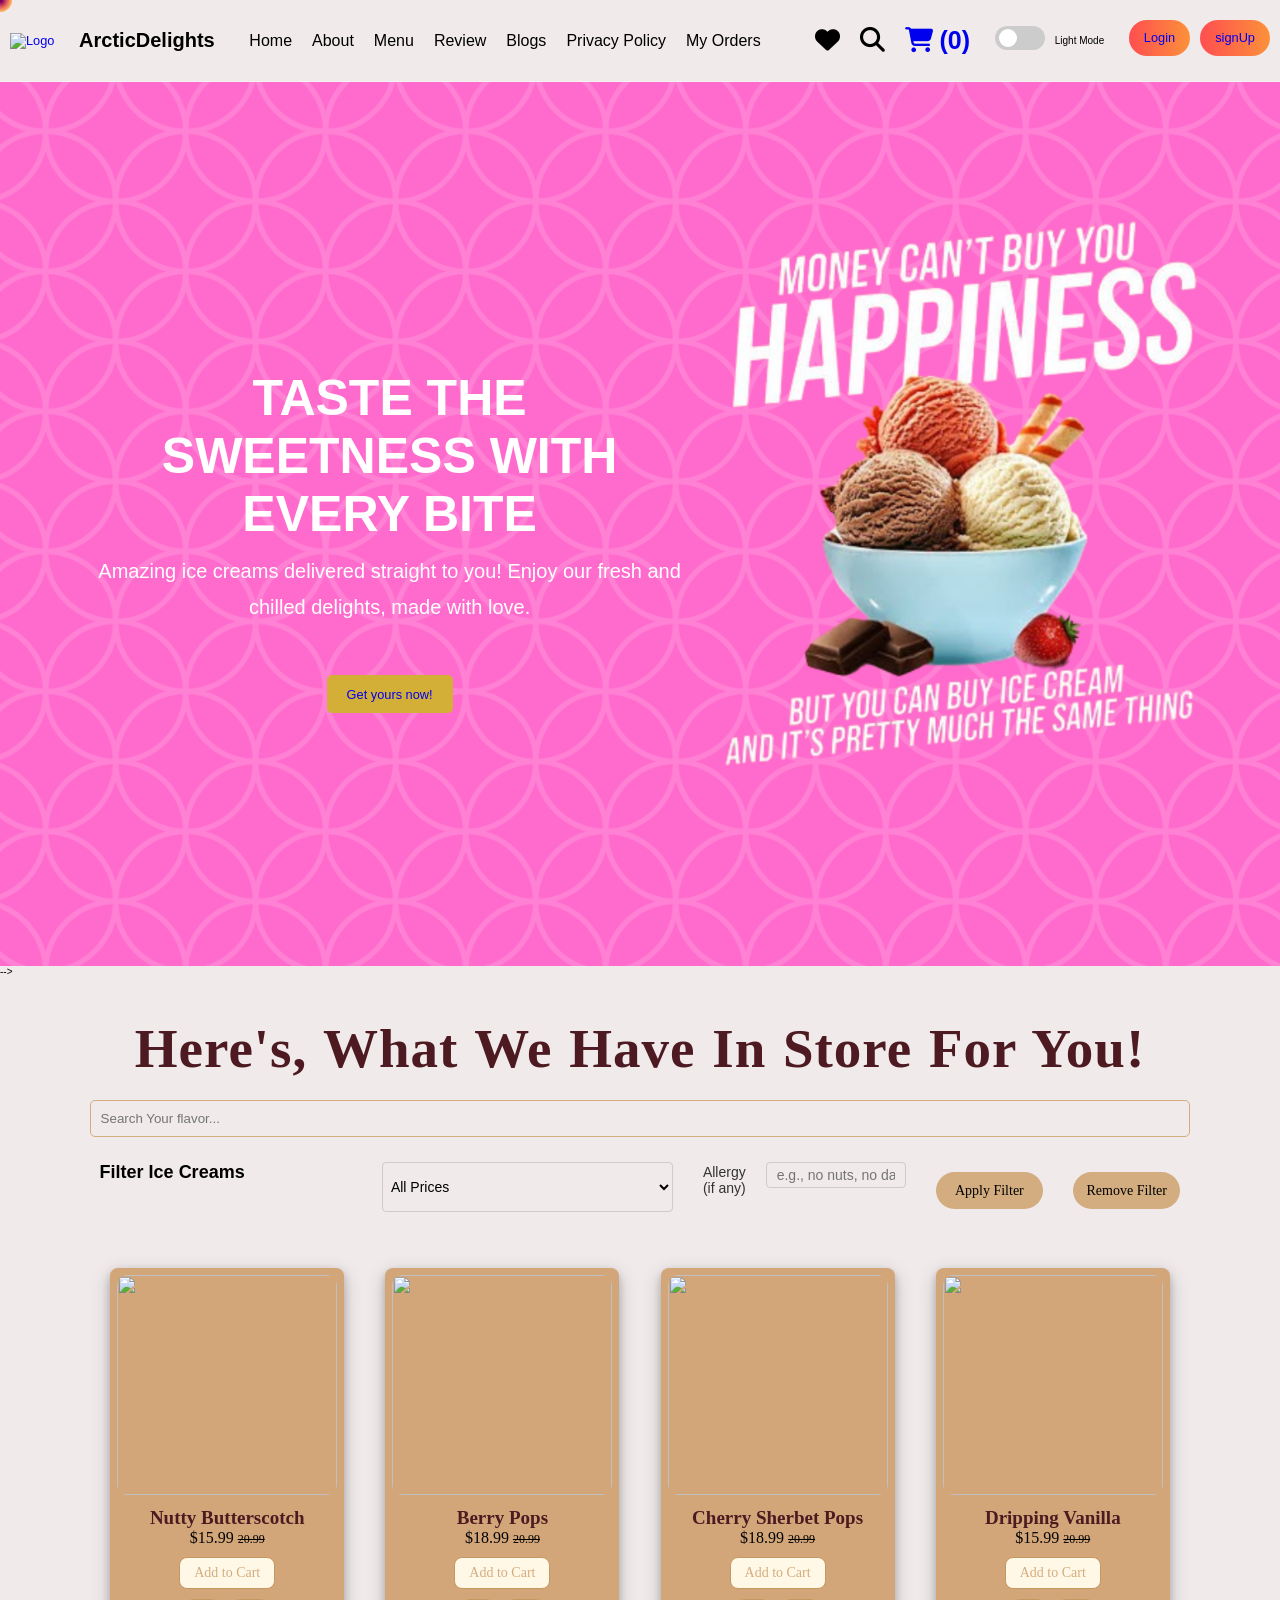
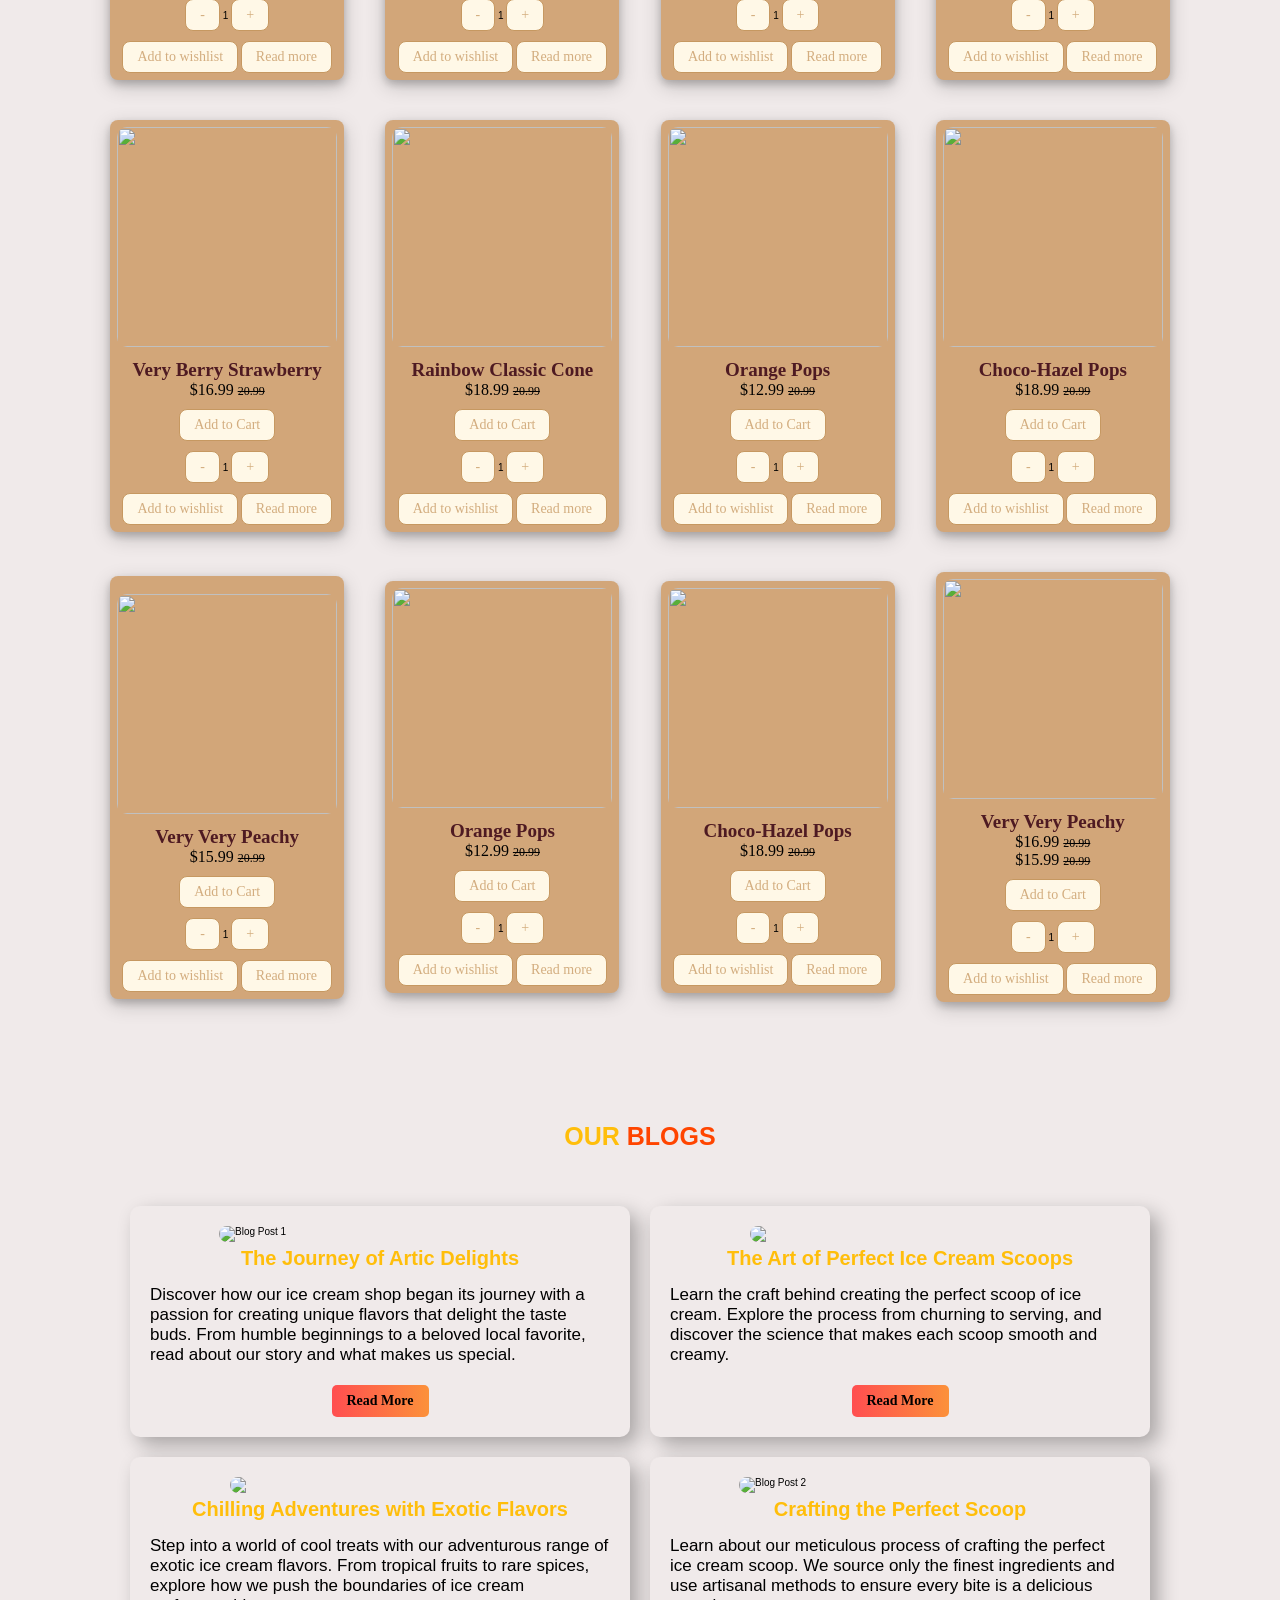
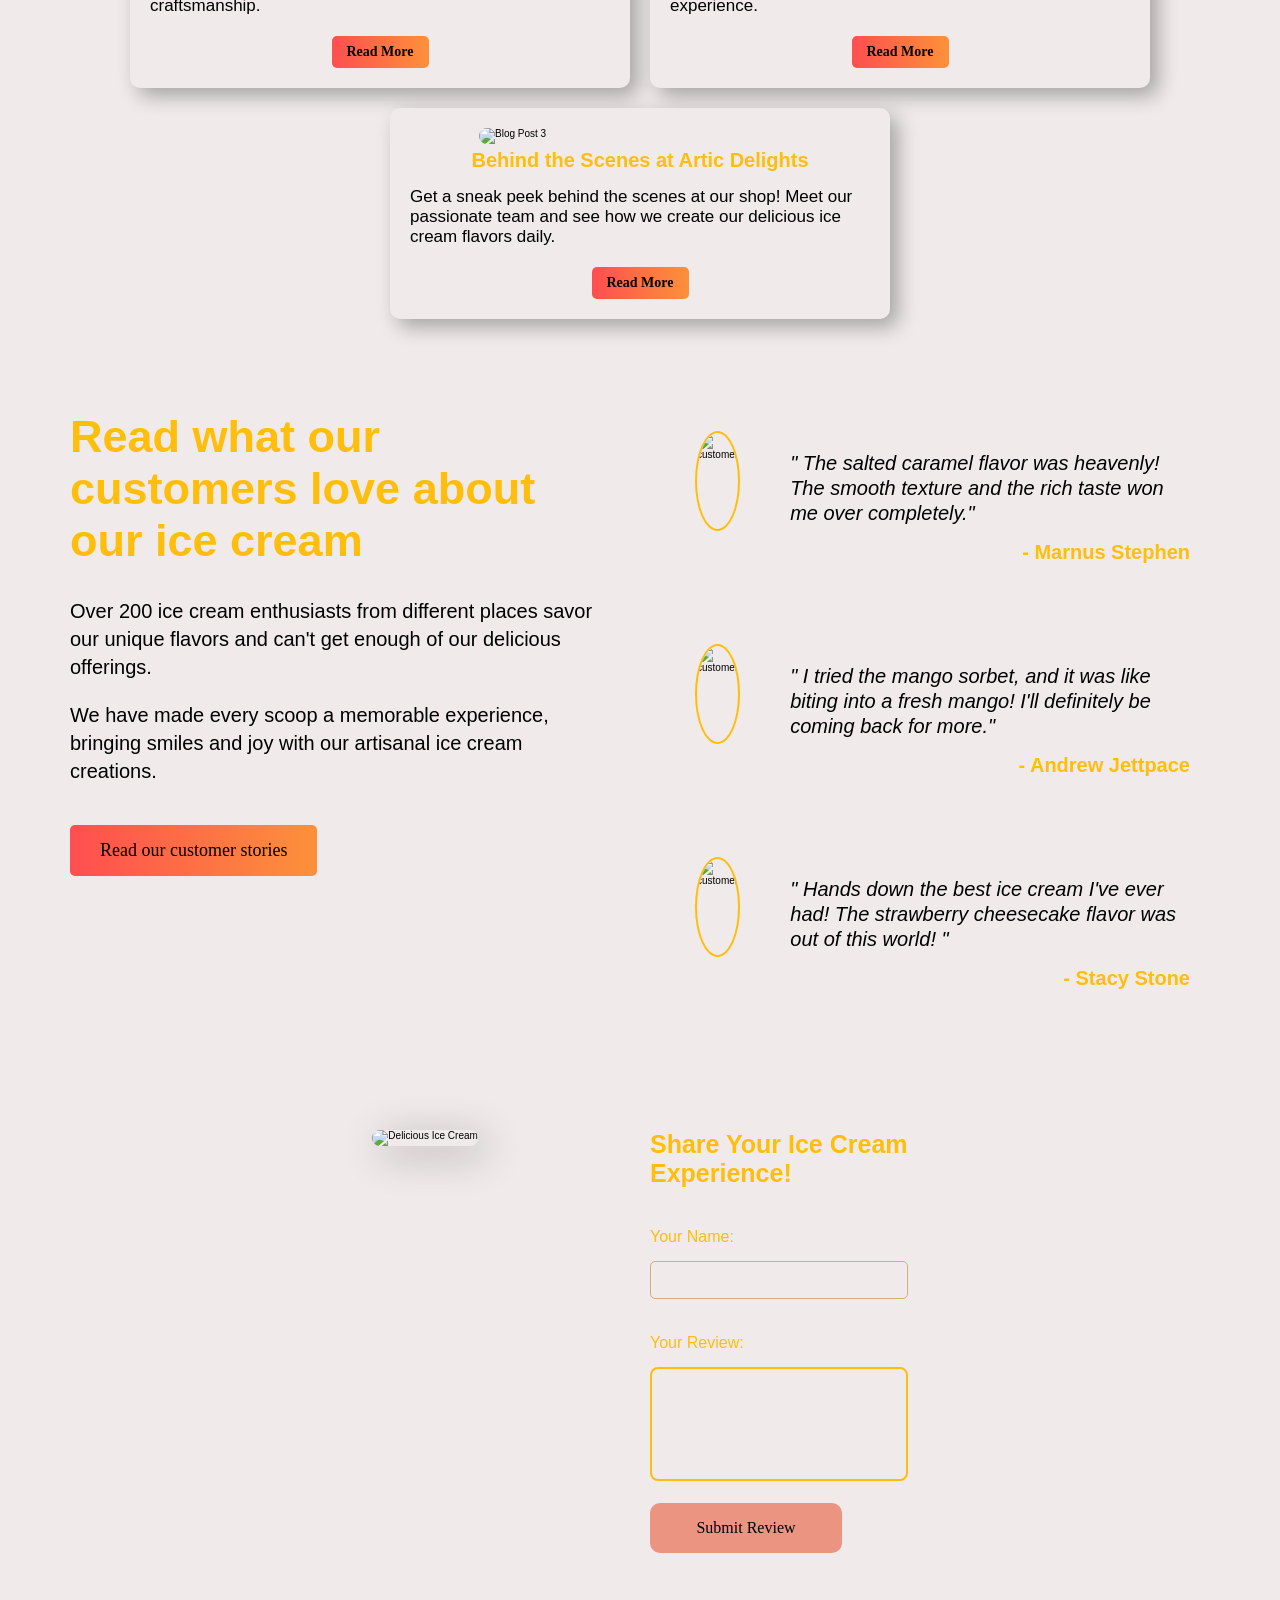
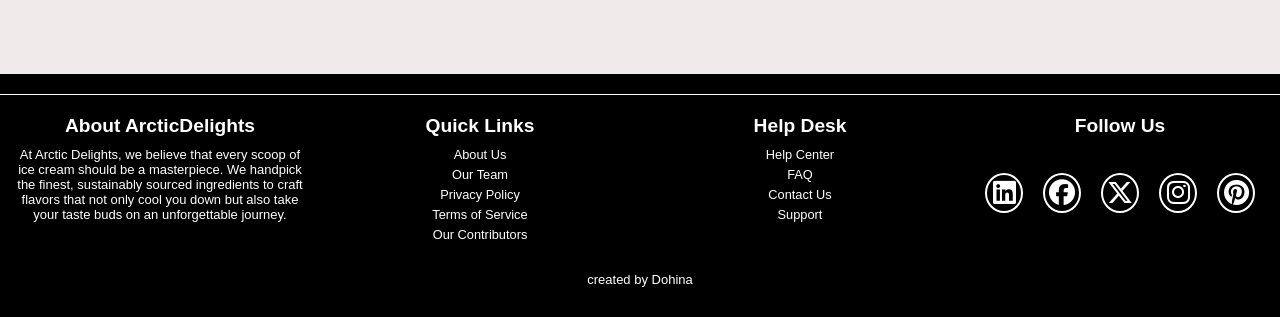
==== index.html @ 12c5a5a6 "refactor: reemplazar plantilla por estructura minimalista" ====
<!--Artic delights-->
<!DOCTYPE html>
<html lang="en">

<head>
    <meta charset="UTF-8">
    <meta http-equiv="X-UA-Compatible" content="IE-edge">
    <meta name="viewport" content="width=device-width, initial-scale=1.0">
    <title>ArcticDelights</title>
    <link rel="stylesheet" href="preloaderStyle.css">
    <link rel="icon" href="https://purepng.com/public/uploads/large/purepng.com-ice-creamice-creamcreamfrozensweet-1411527617895aiuhx.png" type="image/x-icon">
    <link rel="stylesheet" href="https://cdnjs.cloudflare.com/ajax/libs/font-awesome/6.5.2/css/all.min.css"> <!--Updated to latest version-->

    <!-- Custom CSS -->
    <link rel="stylesheet" href="style.css">
    <link href="https://unpkg.com/aos@2.3.1/dist/aos.css" rel="stylesheet">

    <script src="https://cdnjs.cloudflare.com/ajax/libs/gsap/3.12.2/gsap.min.js"></script>
    

    <style>
        .chatbot-container {
            position: fixed;
            bottom: 20px; /* Adjust the distance from the bottom */
            right: 20px; /* Adjust the distance from the right */
            z-index: 1000; /* Ensure it's above other elements */
        }

        .chatbot-button {
            background-color: #007bff; /* Button color */
            border: none;
            border-radius: 50%; /* Makes the button circular */
            padding: 10px;
            cursor: pointer;
            transition: transform 0.3s; /* Animation for hover */
            position: relative; /* Required for the tooltip */
        }

        .chatbot-button:hover {
            transform: scale(1.1); /* Scale up on hover */
        }

        .tooltip-text {
            display: none;
            position: absolute;
            bottom: 60px; /* Position the tooltip above the button */
            right: 0;
            background: rgba(0, 0, 0, 0.7);
            color: white;
            padding: 5px;
            border-radius: 5px;
            white-space: nowrap;
            z-index: 1001; /* Ensure tooltip is above other elements */
        }

        .chatbot-button:hover .tooltip-text {
            display: block; /* Show tooltip on hover */
        }
    </style>

    
    <style>
        /* Styling for the pop-up Discount */
    .popup {
      display: none;
      position: fixed;
      top: 0;
      left: 0;
      width: 100%;
      height: 100%;
      background-color: rgba(0, 0, 0, 0.5);
      justify-content: center;
      align-items: center;
      z-index: 1000;
    }

    .popup-content {
      display: flex;
      background-color: white;
      border-radius: 10px;
      width: 1000px;
      height: 400px;
      overflow: hidden;
      position: relative;
    }

    .popup-left img {
      width: 100%;
      height: 100%;
      object-fit: cover;
    }

    .popup-right {
      padding-left: 20px;
      padding-top: 30px;
      width: 35%;
      position: relative;
    }

    .close-btn {
      position: absolute;
      top: 10px;
      right: 10px;
      font-size: 30px;
      cursor: pointer;
    }

    h2 {
      font-size: 24px;
      margin-bottom: 10px;
    }
    h3{
      font-weight: 700;
    }

    p {
      margin-bottom: 30px;
      font-size: small;
    }

    input[type="name"] {
      width: 95%;
      padding: 10px;
      margin-bottom: 10px;
      border: 1px solid #ccc;
      border-radius: 5px;
      font-size: 14px;
      margin-bottom: 10px;
    }

    input[type="email"] {
      width: 95%;
      padding: 10px;
      margin-bottom: 10px;
      border: 1px solid #ccc;
      border-radius: 5px;
      font-size: 14px;
      margin-bottom: 10px;
    }
    input[type="password"] {
      width: 95%;
      padding: 10px;
      margin-bottom: 10px;
      border: 1px solid #ccc;
      border-radius: 5px;
      font-size: 14px;
      margin-bottom: 0px;
    }
    
 

    .signup-btn {
      width: 100%;
      padding: 8px;
      background-color: black;
      color: white;
      border: none;
      border-radius: 5px;
      cursor: pointer;
      font-size: 16px;
    }

    .signup-btn:hover {
      background-color: #00ff15;
    }

    .no-thanks {
      display: block;
      margin-top: 10px;
      text-align: center;
      color: #1173f3;
      text-decoration: none;
      font-size: small;
    }

    .terms {
      margin-top: 10px;
      font-size: 12px;
      text-align: center;
      color: #aaa;
    }

    .terms a {
      color: #888;
      text-decoration: underline;
    }

    /* Main content styling */
    .content {
      text-align: center;
      margin-top: 50px;
    }

    .pass-btn{
      width: 100%;
      padding: 10px;
      margin-bottom: 15px;
      background-color: var(--background-color);
      border: 1px solid var(--main-color);
      border-radius: 5px;
      color: #000000;
  
    }
    .sign-btn{
      width: 100%;
      background-color: #fb285d;
      border: none;
      color: white;
      font-size: 16px;
      height: 40px;
    }
    .plus-minus{
      background-color: #fff8e7;
      border: 0.5px solid #c69861;
      color: #d3ad7f;
      width: fit-content;
      transition: background-color 0.3s ease, color 0.3s ease,
      border-color 0.3s ease;
    }
  </style>
<style>
  /* Circle styles */
  .circle {
    height: 24px;
    width: 24px;
    border-radius: 24px;
    background-color: black;
    position: fixed;
    top: 0;
    left: 0;
    pointer-events: none;
    z-index: 99999999;
    /* Stays on top of all elements */
  }
</style>
<style>
  .social-icons a {
    text-decoration: none;
    color: #333; /* Default color for icons */
    font-size: 26px;
    transition: color 0.2s ease-in-out; /* Faster and sharper transition */
}

.social-icons a:hover .fa-linkedin {
    color: #0A66C2; /* Brighter LinkedIn blue */
}

.social-icons a:hover .fa-facebook {
    color: #1877F2; /* Brighter Facebook blue */
}

.social-icons a:hover .fa-x-twitter {
    color: #1DA1F2; /* Bright X (Twitter) blue */
}

.social-icons a:hover .fa-instagram {
    color: #E4405F; /* Brighter Instagram pink */
}

.social-icons a:hover .fa-pinterest {
    color: #E60023; /* Brighter Pinterest red */
}


</style>
</head>

<body>
   <!-- preloader -->
   <div id="preloader">
    <div class="wrapper">
        <div class="box-wrap">
            <div class="box one"></div>
            <div class="box two"></div>
            <div class="box three"></div>
            <div class="box four"></div>
            <div class="box five"></div>
            <div class="box six"></div>
        </div>
    </div>
</div>

<!-- Circles -->
<div class="circle"></div>
<div class="circle"></div>
<div class="circle"></div>
<div class="circle"></div>
<div class="circle"></div>
<div class="circle"></div>
<div class="circle"></div>
<div class="circle"></div>
<div class="circle"></div>
<div class="circle"></div>
<div class="circle"></div>
<div class="circle"></div>
<div class="circle"></div>
<div class="circle"></div>
<div class="circle"></div>
<div class="circle"></div>
<div class="circle"></div>
<div class="circle"></div>
<div class="circle"></div>
<div class="circle"></div>


    <button id="backToTop" style="font-size: 30px; font-weight: bold;">&#8673;</button>

    <!-- Header Starts Here -->
    <header class="header">

        <a href="#" class="logo">
            <img src="https://purepng.com/public/uploads/large/purepng.com-ice-creamice-creamcreamfrozensweet-1411527617895aiuhx.png"
                alt="Logo">
        </a>
        <!-- Toggle Button (Hamburger) -->
<div class="menu-btn" id="menu-btn">
  <span class="fas fa-bars"></span>
</div>
        <h1 class="site-title">ArcticDelights</h1> 


<nav class="navbar">


<a href="#home">Home</a>
<a href="about_us_page.html">About</a>
<a href="#menu">Menu</a>
<a href="#review-section">Review</a>
<a href="blog.html">Blogs</a>
<a href="privacy.html">Privacy Policy</a>
<a href="#" id="my-order-btn">My Orders</a>
</nav>



        <div class="icons">
            <div class = "fas fa-heart" id = "wishlist-btn"></div>
            <div class="fas fa-search" id="search-btn"></div>
            <a href="/cart.html">

            
            <div class="fas fa-shopping-cart" id="cart-btn">
              
              <span id="cart-count">(0)</span></div>
            </a>
        </div>
        <div class="theme-switch-wrapper">
            <label class="theme-switch" for="checkbox">
                <input type="checkbox" id="checkbox">
                <div class="slider"></div>
            </label>
            <span id="mode-label">Light Mode</span>
        </div>
        <div class="search-form">
            <input type="search" id="search-box" placeholder="Search...">
            <label for="search-box" class="fas fa-search"></label>
        </div>
        <div class="wishlist-container">
            <ul id="wishlistItems"></ul>
            <button class="clear-from-wishlist-btn" onclick="clearWishlist()">Clear Wishlist</button>
        </div>
        <!-- <div class="cart-items-container">
            <div class="cart">
                <ul id="cartItems">
                Cart items will be displayed here 
                </ul>
                <h3>
                    <div id="total">Total:$0.00
                    </div>
                </h3>
            </div>
        </div> -->
        <div class="my-order-container">
            <h2>My Order</h2>
            <div id="order-details">
                <!-- Order details will be displayed here -->
            </div>
            <div class="order-actions">
                <button onclick="trackOrder()">Track Order</button>
                <button onclick="editOrder()">Edit Order</button>
            </div>
            
        </div>
        <div class="icons login-signup-collection">

<!-- 
            <button style="max-height: 40px;" id="login-btn" class="auth-btn">Login</button>
            <p style="padding-right: 10px;">        </p>
            <button style="max-height: 40px;" id="signup-btn" class="auth-btn">SignUp</button> -->

             <button  style="max-height: 40px;" id="login-btn" class="auth-btn"><a href="./login/login.html">Login</a></button>
             <button style="max-height: 40px;" id="login-btn" class="auth-btn"><a href="./signup/signup.html">signUp</a></button>

        </div>

    </header>
    <!-- Header Ends Here -->
     <!-- preloader styling js -->
    <script src="preloader.js"></script>

    <!-- Home Section Starts Here -->
    <br><br><br><br><br><br><section class="home" id="home"  data-aos="fade-up"
    data-aos-anchor-placement="top-bottom">
        <div class="content">
            <h3>Taste the sweetness with every bite</h3>
            <p>Amazing ice creams delivered straight to you! Enjoy our fresh and chilled delights, made with love.</p>
            <button class="animated-button"><a href="#menu"><span>Get yours now!</span></a></button>
        </div>
    </section>
    <!-- Home Section Ends Here -->

    <!-- Pop-up for Discount and Sign up Starts here -->
      <div id="popup" class="popup">
        <div class="popup-content">
          <div class="popup-left">
            <img src="OFFER1.png" alt="Discount Image">
          </div>
          <div class="popup-right">
            <span class="close-btn">&times;</span>
            <h2>Scoop Up the Savings!</h2>
            <p>Get 20% off on your first order when you Sign up.</p>
            <form id="emailForm">
              <input type="name" id="name" placeholder="Enter your Name">
              <input type="email" id="email" placeholder="Enter your Email" required>
              <input type="password" id="password" placeholder="Enter your Password" required>

              <button type="submit" class="signup-btn">SIGN UP</button>
          </form>
          <a href="#" class="no-thanks">No thanks</a>
          <p class="terms">By signing up, you agree to our <a href="#">Terms of Service</a> and <a href="#">Privacy Policy</a>.</p>
      </div>
  </div>
</div>

<script>
  // Handle form submission for the pop-up sign-up form
  document.getElementById('emailForm').addEventListener('submit', function(event) {
      event.preventDefault(); // Prevent default form submission
      
      // Perform any sign-up logic here, such as email validation or server requests
      
      // Redirect to profile.html after sign-up
      window.location.href = 'profile.html'; // Redirect user to the profile page
  });
</script>

    <!--  Pop-up for Discount and Sign up Ends here  -->
    
    <!-- Toast notification container -->
    <div id="toast" class="toast-notification"></div>

    <!-- Script for pop up discount Starts Here -->
    <script>
     // Get the toggle button, the navbar (menu), and all the navbar links
const toggleBtn = document.querySelector('#menu-btn');
const navbar = document.querySelector('.navbar');
const navbarLinks = document.querySelectorAll('.navbar a');

// Function to toggle the navbar
toggleBtn.addEventListener('click', () => {
    navbar.classList.toggle('active');
});

// Function to close the navbar when a link inside it is clicked
navbarLinks.forEach(link => {
    link.addEventListener('click', () => {
        navbar.classList.remove('active');
    });
});
// Function to close the navbar when clicking outside it
document.addEventListener('click', function (event) {
    if (!navbar.contains(event.target) && !toggleBtn.contains(event.target)) {
        navbar.classList.remove('active');
    }
});

    // Show the pop-up automatically when the page loads
    window.onload = function() {
      document.getElementById('popup').style.display = 'flex';
    };


    <!-- CSS for toast notification -->
    <style>
      .toast-notification {
        visibility: hidden;
        min-width: 250px;
        margin-left: -125px;
        background-color: #333;
        color: #fff;
        text-align: center;
        border-radius: 2px;
        padding: 16px;
        position: fixed;
        z-index: 1;
        left: 50%;
        bottom: 30px;
        font-size: 17px;
      }

      .toast-notification.show {
        visibility: visible;
        -webkit-animation: fadein 0.5s, fadeout 0.5s 2.5s;
        animation: fadein 0.5s, fadeout 0.5s 2.5s;
      }

      @-webkit-keyframes fadein {
        from {bottom: 0; opacity: 0;} 
        to {bottom: 30px; opacity: 1;}
      }

      @keyframes fadein {
        from {bottom: 0; opacity: 0;}
        to {bottom: 30px; opacity: 1;}
      }

      @-webkit-keyframes fadeout {
        from {bottom: 30px; opacity: 1;} 
        to {bottom: 0; opacity: 0;}
      }

      @keyframes fadeout {
        from {bottom: 30px; opacity: 1;}
        to {bottom: 0; opacity: 0;}
      }
    </style>

    <!-- Script for pop up discount -->
    <script>
      // Show the pop-up automatically when the page loads
      window.onload = function() {
        document.getElementById('popup').style.display = 'flex';
      };

      // Close the pop-up when the user clicks the close button
      document.querySelector('.close-btn').addEventListener('click', function() {
        document.getElementById('popup').style.display = 'none';
      });

      // Function to show toast notification
      function showToast(message) {
        var toast = document.getElementById("toast");
        toast.className = "toast-notification show";
        toast.textContent = message;
        setTimeout(function(){ toast.className = toast.className.replace("show", ""); }, 3000);
      }

      // Handle form submission
      document.getElementById('emailForm').addEventListener('submit', function(event) {
        event.preventDefault();
        
        const email = document.getElementById('email').value;
        if (email) {
          showToast(`Thank you! A 20% discount code has been sent to ${email}`);
          document.getElementById('popup').style.display = 'none';
        }
      });

      // Handle "No thanks" link
      document.querySelector('.no-thanks').addEventListener('click', function(event) {
        event.preventDefault();
        document.getElementById('popup').style.display = 'none';
      });
    </script>
    
    <!-- Script for pop up discount ends Here -->

    <!-- About Section Starts Here -->
  <!-- About Section Starts Here -->
<!--<section class="about" id="about">
    <h1 class="heading" data-aos="fade-up" data-aos-duration="1200" data-aos-delay="200" data-aos-anchor-placement="top-bottom">
        <span style="color: orangered;">about</span> us
    </h1>

    <div class="row" style="display: flex; align-items: center; justify-content: center;">
        <div class="image" style="margin-right: 30px;">
            <img src="ice cream.jpg" alt="ice cream" style="width: 500px; height: auto;" data-aos="fade-right" data-aos-duration="1200" data-aos-delay="200" data-aos-anchor-placement="top-bottom">
        </div>

        <div class="content" style="text-align: left;" data-aos-anchor-placement="top-bottom">
            <h3 data-aos="fade-left" data-aos-duration="1200" data-aos-delay="200">What Makes Our Ice Cream Special?</h3>
            <p data-aos="fade-left" data-aos-duration="1200" data-aos-delay="200">
                At Arctic Delights, we believe that every scoop of ice cream should be a masterpiece. We handpick the finest, sustainably sourced ingredients to craft flavors that not only cool you down but also take your taste buds on an unforgettable journey. Whether you crave something classic or adventurous, we offer a wide range of flavors designed to surprise and delight.
            </p>
            <p data-aos="fade-left" data-aos-duration="1200" data-aos-delay="200">
                Customize your perfect treat with our signature toppings, sauces, and add-ons to create a unique dessert experience tailored just for you. At Arctic Delights, we’re not just about ice cream—we’re about crafting moments of joy in every bite!
            </p>

            <!-- Hidden section to reveal on button click -->
          <!--  <div id="moreContent" style="display: none;" data-aos="fade-up" data-aos-anchor-placement="top-bottom">
                <p>
                    Our ice creams are made using traditional methods, ensuring each batch is churned to perfection. From locally sourced dairy to organic fruits, nuts, and chocolates, we are committed to sustainability and exceptional taste. We also offer dairy-free and vegan options to cater to every lifestyle and preference.
                </p>
                <p>
                    Whether you're enjoying a scoop in-store or ordering our handcrafted pints to your home, Arctic Delights promises the best quality and an unforgettable experience with every bite.
                </p>
            </div> -->

           <!--   <a href="#" class="btn" id="learnMoreBtn" style="display: inline-block; padding: 15px 30px; font-size: 18px; color: #FFFFFF; background-color: #002855; border: 2px solid #FF00FF; border-radius: 10px; text-decoration: none; margin-top: 20px;">
                Learn More <i class="fas fa-arrow-right"></i>-->
            </a>
        </div>
    </div>
</section>  -->

  

    <!-- Login Modal -->
<div id="login-modal" class="modal login-container">
    <div class="login-card">
      <div class="login-image">
        <img src="https://static.vecteezy.com/system/resources/thumbnails/044/570/761/small_2x/assortment-of-colorful-ice-cream-scoops-in-waffle-cones-with-fresh-fruits-on-a-transparent-background-png.png" alt="Ice Cream" />
      </div>
      
      <div class="modal-content login-form">
        <span class="close-btn" id="close-login">&times;</span>
        <h2>Login to Your Account</h2>
        <form>
          <h3>Email :-</h3>
           <br>
            <input type="email" placeholder="Email" required>
 
            <h3>Password :-</h3>
             <br>
            <input type="password" placeholder="Password" required class="inputFields">
            <button type="submit">Login</button>
            
          <p>Don't have an account? <a href="#sign-modal">Sign up</a></p>
 
            
 
        </form>
    </div>
    </div>
</div>

<!-- Signup Modal -->
<div id="signup-modal" class="modal">
  <div class="modal-content">
      <span class="close-btn" id="close-signup">&times;</span>
      <h2>Sign Up</h2>
      <form id="signup-form">
          <input type="text" placeholder="Full Name" required>
          <input type="email" placeholder="Email" required>
          <input type="password" class="pass-btn" placeholder="Password" required>
          <button type="submit" class="sign-btn">Sign Up</button>
      </form>
  </div>
</div>


<script>
  document.getElementById('signup-form').addEventListener('submit', function(event) {
      event.preventDefault(); // Prevent default form submission
      
      // Perform validation or backend signup request here
      // If signup is successful, redirect to profile.html
      
      window.location.href = 'profile.html'; // Redirect to profile page
  });
</script>

    <!-- About Section Ends Here -->
   
    <!-- Menu Section Starts Here -->

    <section class="menu" id="menu">
            <h1 data-aos="fade-up" data-aos-duration="1200" data-aos-delay="200"
        data-aos-anchor-placement="top-bottom" id="menu-title">here's, what we have in store for you!</h1>

        <input type="text" id="flavor-filter" placeholder="Search Your flavor...">
        <br>
        <div class="filter-box">
          
            <h3 id="filter-head">Filter Ice Creams</h3>
            <!-- Price filter dropdown -->
            <select id="price-filter" style="height: 50px; padding: 4px; font-size: 14px; border-radius: 4px; border: 1px solid #ccc;">
            <option value="all">All Prices</option>
            <option value="under-15">Under $15</option>
            <option value="15-20">$15 - $20</option>
            <option value="over-20">Over $20</option>
            </select>

            <!-- Allergy filter form -->
            <form id="allergy-form" style="display: flex; align-items: center; gap: 12px; margin-bottom: 15px;">
              <label for="allergy-input" style="font-size: 14px; font-weight: 500; color: #333; margin-right: 8px;">
                Allergy (if any)
            </label>
            <input type="text" id="allergy-input" placeholder="e.g., no nuts, no dairy" style="padding: 4px 10px; font-size: 14px; width: 140px; border: 1px solid #ccc; border-radius: 4px;" />
        </form>

            <button id="apply-filter">Apply Filter</button>
            <button id="remove-filter">Remove Filter</button> <!-- New Remove Filter Button -->
        </div>
        <div class="box-container">
            <div class="my_style2 box"  data-aos="fade-right" data-aos-duration="1200" data-aos-delay="200"
            data-aos-anchor-placement="top-bottom">
            <div class="picture">
                <img src="https://plus.unsplash.com/premium_photo-1678198786405-28e947bb8a12" alt="">
                <h3 id="pro-name">Nutty Butterscotch</h3>
                <div class="flip">A delightful blend of crunchy nuts and rich butterscotch, creating a sweet and savory treat that melts in your mouth!</div>
            </div>
                <div class="price"> $15.99 <span>20.99</span></div>
                <button id="inbox" onclick="addToCart('Nutty Butterscotch', 15.99,'https://plus.unsplash.com/premium_photo-1678198786405-28e947bb8a12')">Add to Cart</button><br>
                <div class="noofitems">
                  <button class="plus-minus" onclick="decreaseQuantity('Nutty Butterscotch')">-</button>
                  <span id="itemQuantity-Nutty Butterscotch">1</span>
                  <button class="plus-minus" onclick="increaseQuantity('Nutty Butterscotch')">+</button>
              </div>
                <button class="my_style3" id="inbox" onclick="addToWishlist('Nutty Butterscoth', 15.99)">Add to wishlist</button>
                <button class="my_style3" id="inbox" onclick="window.location.href='nut_butter.html';">Read more</button>
              <style>
                .my_style3:hover {
                  background: linear-gradient(90deg, orange, yellow);
                  color: white !important;
                }
              </style>

          </div>
        
            <div class="box"  data-aos="fade-up" data-aos-duration="1200" data-aos-delay="200"
            data-aos-anchor-placement="top-bottom">
            <div class="picture">
                <img src="https://images.unsplash.com/photo-1488900128323-21503983a07e" alt="">
                <h3 id="pro-name">Berry Pops</h3>

                <div class="flip">Refreshing frozen treats bursting with the vibrant flavors of mixed berries, perfect for a cool and fruity indulgence!</div>
            </div>

                <div class="price"> $18.99 <span>20.99</span></div>
                <button  id="inbox" onclick="addToCart('Berry Pops', 18.99,'https://images.unsplash.com/photo-1488900128323-21503983a07e')">Add to Cart</button><br>
                <div class="noofitems">
                  <button class="plus-minus" onclick="decreaseQuantity('Berry Pops')">-</button>
                  <span class ="text" id="itemQuantity-Berry Pops">1</span>
                  <button class="plus-minus" onclick="increaseQuantity('Berry Pops')">+</button>
              </div>
                <button class="my_style3" id="inbox" onclick="addToWishlist('Berry Pops', 18.99)">Add to wishlist</button>
                <button class="my_style3" id="inbox" onclick="window.location.href='berry_pops.html';">Read more</button>


            </div>
        

        
            <div class="box"  data-aos="fade-up" data-aos-duration="1200" data-aos-delay="200"
            data-aos-anchor-placement="top-bottom">
                <div class="picture">
                    <img src="https://images.unsplash.com/photo-1633933037611-f26e54366832" alt="">
                  <h3 id="pro-name">Cherry Sherbet Pops</h3>
                    <div class="flip">Creamy, fruity popsicles crafted with luscious cherry sherbet, delivering a sweet and tangy burst of summer in every bite!</div>
                </div>

                <div class="price"> $18.99 <span>20.99</span></div>
                <button  id="inbox" onclick="addToCart('Cherry Sherbet Pops', 18.99,'https://images.unsplash.com/photo-1633933037611-f26e54366832')">Add to Cart</button><br>
                <div class="noofitems">
                  <button class="plus-minus" onclick="decreaseQuantity('Cherry Sherbet Pops')">-</button>
                  <span id="itemQuantity-Cherry Sherbet Pops">1</span>
                  <button class="plus-minus" onclick="increaseQuantity('Cherry Sherbet Pops')">+</button>
              </div>
                <button class="my_style3" id="inbox" onclick="addToWishlist('Cherry Sherbet Pops', 18.99)">Add to wishlist</button>
                <button class="my_style3" id="inbox" onclick="window.location.href='cherry_pops.html';">Read more</button>


            </div>
        

        
            <div class="box"  data-aos="fade-left" data-aos-duration="1200" data-aos-delay="200"
            data-aos-anchor-placement="top-bottom">
            <div class="picture">
                <img src="https://images.unsplash.com/photo-1570197788417-0e82375c9371" alt="">

                <h3 id="pro-name">Dripping Vanilla</h3>

                <div class="flip">A luscious vanilla treat that oozes creamy goodness, delivering a rich and indulgent flavor experience with every delightful drop!</div>
            </div>
       

        
                <div class="price"> $15.99 <span>20.99</span></div>
                <button  id="inbox" onclick="addToCart('Dripping Vannila', 15.99,'https://images.unsplash.com/photo-1570197788417-0e82375c9371')">Add to Cart</button><br>
                <div class="noofitems">
                  <button class="plus-minus" onclick="decreaseQuantity('Dripping Vannila')">-</button>
                  <span id="itemQuantity-Dripping Vannila">1</span>
                  <button class="plus-minus" onclick="increaseQuantity('Dripping Vannila')">+</button>
              </div>
                <button class="my_style3" id="inbox" onclick="addToWishlist('Dripping Vannila', 15.99)">Add to wishlist</button>
                <button class="my_style3" id="inbox" onclick="window.location.href='drip_vanilla.html';">Read more</button>
            </div>

            <div class="box"  data-aos="fade-right" data-aos-duration="1200" data-aos-delay="200"
            data-aos-anchor-placement="top-bottom">
            <div class="picture">
                <img src="https://images.unsplash.com/photo-1532678465554-94846274c297" alt="">

                <h3 id="pro-name">Very Berry Strawberry</h3>

                <div class="flip">A delightful fusion of fresh strawberries and a medley of berries, creating a vibrant and sweet explosion of flavor in every bite!</div>
            </div>
        

       
                <div class="price"> $16.99 <span>20.99</span></div>
                <button  id="inbox" onclick="addToCart('Very Berry Strawberry', 16.99,'https://images.unsplash.com/photo-1532678465554-94846274c297')">Add to Cart</button><br>
                <div class="noofitems">
                  <button class="plus-minus" onclick="decreaseQuantity('Very Berry Strawberry')">-</button>
                  <span id="itemQuantity-Very Berry Strawberry">1</span>
                  <button class="plus-minus" onclick="increaseQuantity('Very Berry Strawberry')">+</button>
              </div>
                <button class="my_style3" id="inbox" onclick="addToWishlist('Very Berry Strawberry', 16.99)">Add to wishlist</button>
                <button class="my_style3" id="inbox" onclick="window.location.href='very_straw.html';">Read more</button>
            </div>

            <div class="box"  data-aos="fade-up" data-aos-duration="1200" data-aos-delay="200"
            data-aos-anchor-placement="top-bottom">
            <div class="picture">
                <img src="https://images.unsplash.com/photo-1705103654898-d663145f5f50" alt="">
                <h3 id="pro-name">Rainbow Classic Cone</h3>

                <div class="flip">A colorful twist on a timeless favorite, featuring layers of vibrant, fruity flavors swirled into a creamy cone, making every lick a joyful, nostalgic experience!</div>
            </div>
        
 
            
                <div class="price"> $18.99 <span>20.99</span></div>
                <button  id="inbox" onclick="addToCart('Rainbow Classic Cone', 18.99,'https://images.unsplash.com/photo-1705103654898-d663145f5f50')">Add to Cart</button><br>
                <div class="noofitems">
                  <button class="plus-minus" onclick="decreaseQuantity('Rainbow Classic Cone')">-</button>
                  <span id="itemQuantity-Rainbow Classic Cone">1</span>
                  <button class="plus-minus" onclick="increaseQuantity('Rainbow Classic Cone')">+</button>
              </div>
                <button class="my_style3" id="inbox" onclick="addToWishlist('Rainbow Classic Cone', 18.99)">Add to wishlist</button>
                <button class="my_style3" id="inbox" onclick="window.location.href='rain_classic.html';">Read more</button>
            </div>

            <div class="box"  data-aos="fade-up" data-aos-duration="1200" data-aos-delay="200"
            data-aos-anchor-placement="top-bottom">
            <div class="picture">
                <img src="https://images.unsplash.com/photo-1559340160-146586a4f9b6" alt="">
                <h3 id="pro-name">Orange Pops</h3>

                <div class="flip">Refreshing frozen delights bursting with zesty orange flavor, offering a sunny, sweet, and tangy treat that's perfect for cooling off on a hot day!</div>
            </div>
        

            

                <div class="price"> $12.99 <span>20.99</span></div>
                <button  id="inbox" onclick="addToCart('Orange Pops', 12.99,'https://images.unsplash.com/photo-1559340160-146586a4f9b6')">Add to Cart</button><br>
                <div class="noofitems">
                  <button class="plus-minus" onclick="decreaseQuantity('Orange Pops')">-</button>
                  <span id="itemQuantity-Orange Pops">1</span>
                  <button class="plus-minus" onclick="increaseQuantity('Orange Pops')">+</button>
              </div>
                <button class="my_style3" id="inbox" onclick="addToWishlist('Orange Pops', 12.99)">Add to wishlist</button>
                <button class="my_style3" id="inbox" onclick="window.location.href='orange_pops.html';">Read more</button>

            </div>

            <div class="box"  data-aos="fade-left" data-aos-duration="1200" data-aos-delay="200"
            data-aos-anchor-placement="top-bottom">
            <div class="picture">
                <img src="https://images.unsplash.com/photo-1594305178909-03ab72b8205e" alt="">

                <h3 id="pro-name">Choco-Hazel Pops</h3>

                <div class="flip">Indulgent frozen treats infused with rich chocolate and crunchy hazelnuts, creating a decadent and nutty flavor experience that melts delightfully in every bite!</div>
            </div>
      

            
                <div class="price"> $18.99 <span>20.99</span></div>
                <button  id="inbox" onclick="addToCart('Choco-Hazel Pops', 18.99,'https://images.unsplash.com/photo-1594305178909-03ab72b8205e')">Add to Cart</button><br>
                <div class="noofitems">
                  <button class="plus-minus" onclick="decreaseQuantity('Choco-Hazel Pops')">-</button>
                  <span id="itemQuantity-Choco-Hazel Pops">1</span>
                  <button class="plus-minus" onclick="increaseQuantity('Choco-Hazel Pops')">+</button>
              </div>
                <button class="my_style3" id="inbox" onclick="addToWishlist('Choco-Hazel Pops', 18.99)">Add to wishlist</button>
                <button class="my_style3" id="inbox" onclick="window.location.href='choco_hazel.html';">Read more</button>

            </div>

            <div class="box"  data-aos="fade-right" data-aos-duration="1200" data-aos-delay="200"
            data-aos-anchor-placement="top-bottom">
            <div class="picture">
                <br>
                <img src="https://images.unsplash.com/photo-1499638472904-ea5c6178a300" alt="">
                <h3 id="pro-name">Very Very Peachy</h3>

                <div class="flip">A refreshing and juicy delight packed with the sweet, sunny flavor of ripe peaches, delivering a taste of summer in every delicious bite!</div>
            </div>

                <div class="price"> $15.99 <span>20.99</span></div>
                <button  id="inbox" onclick="addToCart('Very Very Peachy',15.99,'https://images.unsplash.com/photo-1499638472904-ea5c6178a300')">Add to Cart</button><br>
                <div class="noofitems">
                  <button class="plus-minus" onclick="decreaseQuantity('Very Very Peachy')">-</button>
                  <span id="itemQuantity-Very Very Peachy">1</span>
                  <button class="plus-minus" onclick="increaseQuantity('Very Very Peachy')">+</button>
              </div>
                <button class="my_style3" id="inbox" onclick="addToWishlist('Very Very Peachy', 15.99)">Add to wishlist</button>
                <button class="my_style3" id="inbox" onclick="window.location.href='very_peachy.html';">Read more</button>
            </div>
        

            
            <div class="box"  data-aos="fade-up" data-aos-duration="1200" data-aos-delay="200"
            data-aos-anchor-placement="top-bottom">
            <div class="picture">
                <img src="https://images.unsplash.com/photo-1559340160-146586a4f9b6" alt="">

                <h3 id="pro-name">Orange Pops</h3>

                <div class="flip">Refreshing frozen delights bursting with zesty orange flavor, offering a sunny, sweet, and tangy treat that's perfect for cooling off on a hot day!</div>
            </div>
                <div class="price"> $12.99 <span>20.99</span></div>
                <button  id="inbox" onclick="addToCart('Orange Pops', 12.99,'https://images.unsplash.com/photo-1559340160-146586a4f9b6')">Add to Cart</button><br>
                <div class="noofitems">
                  <button class="plus-minus" onclick="decreaseQuantity('Orange Pops')">-</button>
                  <span id="itemQuantity-Orange Pops">1</span>
                  <button class="plus-minus" onclick="increaseQuantity('Orange Pops')">+</button>
              </div>
                <button class="my_style3" id="inbox" onclick="addToWishlist('Orange Pops', 12.99)">Add to wishlist</button>
                <button class="my_style3" id="inbox" onclick="window.location.href='orange_pops1.html';">Read more</button>
            </div>
            

            
            <div class="box"  data-aos="fade-up" data-aos-duration="1200" data-aos-delay="200"
            data-aos-anchor-placement="top-bottom">
            <div class="picture">
                <img src="https://images.unsplash.com/photo-1594305178909-03ab72b8205e" alt="">

                <h3 id="pro-name">Choco-Hazel Pops</h3>

                <div class="flip">Indulgent frozen treats infused with rich chocolate and crunchy hazelnuts, creating a decadent and nutty flavor experience that melts delightfully in every bite!</div>
            </div>

                <div class="price"> $18.99 <span>20.99</span></div>
                <button  id="inbox" onclick="addToCart('Choco-Hazel Pops', 18.99,'https://images.unsplash.com/photo-1594305178909-03ab72b8205e')">Add to Cart</button><br>
                <div class="noofitems">
                  <button class="plus-minus" onclick="decreaseQuantity('Choco-Hazel Pops')">-</button>
                  <span id="itemQuantity-Choco-Hazel Pops">1</span>
                  <button class="plus-minus" onclick="increaseQuantity('Choco-Hazel Pops')">+</button>
              </div>
                <button class="my_style3" id="inbox" onclick="addToWishlist('Choco-Hazel Pops', 18.99)">Add to wishlist</button>
                <button class="my_style3" id="inbox" onclick="window.location.href='choco_hazel.html';">Read more</button>
            </div>
       

           
            <div class="box"  data-aos="fade-left" data-aos-duration="1200" data-aos-delay="200"
            data-aos-anchor-placement="top-bottom">
            <div class="picture">
                <img src="https://images.unsplash.com/photo-1499638472904-ea5c6178a300" alt="">

                <h3 id="pro-name">Very Very Peachy</h3>
                <div class="price"> $16.99 <span>20.99</span></div>

                <div class="flip">A refreshing and juicy delight packed with the sweet, sunny flavor of ripe peaches, delivering a taste of summer in every delicious bite!</div>
            </div>

                <div class="price"> $15.99 <span>20.99</span></div>
                <button  id="inbox" onclick="addToCart('Very Very Peachy',15.99,'https://images.unsplash.com/photo-1499638472904-ea5c6178a300')">Add to Cart</button><br>
                <div class="noofitems">
                  <button class="plus-minus" onclick="decreaseQuantity('Very Very Peachy')">-</button>
                  <span id="itemQuantity-Very Very Peachy">1</span>
                  <button class="plus-minus" onclick="increaseQuantity('Very Very Peachy')">+</button>
              </div>
                <button class="my_style3" id="inbox" onclick="addToWishlist('Very Very Peachy', 15.99)">Add to wishlist</button>
                <button class="my_style3" id="inbox" onclick="window.location.href='very_peachy2.html';">Read more</button>


            </div>

            <div class="notification-tooltip" id="notification-tooltip">
                <span class="tooltip-icon">✅</span>
                <span>Added to Cart!</span>
            </div>
            

        </div>

        
    </section>

    <!-- JavaScript Functionality -->
<script>
  // Sample product data
  const products = [
      { name: 'Nutty Butterscotch', price: 15.99, allergies: ['nuts'], elementId: 'itemQuantity-Nutty Butterscotch' },
      // Add more product objects here
  ];

  document.getElementById('allergy-form').addEventListener('submit', function (event) {
      event.preventDefault();
      const allergyInfo = document.getElementById('allergy-input').value.trim().toLowerCase();
      if (allergyInfo) {
          filterProducts({ allergies: allergyInfo });
      } else {
          alert("Please enter specific allergy information.");
      }
  });

  document.getElementById('apply-filter').addEventListener('click', () => {
      const priceFilter = document.getElementById('price-filter').value;
      const flavorFilter = document.getElementById('flavor-filter').value.trim().toLowerCase();
      filterProducts({ price: priceFilter, flavor: flavorFilter });
  });

  document.getElementById('remove-filter').addEventListener('click', resetFilters);

  function filterProducts({ allergies = '', price = 'all', flavor = '' }) {
      products.forEach(product => {
          const element = document.getElementById(product.elementId).closest('.box');
          let show = true;

          if (allergies && product.allergies.some(allergy => allergies.includes(allergy))) {
              show = false;
          }
          if (price === 'under-15' && product.price >= 15) show = false;
          if (price === '15-20' && (product.price < 15 || product.price > 20)) show = false;
          if (price === 'over-20' && product.price <= 20) show = false;
          if (flavor && !product.name.toLowerCase().includes(flavor)) show = false;

          element.style.display = show ? 'block' : 'none';
      });
  }

  function resetFilters() {
      document.getElementById('flavor-filter').value = '';
      document.getElementById('price-filter').value = 'all';
      document.getElementById('allergy-input').value = '';
      products.forEach(product => {
          const element = document.getElementById(product.elementId).closest('.box');
          element.style.display = 'block';
      });
  }
</script>


    
    <!-- Menu Section Ends Here -->


<!-- Blogs Section Starts Here -->
<section class="blogs" id="blogs">
  <h1 class="heading"  data-aos="fade-up" data-aos-duration="1200" data-aos-delay="200"
  data-aos-anchor-placement="top-bottom">Our <span style="color: orangered;">Blogs</span></h1>
  <div class="blog-container">

    <div class="blog"  data-aos="fade-up-right" data-aos-duration="1200" data-aos-delay="200">
      <img  src="https://plus.unsplash.com/premium_photo-1658526992090-e15722e684c0?w=500&auto=format&fit=crop&q=60&ixlib=rb-4.0.3&ixid=M3wxMjA3fDB8MHxzZWFyY2h8NXx8aWNlY3JlYW0lMjBzaG9wfGVufDB8fDB8fHww" alt="Blog Post 1" class="blog-image">
      <h3>The Journey of Artic Delights</h3>
      <p>Discover how our ice cream shop began its journey with a passion for creating unique flavors that delight the taste buds. From humble beginnings to a beloved local favorite, read about our story and what makes us special.</p>
      <a href="icecream-details.html" class="btn">Read More</a>
    </div>

    <div class="blog" data-aos="fade-up-left" data-aos-duration="1200" data-aos-delay="200">
        <img style="border-radius: 15px; width: 300px; display: block"
         src="https://th.bing.com/th/id/R.676adb6d7539038b901d8242cc145fa1?rik=VtRfS5RbwsuVWQ&riu=http%3a%2f%2fimages6.fanpop.com%2fimage%2fphotos%2f34700000%2fIce-Creams-ice-cream-34733250-1200-972.jpg&ehk=%2baCoHwlvOoQkOsJx859JKiu%2fVnB7JSAfddJUpaHxeQo%3d&risl=&pid=ImgRaw&r=0">
        <h3>The Art of Perfect Ice Cream Scoops</h3>
        <p>Learn the craft behind creating the perfect scoop of ice cream. Explore the process from churning to serving, and discover the science that makes each scoop smooth and creamy.</p>
        <a href="icecream-details.html" class="btn">Read More</a>
      </div>

    <div class="blog" data-aos="fade-up-right" data-aos-duration="1200" data-aos-delay="200">
        <img style="border-radius: 15px; width: 300px; display: block"
         src="https://th.bing.com/th/id/R.342ee8a18ef0c4c428ff5288e7567400?rik=nrNVZmqpGpWe9g&riu=http%3a%2f%2fwallpapercave.com%2fwp%2fTS014mt.jpg&ehk=xOshdAfsEoqt8T%2bU%2fZtJiZCXCT8PRAv8B6aLJ4FMWZ0%3d&risl=&pid=ImgRaw&r=0">
         <h3>Chilling Adventures with Exotic Flavors</h3>
  <p>Step into a world of cool treats with our adventurous range of exotic ice cream flavors. From tropical fruits to rare spices, explore how we push the boundaries of ice cream craftsmanship.</p>
  <a href="icecream-details.html" class="btn">Read More</a>
      </div>

    <div class="blog" data-aos="fade-up-left" data-aos-duration="1200" data-aos-delay="200">
      <img src="https://images.unsplash.com/photo-1591261730540-1ab1db33ac78?w=500&auto=format&fit=crop&q=60&ixlib=rb-4.0.3&ixid=M3wxMjA3fDB8MHxzZWFyY2h8MTZ8fGljZWNyZWFtJTIwc2hvcHxlbnwwfHwwfHx8MA%3D%3D" alt="Blog Post 2" class="blog-image">
      <h3>Crafting the Perfect Scoop</h3>
      <p>Learn about our meticulous process of crafting the perfect ice cream scoop. We source only the finest ingredients and use artisanal methods to ensure every bite is a delicious experience.</p>
      <a href="icecream-details.html" class="btn">Read More</a>
    </div>

    <div class="blog" data-aos="zoom-out-down" data-aos-duration="1200" data-aos-delay="200">
      <img src="https://images.unsplash.com/photo-1543269865-cbf427effbad?w=500&auto=format&fit=crop&q=60&ixlib=rb-4.0.3&ixid=M3wxMjA3fDB8MHxzZWFyY2h8NHx8dGVhbSUyMHdvcmtlcnN8ZW58MHx8MHx8fDA%3D" alt="Blog Post 3" class="blog-image">
      <h3>Behind the Scenes at Artic Delights</h3>
      <p>Get a sneak peek behind the scenes at our shop! Meet our passionate team and see how we create our delicious ice cream flavors daily.</p>
      <a href="icecream-details.html" class="btn">Read More</a>
    </div>

  </div>
</section>
<!-- Blogs Section Ends Here -->
<!-- Blogs Section Ends Here -->


<!-- Payment Section Starts Here -->
<section id="payment-section" class="payment-section" style="display: none;">
    <h1 class="heading">Payment <span>Details</span></h1>

    <div class="order-summary">
        <h2>Order Summary</h2>
        <p id="order-items">Total Items: 3</p>
        <p id="order-total">Total Price: $45.99</p>
    </div>

    <div class="payment-methods">
        <h2>Select Payment Method</h2>
        <label><input type="radio" name="payment-method" value="credit-card" onchange="showPaymentDetails()"> Credit/Debit Card</label>
        <label><input type="radio" name="payment-method" value="paypal" onchange="showPaymentDetails()"> PayPal</label>
        <label><input type="radio" name="payment-method" value="cod" onchange="showPaymentDetails()"> Cash on Delivery</label>
    </div>

    <div class="payment-details" id="payment-details">
        <h2>Payment Details</h2>
        <div id="card-details" style="display: none;">
            <label for="card-number">Card Number:</label>
            <input type="text" id="card-number" placeholder="Enter card number" required>

            <label for="card-expiry">Expiry Date:</label>
            <input type="text" id="card-expiry" placeholder="MM/YY" required>

            <label for="card-cvc">CVC:</label>
            <input type="text" id="card-cvc" placeholder="CVC" required>
        </div>
        <div id="paypal-details" style="display: none;">
            <label for="paypal-id">PayPal ID:</label>
            <input type="text" id="paypal-id" placeholder="Enter your PayPal ID" required>
        </div>
        <div id="cod-message" style="display: none;">
            <p>No payment details needed for Cash on Delivery.</p>
        </div>
    </div>

    <div class="billing-address">
        <h2>Billing Address</h2>
        <label for="billing-name">Name:</label>
        <input type="text" id="billing-name" placeholder="Full Name" required>

        <label for="billing-address">Address:</label>
        <input type="text" id="billing-address" placeholder="Street Address" required>

        <label for="billing-city">City:</label>
        <input type="text" id="billing-city" placeholder="City" required>

        <label for="billing-zip">ZIP Code:</label>
        <input type="text" id="billing-zip" placeholder="ZIP Code" required>

        <label for="billing-country">Country:</label>
        <input type="text" id="billing-country" placeholder="Country" required>
    </div>

    <button class="order"><span class="default">Complete Order</span><span class="success">Order Placed<svg viewbox="0 0 12 10"></svg></span>
      <div class="box"></div>
    <div class="truck">
        <div class="back"></div>
        <div class="front">
            <div class="window"></div>
        </div>
        <div class="light top"></div>
        <div class="light bottom"></div>
    </div>
    <div class="lines"></div>
</button>
<!-- partial -->
  <script src='https://cdnjs.cloudflare.com/ajax/libs/jquery/3.4.1/jquery.min.js'></script><script  src="./script.js"></script>
  <script src="./filter.js"></script>
<style>
  :root {
  --primary: #f6f8ff;
  --primary-light: #7699FF;
  --dark: #1C212E;
  --grey-dark: #3F4656;
  --grey: #6C7486;
  --grey-light: #CDD9ED;
  --white: #FFF;
  --green: #16BF78;
  --sand: #DCB773;
  --sand-light: #EDD9A9;
}
.order {
  appearance: none;
  border: 0;
  background: var(--dark);
  position: relative;
  height: 63px;
  width: 240px;
  padding: 0;
  outline: none;
  cursor: pointer;
  border-radius: 32px;
  /* -webkit-mask-image: -webkit-radial-gradient(white, black); */
  -webkit-tap-highlight-color: transparent;
  overflow: hidden;
  transition: transform 0.3s ease;
}
.order span {
  --o: 1;
  position: absolute;
  left: 0;
  right: 0;
  text-align: center;
  top: 19px;
  line-height: 24px;
  color: var(--white);
  font-size: 16px;
  font-weight: 500;
  opacity: var(--o);
  transition: opacity 0.3s ease;
}
.order span.default {
  transition-delay: 0.3s;
}
.order span.success {
  --offset: 16px;
  --o: 0;
}
.order span.success svg {
  width: 12px;
  height: 10px;
  display: inline-block;
  vertical-align: top;
  fill: none;
  margin: 7px 0 0 4px;
  stroke: var(--green);
  stroke-width: 2;
  stroke-linecap: round;
  stroke-linejoin: round;
  stroke-dasharray: 16px;
  stroke-dashoffset: var(--offset);
  transition: stroke-dashoffset 0.3s ease;
}
.order:active {
  transform: scale(0.96);
}
.order .lines {
  opacity: 0;
  position: absolute;
  height: 3px;
  background: var(--white);
  border-radius: 2px;
  width: 6px;
  top: 30px;
  left: 100%;
  box-shadow: 15px 0 0 var(--white), 30px 0 0 var(--white), 45px 0 0 var(--white), 60px 0 0 var(--white), 75px 0 0 var(--white), 90px 0 0 var(--white), 105px 0 0 var(--white), 120px 0 0 var(--white), 135px 0 0 var(--white), 150px 0 0 var(--white), 165px 0 0 var(--white), 180px 0 0 var(--white), 195px 0 0 var(--white), 210px 0 0 var(--white), 225px 0 0 var(--white), 240px 0 0 var(--white), 255px 0 0 var(--white), 270px 0 0 var(--white), 285px 0 0 var(--white), 300px 0 0 var(--white), 315px 0 0 var(--white), 330px 0 0 var(--white);
}
.order .back, .order .box {
  --start: var(--white);
  --stop: var(--grey-light);
  border-radius: 2px;
  background: linear-gradient(var(--start), var(--stop));
  position: absolute;
}
.order .truck {
  width: 60px;
  height: 41px;
  left: 100%;
  z-index: 1;
  top: 11px;
  position: absolute;
  transform: translateX(24px);
}
.order .truck:before, .order .truck:after {
  --r: -90deg;
  content: '';
  height: 2px;
  width: 20px;
  right: 58px;
  position: absolute;
  display: block;
  background: var(--white);
  border-radius: 1px;
  transform-origin: 100% 50%;
  transform: rotate(var(--r));
}
.order .truck:before {
  top: 4px;
}
.order .truck:after {
  --r: 90deg;
  bottom: 4px;
}
.order .truck .back {
  left: 0;
  top: 0;
  width: 60px;
  height: 41px;
  z-index: 1;
}
.order .truck .front {
  overflow: hidden;
  position: absolute;
  border-radius: 2px 9px 9px 2px;
  width: 26px;
  height: 41px;
  left: 60px;
}
.order .truck .front:before, .order .truck .front:after {
  content: '';
  position: absolute;
  display: block;
}
.order .truck .front:before {
  height: 13px;
  width: 2px;
  left: 0;
  top: 14px;
  background: linear-gradient(var(--grey), var(--grey-dark));
}
.order .truck .front:after {
  border-radius: 2px 9px 9px 2px;
  background: var(--primary);
  width: 24px;
  height: 41px;
  right: 0;
}
.order .truck .front .window {
  overflow: hidden;
  border-radius: 2px 8px 8px 2px;
  background: var(--primary-light);
  transform: perspective(4px) rotateY(3deg);
  width: 22px;
  height: 41px;
  position: absolute;
  left: 2px;
  top: 0;
  z-index: 1;
  transform-origin: 0 50%;
}
.order .truck .front .window:before, .order .truck .front .window:after {
  content: '';
  position: absolute;
  right: 0;
}
.order .truck .front .window:before {
  top: 0;
  bottom: 0;
  width: 14px;
  background: var(--dark);
}
.order .truck .front .window:after {
  width: 14px;
  top: 7px;
  height: 4px;
  position: absolute;
  background: rgba(255, 255, 255, 0.14);
  transform: skewY(14deg);
  box-shadow: 0 7px 0 rgba(255, 255, 255, 0.14);
}
.order .truck .light {
  width: 3px;
  height: 8px;
  left: 83px;
  transform-origin: 100% 50%;
  position: absolute;
  border-radius: 2px;
  transform: scaleX(0.8);
  background: #f0dc5f;
}
.order .truck .light:before {
  content: '';
  height: 4px;
  width: 7px;
  opacity: 0;
  transform: perspective(2px) rotateY(-15deg) scaleX(0.94);
  position: absolute;
  transform-origin: 0 50%;
  left: 3px;
  top: 50%;
  margin-top: -2px;
  background: linear-gradient(90deg, #f0dc5f, rgba(240, 220, 95, 0.7), rgba(240, 220, 95, 0));
}
.order .truck .light.top {
  top: 4px;
}
.order .truck .light.bottom {
  bottom: 4px;
}
.order .box {
  --start: var(--sand-light);
  --stop: var(--sand);
  width: 21px;
  height: 21px;
  right: 100%;
  top: 21px;
}
.order .box:before, .order .box:after {
  content: '';
  top: 10px;
  position: absolute;
  left: 0;
  right: 0;
}
.order .box:before {
  height: 3px;
  margin-top: -1px;
  background: rgba(0, 0, 0, 0.1);
}
.order .box:after {
  height: 1px;
  background: rgba(0, 0, 0, 0.15);
}
.order.animate .default {
  --o: 0;
  transition-delay: 0s;
}
.order.animate .success {
  --offset: 0;
  --o: 1;
  transition-delay: 7s;
}
.order.animate .success svg {
  transition-delay: 7.3s;
}
.order.animate .truck {
  animation: truck 10s ease forwards;
}
.order.animate .truck:before {
  animation: door1 2.4s ease forwards 0.3s;
}
.order.animate .truck:after {
  animation: door2 2.4s ease forwards 0.6s;
}
.order.animate .truck .light:before, .order.animate .truck .light:after {
  animation: light 10s ease forwards;
}
.order.animate .box {
  animation: box 10s ease forwards;
}
.order.animate .lines {
  animation: lines 10s ease forwards;
}
@keyframes truck {
  10%, 30% {
    transform: translateX(-164px);
  }
  40% {
    transform: translateX(-104px);
  }
  60% {
    transform: translateX(-224px);
  }
  75%, 100% {
    transform: translateX(24px);
  }
}
@keyframes lines {
  0%, 30% {
    opacity: 0;
    transform: scaleY(0.7) translateX(0);
  }
  35%, 65% {
    opacity: 1;
  }
  70% {
    opacity: 0;
  }
  100% {
    transform: scaleY(0.7) translateX(-400px);
  }
}
@keyframes light {
  0%, 30% {
    opacity: 0;
    transform: perspective(2px) rotateY(-15deg) scaleX(0.88);
  }
  40%, 100% {
    opacity: 1;
    transform: perspective(2px) rotateY(-15deg) scaleX(0.94);
  }
}
@keyframes door1 {
  30%, 50% {
    transform: rotate(32deg);
  }
}
@keyframes door2 {
  30%, 50% {
    transform: rotate(-32deg);
  }
}
@keyframes box {
  8%, 10% {
    transform: translateX(40px);
    opacity: 1;
  }
  25% {
    transform: translateX(112px);
    opacity: 1;
  }
  26% {
    transform: translateX(112px);
    opacity: 0;
  }
  27%, 100% {
    transform: translateX(0px);
    opacity: 0;
  }
}

</style>
<script>
  $('.order').click(function(e) {
    let button = $(this);

    if(!button.hasClass('animate')) {
        button.addClass('animate');
        setTimeout(() => {
            button.removeClass('animate');
        }, 10000);
    }

});
</script>
</section>
<!-- Payment Section Ends Here -->

    <br>
<br>

  
<!--Review section for adding reviews-->

<!--Review Section added-->
<div class="container">
  <div class="container__left">
    <h1 data-aos="zoom-out-down" >Read what our customers love about our ice cream</h1>
    <p data-aos="zoom-out-down" data-aos-duration="1200" data-aos-delay="200">
      Over 200 ice cream enthusiasts from different places savor our unique
      flavors and can't get enough of our delicious offerings.
    </p>
    <p data-aos="zoom-out-down" data-aos-duration="1200" data-aos-delay="200">
      We have made every scoop a memorable experience, bringing smiles and
      joy with our artisanal ice cream creations.
    </p>
    <button data-aos="zoom-out-down" data-aos-duration="1200" data-aos-delay="200" class="custom-btn">Read our customer stories</button>
  </div>
  <div class="container__right">
    <style>
      
      .my_style1:hover {
        background-color: orange;
        box-shadow: 0 0 20px orange;
      }
    </style>
    <div class="card my_style1" data-aos="zoom-out-down" data-aos-duration="1200" data-aos-delay="200">
      <img src="https://images.unsplash.com/photo-1482961674540-0b0e8363a005?w=500&auto=format&fit=crop&q=60&ixlib=rb-4.0.3&ixid=M3wxMjA3fDB8MHxzZWFyY2h8MjB8fG1hbnxlbnwwfHwwfHx8MA%3D%3D" alt="customer" />
      <div class="card__content">
        <span><i class="ri-double-quotes-l"></i></span>
        <div class="card__details" >
          <p >
            " The salted caramel flavor was heavenly! The smooth texture and the rich taste won me over completely."
          </p>
          <h4>- Marnus Stephen</h4>
        </div>
      </div>
    </div>
    <div class="card my_style1" data-aos="zoom-out-down" data-aos-duration="1200" data-aos-delay="200">
      <img src="https://plus.unsplash.com/premium_photo-1689539137236-b68e436248de?q=80&w=2071&auto=format&fit=crop&ixlib=rb-4.0.3&ixid=M3wxMjA3fDB8MHxwaG90by1wYWdlfHx8fGVufDB8fHx8fA%3D%3D" alt="customer" width="400"/>
      <div class="card__content">
        <span><i class="ri-double-quotes-l"></i></span>
        <div class="card__details">
          <p>
            " I tried the mango sorbet, and it was like biting into a fresh mango! I'll definitely be coming back for more."
          </p>
          <h4>- Andrew Jettpace</h4>
        </div>
      </div>
    </div>
    <div class="card my_style1" data-aos="zoom-out-down" data-aos-duration="1200" data-aos-delay="200">
      <img src="https://plus.unsplash.com/premium_photo-1688385848467-781c5394c017?w=500&auto=format&fit=crop&q=60&ixlib=rb-4.0.3&ixid=M3wxMjA3fDB8MHxzZWFyY2h8MTd8fHdvbWFufGVufDB8fDB8fHww" alt="customer" />
      <div class="card__content">
        <span><i class="ri-double-quotes-l"></i></span>
        <div class="card__details">
          <p>
            " Hands down the best ice cream I've ever had! The strawberry cheesecake flavor was out of this world!  "
          </p>
          <h4>- Stacy Stone</h4>
        </div>
      </div>
    </div>
  </div>
</div>

<!--Review section ends-->

<!--Review section for adding reviews-->
<section class="review-section" id="review-section">
  <div class="review-container">
    <div class="review-left">
      <img data-aos="zoom-out-down" data-aos-duration="1200" data-aos-delay="200" src="https://images.unsplash.com/photo-1505394033641-40c6ad1178d7?w=500&auto=format&fit=crop&q=60&ixlib=rb-4.0.3&ixid=M3wxMjA3fDB8MHxzZWFyY2h8NHx8aWNlY3JlYW18ZW58MHx8MHx8fDA%3D" alt="Delicious Ice Cream" class="ice-cream-image">
    </div>
    <div class="review-right">
      <h2 data-aos="zoom-out-down" data-aos-duration="1200" data-aos-delay="200">Share Your Ice Cream Experience!</h2>
<form id="review-form" onsubmit="storeReview(event)">
  <label for="user-name" data-aos="zoom-out-down" data-aos-duration="1200" data-aos-delay="200">Your Name:</label>
  <input type="text" id="user-name" name="user-name" data-aos="zoom-out-down" required>
  
  <label for="user-review" data-aos="zoom-out-down" data-aos-duration="1200" data-aos-delay="200">Your Review:</label>
  <textarea id="user-review" name="user-review" rows="5" required data-aos="zoom-out-down" style="resize: none;"></textarea>
  <style>
    .my_style4 {
      font-size: 1.6rem;
      height: 50px;
    }
  </style>
  <button class="my_style4" type="submit" class="submit-button" data-aos="zoom-out-down">Submit Review</button>
</form>
<script>
  // Function to store multiple reviews as JSON in local storage
  function storeReview(event) {
    event.preventDefault(); // Prevent default form submission
    
    const userName = document.getElementById('user-name').value.trim();
    const userReview = document.getElementById('user-review').value.trim();

    // Check if either field is empty
    if (userName === '' || userReview === '') {
      alert('Both name and review must be filled out before submitting!');
      return; // Exit the function if fields are empty
    }

    // Create a JSON object for the new review
    const newReview = {
      name: userName,
      review: userReview
    };

    // Get existing reviews from local storage or initialize as an empty array
    let reviews = JSON.parse(localStorage.getItem('reviews')) || [];

    // Add the new review to the beginning of the array
    reviews.unshift(newReview); // Adds new review to the top

    // Store the updated array back in local storage
    localStorage.setItem('reviews', JSON.stringify(reviews));

    // Clear the form fields after submission
    document.getElementById('user-name').value = '';
    document.getElementById('user-review').value = '';

    alert('Thank you for sharing your review!'); // Show a success message
  }
</script>

</section>

<script>
  //chatbot added here!
  window.embeddedChatbotConfig = {
  chatbotId: "oSyGH_33H4whnPVyaVVwa",
  domain: "www.chatbase.co"
  }
  </script>
  <script
  src="https://www.chatbase.co/embed.min.js"
  chatbotId="oSyGH_33H4whnPVyaVVwa"
  domain="www.chatbase.co"
  defer>
  </script>
<!--Review adding section ended here-->
<br>


<!-- Footer Section Starts Here -->

<!-- <div class="footercolor"> -->
  <section class="footer" id="footer" style="background-color: black ">
    <hr> <!-- Horizontal line -->
  
    <!-- Parent div wrapping all footer content -->
    <div class="footer-row">
      
      <!-- Child div for 'About Scruter' -->
      <div class="footer-column">
        <h3>About ArcticDelights </h3>
        <p>At Arctic Delights, we believe that every scoop of ice cream should be a masterpiece. We handpick the finest, sustainably sourced ingredients to craft flavors that not only cool you down but also take your taste buds on an unforgettable journey. </p>
      </div>
  
      <!-- Child div for 'Quick Links' -->
      <div class="footer-column">
        <h3>Quick Links</h3>
        <a href="#">About Us</a>
        <a href="#">Our Team</a>
        <a href="#">Privacy Policy</a>
        <a href="#">Terms of Service</a>
        <a href="#">Our Contributors</a>
      </div>
  
      <!-- Child div for 'Help Desk' -->
      <div class="footer-column">
        <h3>Help Desk</h3>
        <a href="#">Help Center</a>
        <a href="#">FAQ</a>
        <a href="#">Contact Us</a>
        <a href="#">Support</a>
      </div>
  
      <!-- Child div for 'Follow Us' -->
      <div class="footer-column">
        <h3>Follow Us</h3>
        <div class="social-icons">
          <a href="#"><i class="fa-brands fa-linkedin"></i></a>
          <a href="#"><i class="fa-brands fa-facebook"></i></a>
          <a href="#"><i class="fa-brands fa-x-twitter"></i></a> <!-- Updated X icon -->
          <a href="#"><i class="fa-brands fa-instagram"></i></a>
          <a href="#"><i class="fa-brands fa-pinterest"></i></a>
        </div>
      </div>
  
    </div>
  
    <!-- Footer credit -->
    <div class="credit">
      <p>created by Dohina</p>
    </div>
  </section>
<!-- </div> -->

    <!-- Footer Section Ends Here -->

    <!-- JavaScript File -->
    <script src="script.js"></script>
    <script>
        document.addEventListener('DOMContentLoaded', () => {
    
          
    
    
            // Animate the search form
            gsap.from(".search-form", { opacity: 0, x: -100, duration: 1, ease: "power2.out" });
    
            // Animate the cart container
            gsap.from(".cart-items-container", { opacity: 0, y: 100, duration: 1.5, ease: "power2.out" });
    
            // Animate the 'My Order' container
            gsap.from(".my-order-container", { opacity: 0, x: 100, duration: 1.5, ease: "power2.out" });
    
            // Animate home section content
            gsap.from(".home .content h3", { opacity: 0, x: -100, duration: 1.5, delay :0.1, ease: "power2.out" });
            gsap.from(".home .content p", { opacity: 0, x: -100, duration: 1.5, delay: 0.1, ease: "power2.out" });
            gsap.from(".home .animated-button", { opacity: 0, x: -100, duration: 1.5, delay: 0.1, ease: "power2.out" });
    
            // Animate buttons on hover for scaling effect
            const buttons = document.querySelectorAll("button");
            buttons.forEach(button => {
                button.addEventListener('mouseover', () => {
                    gsap.to(button, { scale: 1.1, duration: 0.2 });
                });
                button.addEventListener('mouseout', () => {
                    gsap.to(button, { scale: 1, duration: 0.2 });
                });
            });
    
        });
        document.getElementById('learnMoreBtn').addEventListener('click', function(event) {
        event.preventDefault(); // Prevent default anchor behavior
        var moreContent = document.getElementById('moreContent');
        if (moreContent.style.display === "none") {
            moreContent.style.display = "block";
            this.textContent = "Show Less"; // Change button text
        } else {
            moreContent.style.display = "none";
            this.textContent = "Learn More"; // Revert button text
        }
    });
        
    </script>
    
    
    <script src="./darkMode.js"></script>
    <script src="https://unpkg.com/aos@2.3.1/dist/aos.js"></script>
    <script>
        AOS.init();
      </script>
      <script>
        // Coordinates for the cursor
        const coords = { x: 0, y: 0 };
        const circles = document.querySelectorAll(".circle");

        // Colors for the circles
        const colors = [
          "#ffb56b", "#fdaf69", "#f89d63", "#f59761", "#ef865e", "#ec805d",
          "#e36e5c", "#df685c", "#d5585c", "#d1525c", "#c5415d", "#c03b5d",
          "#b22c5e", "#ac265e", "#9c155f", "#950f5f", "#830060", "#7c0060",
          "#680060", "#60005f", "#48005f", "#3d005e"
        ];

        // Assign colors and initial position to each circle
        circles.forEach(function (circle, index) {
          circle.x = 0;
          circle.y = 0;
          circle.style.backgroundColor = colors[index % colors.length];
        });

        // Update the coordinates when the mouse moves
        window.addEventListener("mousemove", function (e) {
          coords.x = e.clientX;
          coords.y = e.clientY;
        });

        // Animation function to move the circles
        function animateCircles() {
          let x = coords.x;
          let y = coords.y;

          circles.forEach(function (circle, index) {
            // Update the position and scale of each circle
            circle.style.left = x - 12 + "px";
            circle.style.top = y - 12 + "px";
            circle.style.scale = (circles.length - index) / circles.length;

            circle.x = x;
            circle.y = y;

            // Get the next circle in the sequence
            const nextCircle = circles[index + 1] || circles[0];
            x += (nextCircle.x - x) * 0.3;
            y += (nextCircle.y - y) * 0.3;
          });

          // Repeat the animation
          requestAnimationFrame(animateCircles);
        }

        // Start the animation
        animateCircles();
      </script>
      <div class="gtranslate_wrapper"></div>
      <script>window.gtranslateSettings = {"default_language":"en","detect_browser_language":true,"wrapper_selector":".gtranslate_wrapper"}</script>
      <script src="https://cdn.gtranslate.net/widgets/latest/float.js" defer></script>
</body>

</html>
---- preloaderStyle.css ----
/* preloader styling */
*, *:before, *:after {

    box-sizing: border-box;

    margin: 0;

    padding: 0;

}

#preloader{




    height: 100vh;

    width: 100%;

    position: fixed;

    z-index: 2000;

    min-height: 100vh;

    background: #ffffff;

    display: flex;

    justify-content: center;

    align-items: center;}

.wrapper {

    position: absolute;

    left: 50%;

    top: 50%;

    margin: -100px;

    width: 200px;

    height: 200px;

    background-color: transparent;

    border: none;

    -webkit-user-select: none;

}

.wrapper .box-wrap {

    width: 70%;

    height: 70%;

    margin: calc((100% - 70%)/2) calc((100% - 70%)/2);

    position: relative;

    transform: rotate(-45deg);

}

.wrapper .box-wrap .box {

    width: 100%;

    height: 100%;

    position: absolute;

    left: 0;

    top: 0;

    background: rgba(135, 0, 0, .6);

    background: linear-gradient(to right, #141562, #486fbc, #eab5a1, #8dd6ff, #4973c9, #d07ca7, #f4915e, #f5919e, #b46f89, #141562, #486fbc);

    background-position: 0% 50%;

    background-size: 1000% 1000%;

    visibility: hidden;

}

.wrapper .box-wrap .box.one {

    animation: moveGradient 15s infinite, oneMove 3.5s infinite;

}

.wrapper .box-wrap .box.two {

    animation: moveGradient 15s infinite, twoMove 3.5s 0.15s infinite;

}

.wrapper .box-wrap .box.three {

    animation: moveGradient 15s infinite, threeMove 3.5s 0.3s infinite;

}

.wrapper .box-wrap .box.four {

    animation: moveGradient 15s infinite, fourMove 3.5s 0.575s infinite;

}

.wrapper .box-wrap .box.five {

    animation: moveGradient 15s infinite, fiveMove 3.5s 0.725s infinite;

}

.wrapper .box-wrap .box.six {

    animation: moveGradient 15s infinite, sixMove 3.5s 0.875s infinite;

}

@keyframes moveGradient {

    to {

        background-position: 100% 50%;

   }

}

@keyframes oneMove {

    0% {

        visibility: visible;

        clip-path: inset(0% 35% 70% round 5%);

        animation-timing-function: cubic-bezier(0.86, 0, 0.07, 1);

   }

    14.2857% {

        clip-path: inset(0% 35% 70% round 5%);

        animation-timing-function: cubic-bezier(0.86, 0, 0.07, 1);

   }

    28.5714% {

        clip-path: inset(35% round 5%);

        animation-timing-function: cubic-bezier(0.86, 0, 0.07, 1);

   }

    42.8571% {

        clip-path: inset(35% 70% 35% 0 round 5%);

        animation-timing-function: cubic-bezier(0.86, 0, 0.07, 1);

   }

    57.1428% {

        clip-path: inset(35% 70% 35% 0 round 5%);

        animation-timing-function: cubic-bezier(0.86, 0, 0.07, 1);

   }

    71.4285% {

        clip-path: inset(0% 70% 70% 0 round 5%);

        animation-timing-function: cubic-bezier(0.86, 0, 0.07, 1);

   }

    85.7142% {

        clip-path: inset(0% 70% 70% 0 round 5%);

        animation-timing-function: cubic-bezier(0.86, 0, 0.07, 1);

   }

    100% {

        clip-path: inset(0% 35% 70% round 5%);

        animation-timing-function: cubic-bezier(0.86, 0, 0.07, 1);

   }

}

@keyframes twoMove {

    0% {

        visibility: visible;

        clip-path: inset(0% 70% 70% 0 round 5%);

        animation-timing-function: cubic-bezier(0.86, 0, 0.07, 1);

   }

    14.2857% {

        clip-path: inset(0% 70% 70% 0 round 5%);

        animation-timing-function: cubic-bezier(0.86, 0, 0.07, 1);

   }

    28.5714% {

        clip-path: inset(0% 35% 70% round 5%);

        animation-timing-function: cubic-bezier(0.86, 0, 0.07, 1);

   }

    42.8571% {

        clip-path: inset(0% 35% 70% round 5%);

        animation-timing-function: cubic-bezier(0.86, 0, 0.07, 1);

   }

    57.1428% {

        clip-path: inset(35% round 5%);

        animation-timing-function: cubic-bezier(0.86, 0, 0.07, 1);

   }

    71.4285% {

        clip-path: inset(35% 70% 35% 0 round 5%);

        animation-timing-function: cubic-bezier(0.86, 0, 0.07, 1);

   }

    85.7142% {

        clip-path: inset(35% 70% 35% 0 round 5%);

        animation-timing-function: cubic-bezier(0.86, 0, 0.07, 1);

   }

    100% {

        clip-path: inset(0% 70% 70% 0 round 5%);

        animation-timing-function: cubic-bezier(0.86, 0, 0.07, 1);

   }

}

@keyframes threeMove {

    0% {

        visibility: visible;

        clip-path: inset(35% 70% 35% 0 round 5%);

        animation-timing-function: cubic-bezier(0.86, 0, 0.07, 1);

   }

    14.2857% {

        clip-path: inset(35% 70% 35% 0 round 5%);

        animation-timing-function: cubic-bezier(0.86, 0, 0.07, 1);

   }

    28.5714% {

        clip-path: inset(0% 70% 70% 0 round 5%);

        animation-timing-function: cubic-bezier(0.86, 0, 0.07, 1);

   }

    42.8571% {

        clip-path: inset(0% 70% 70% 0 round 5%);

        animation-timing-function: cubic-bezier(0.86, 0, 0.07, 1);

   }

    57.1428% {

        clip-path: inset(0% 35% 70% round 5%);

        animation-timing-function: cubic-bezier(0.86, 0, 0.07, 1);

   }

    71.4285% {

        clip-path: inset(0% 35% 70% round 5%);

        animation-timing-function: cubic-bezier(0.86, 0, 0.07, 1);

   }

    85.7142% {

        clip-path: inset(35% round 5%);

        animation-timing-function: cubic-bezier(0.86, 0, 0.07, 1);

   }

    100% {

        clip-path: inset(35% 70% 35% 0 round 5%);

        animation-timing-function: cubic-bezier(0.86, 0, 0.07, 1);

   }

}

@keyframes fourMove {

    0% {

        visibility: visible;

        clip-path: inset(35% 0% 35% 70% round 5%);

        animation-timing-function: cubic-bezier(0.86, 0, 0.07, 1);

   }

    14.2857% {

        clip-path: inset(35% 0% 35% 70% round 5%);

        animation-timing-function: cubic-bezier(0.86, 0, 0.07, 1);

   }

    28.5714% {

        clip-path: inset(35% round 5%);

        animation-timing-function: cubic-bezier(0.86, 0, 0.07, 1);

   }

    42.8571% {

        clip-path: inset(70% 35% 0% 35% round 5%);

        animation-timing-function: cubic-bezier(0.86, 0, 0.07, 1);

   }

    57.1428% {

        clip-path: inset(70% 35% 0% 35% round 5%);

        animation-timing-function: cubic-bezier(0.86, 0, 0.07, 1);

   }

    71.4285% {

        clip-path: inset(70% 0 0 70% round 5%);

        animation-timing-function: cubic-bezier(0.86, 0, 0.07, 1);

   }

    85.7142% {

        clip-path: inset(70% 0 0 70% round 5%);

        animation-timing-function: cubic-bezier(0.86, 0, 0.07, 1);

   }

    100% {

        clip-path: inset(35% 0% 35% 70% round 5%);

        animation-timing-function: cubic-bezier(0.86, 0, 0.07, 1);

   }

}

@keyframes fiveMove {

    0% {

        visibility: visible;

        clip-path: inset(70% 0 0 70% round 5%);

        animation-timing-function: cubic-bezier(0.86, 0, 0.07, 1);

   }

    14.2857% {

        clip-path: inset(70% 0 0 70% round 5%);

        animation-timing-function: cubic-bezier(0.86, 0, 0.07, 1);

   }

    28.5714% {

        clip-path: inset(35% 0% 35% 70% round 5%);

        animation-timing-function: cubic-bezier(0.86, 0, 0.07, 1);

   }

    42.8571% {

        clip-path: inset(35% 0% 35% 70% round 5%);

        animation-timing-function: cubic-bezier(0.86, 0, 0.07, 1);

   }

    57.1428% {

        clip-path: inset(35% round 5%);

        animation-timing-function: cubic-bezier(0.86, 0, 0.07, 1);

   }

    71.4285% {

        clip-path: inset(70% 35% 0% 35% round 5%);

        animation-timing-function: cubic-bezier(0.86, 0, 0.07, 1);

   }

    85.7142% {

        clip-path: inset(70% 35% 0% 35% round 5%);

        animation-timing-function: cubic-bezier(0.86, 0, 0.07, 1);

   }

    100% {

        clip-path: inset(70% 0 0 70% round 5%);

        animation-timing-function: cubic-bezier(0.86, 0, 0.07, 1);

   }

}

@keyframes sixMove {

    0% {

        visibility: visible;

        clip-path: inset(70% 35% 0% 35% round 5%);

        animation-timing-function: cubic-bezier(0.86, 0, 0.07, 1);

   }

    14.2857% {

        clip-path: inset(70% 35% 0% 35% round 5%);

        animation-timing-function: cubic-bezier(0.86, 0, 0.07, 1);

   }

    28.5714% {

        clip-path: inset(70% 0 0 70% round 5%);

        animation-timing-function: cubic-bezier(0.86, 0, 0.07, 1);

   }

    42.8571% {

        clip-path: inset(70% 0 0 70% round 5%);

        animation-timing-function: cubic-bezier(0.86, 0, 0.07, 1);

   }

    57.1428% {

        clip-path: inset(35% 0% 35% 70% round 5%);

        animation-timing-function: cubic-bezier(0.86, 0, 0.07, 1);

   }

    71.4285% {

        clip-path: inset(35% 0% 35% 70% round 5%);

        animation-timing-function: cubic-bezier(0.86, 0, 0.07, 1);

   }

    85.7142% {

        clip-path: inset(35% round 5%);

        animation-timing-function: cubic-bezier(0.86, 0, 0.07, 1);

   }

    100% {

        clip-path: inset(70% 35% 0% 35% round 5%);

        animation-timing-function: cubic-bezier(0.86, 0, 0.07, 1);

   }

}
---- style.css ----
/* Global Styles */
:root {
  --main-color: #d3ad7f;
  --black: #13131a;
  --bg: #010103;
  --border: 0.1rem solid rgba(255, 255, 255, 0.3);
  --primary-color: #ff226f;
  --primary-color-dark: #fe6769;
  --text-dark: #333333;
  --white: #ffffff;
}

* {
  font-family: "Roboto", sans-serif;
  margin: 0;
  padding: 0;
  box-sizing: border-box;
  outline: none;
  text-decoration: none;
  transition: 0.2s linear;
}

html {
  font-size: 62.5%;
  overflow-x: hidden;
  scroll-padding-top: 9rem;
  scroll-behavior: smooth;
}

/* Scrollbar Styles for Webkit */
html ::-webkit-scrollbar {
  width: 8px;
}

html ::-webkit-scrollbar-track {
  background-color: rgb(255, 255, 255);
  /* background: none; */
}

html ::-webkit-scrollbar-thumb {
  /* background-color: rgb(255, 0, 0); */
  background: linear-gradient(135deg, rgb(198, 6, 153), rgb(232, 167, 218));
  border-radius: 4px;
  border: 1px solid rgb(217, 60, 178);
  transition: background 0.3s ease-in-out;
}

::-webkit-scrollbar-thumb:hover {
  background: linear-gradient(135deg, rgb(214, 134, 181), rgb(225, 64, 166));
}

body {
  background-color: var(--background-color);
}

section {
  padding: 2rem 7%;
}

.btn {
  margin-top: 1rem;
  display: inline-block;
  padding: 0.7rem 1.4rem;
  font-size: 1.4rem;
  font-weight: bold;
  font-family: Cambria, Cochin, Georgia, Times, "Times New Roman", serif;
  color: var(--text-color);
  background-color: var(--background-color);
  cursor: pointer;
  border-radius: 0.5rem;
  /*transition: transform 0.3s ease;*/
}

button {
  margin-top: 1rem;
  display: inline-block;
  padding: 0.7rem 1.4rem;
  font-size: 1.4rem;
  /* font-weight: bold; */
  font-family: Cambria, Cochin, Georgia, Times, "Times New Roman", serif;
  /* Use a CSS variable for text color to support both light and dark modes */
  color: #000000;

  /*background: var(--main-color);*/
  cursor: pointer;
  /* border-radius: 0.5rem; */
  /*transition: transform 0.3s ease;*/
  border-radius: 8px;
}

.btn:hover {
  transform: scale(1.009);
}

button:hover {
  transform: scale(1.009);
  color: #ac8350;
}

.animated-button {
  position: relative;
  padding: 10px 20px;
  font-size: 16px;
  color: var(--text-color);
  background-color: #d4af37;
  border: none;
  border-radius: 5px;
  outline: none;
  cursor: pointer;
  overflow: hidden;
  transition: color 0.8s;
  z-index: 1;
}

.animated-button::before {
  content: "";
  position: absolute;
  top: var(--y, 50%);
  left: var(--x, 50%);
  width: 0;
  height: 0;
  background-color: var(--background-color);
  transition: width 0.8s, height 0.8s, top 0.8s, left 0.8s;
  border-radius: 50%;
  transform: translate(-50%, -50%);
  z-index: 0;
}



.animated-button:hover::before {
  width: 300%;
  height: 300%;
}

.animated-button span {
  position: relative;
  z-index: 1;
  display: inline-block;
  transition: color 0.8s;
}

.animated-button:hover span {
  color: var(--text-color);
}

/*wishlist styles */

.wishlist-container {
  position: absolute;
  top: calc(100% + 1rem);
  right: 7%;
  width: 400px;
  background-color: var(--background-color, #00000045);

  padding: 2rem;
  display: none;
  box-shadow: 0 0.2rem 0.5rem rgba(0, 0, 0, 0.1);
  z-index: 100;
  border-radius: 25px;
  max-height: 400px;
  /* Limit height to enable scrolling */
  overflow-y: auto;
  /* Enable vertical scrolling */

}

/* Scrollbar styles for wishlist */
.wishlist-container::-webkit-scrollbar {
  width: 8px;
  /* Same width as the cart scrollbar */
}

.wishlist-container::-webkit-scrollbar-track {
  background-color: rgb(255, 255, 255);
  /* Same track color as the cart */
}

.wishlist-container::-webkit-scrollbar-thumb {
  background: linear-gradient(135deg, rgb(198, 6, 153), rgb(232, 167, 218));
  /* Same gradient as the cart scrollbar */
  border-radius: 4px;
  /* Rounded edges */
  border: 1px solid rgb(217, 60, 178);
  /* Same border color */
  transition: background 0.3s ease-in-out;
  /* Smooth transition */
}

.wishlist-container::-webkit-scrollbar-thumb:hover {
  background: linear-gradient(135deg, rgb(214, 134, 181), rgb(225, 64, 166));
  /* Same hover effect as the cart scrollbar */
}

.wishlist-container.active {
  display: block;
}

.wishlist-container h2 {
  color: yellow;
  font-size: 2.4rem;
  margin-bottom: 1.5rem;
}

#wishlistItems {
  list-style-type: none;
  padding: 0;
}

#wishlistItems li {
  color: var(--main-color);
  font-size: 1.6rem;
  margin-bottom: 1rem;
  display: flex;
  justify-content: space-between;
  align-items: center;
}

.add-to-cart-btn {
  background-color: #4caf50;
  color: white;
  border: none;
  padding: 10px 20px;
  margin-right: 10px;
  cursor: pointer;
}

.add-to-cart-btn:hover {
  background-color: #388d3b;
  color: white;
}

.remove-from-wishlist-btn {
  background-color: #f44336;
  color: white;
  border: none;
  padding: 10px 20px;
  cursor: pointer;
}

.remove-from-wishlist-btn:hover {
  background-color: #aa2f26;
  color: white;
}

.clear-from-wishlist-btn {
  background-color: #c49f6a;
}

.wishlist-container button {
  width: 100%;
  margin-top: 1.5rem;
}

.wishlist .box-container {
  display: grid;
  grid-template-columns: repeat(auto-fit, minmax(30rem, 1fr));
  gap: 1.5rem;
}

.wishlist .box-container .box {
  padding: 3rem;
  text-align: center;
  border: var(--border);
}

.wishlist .box-container .box h3 {
  color: var(--text-color);
  font-size: 2rem;
  padding: 1rem 0;
}

.wishlist .box-container .box .price {
  color: var(--text-color);
  font-size: 2.5rem;
  padding: 0.5rem 0;
}

.wishlist .box-container .box:hover {
  background-color: var(--background-color);
}

.wishlist .box-container .box:hover>* {
  color: var(--text-color);
}

.login-signup-collection {
  gap: 1rem;
  margin-bottom: 1.5rem;
}

.auth-btn {
  background: linear-gradient(to right, #ff4e50, #fc913a);
  color: var(--text-color);
  border: none;
  border-radius: 5px;
  cursor: pointer;
  font-weight: 500;
  padding: 1rem 1.5rem;
  border-radius: 50px;
}

/* Header Styles */
/* .header {
  background-color: var(--background-color);
  display: flex;
  align-items: center;
  justify-content: space-between;
  padding: 1.5rem 7%;
  border-bottom: var(--border);
  position: fixed;
  top: 0;
  left: 0;
  right: 0;
  z-index: 1000;
}
.header .logo img {
  height: 6rem;
}
.header .navbar {
  display: flex;
  align-items: center;
  transition: max-height 0.3s ease;
}

.header .navbar a {
  margin: 0 1rem;
  font-size: 1.6rem;
  color: var(--text-color);
}

.header .navbar a:hover {
  color: rgb(51, 168, 235) !important;
}

.header .icons {
  display: flex;
  align-items: center;
}

.header .icons div {
  background-color: var(--background-color);
  cursor: pointer;
  font-size: 2.5rem;
  margin-left: 2rem;
}

.header .icons div:hover {
  color: var(--text-color);
}


.menu-btn {
  display: none;
  cursor: pointer;
  font-size: 2.5rem;
  color: var(--text-color);
  margin-left: 0rem;
}
/* Navbar on Small Screens */
/* @media (max-width: 768px) {
  .header .navbar {
      position: absolute;
      top: 100%;
      left: 0;
      right: 0;
      background-color:var(--background-color) !important;
      flex-direction: column;
      align-items: flex-start;
      max-height: 0;
      overflow: hidden;
      padding-top: 0rem !important;
  }

  .header .navbar a {
      padding: 0.2rem !important;
      width: 100%;
      color: var(--text-color) !important;
      font-size: medium !important;
      text-align:center;
      margin: 0;
  }
 
 

  /* Navbar expanded on click */
  
  .header {
    background-color: var(--background-color);
    display: flex;
    align-items: center;
    justify-content: space-between;
    padding: 1rem !important;
    border-bottom: var(--border);
    position: fixed;
    top: 0;
    left: 0;
    right: 0;
    z-index: 1000;
  }
  
  .header .logo img {
    height: 6rem;
  }
  
  .header .navbar {
    display: flex;
    align-items: center;
    transition: max-height 0.3s ease;
  }
  
  .header .navbar a {
    margin: 0 1rem;
    font-size: 1.6rem;
    color: var(--text-color);
    white-space: nowrap; /* Prevent text from breaking into two lines */
  }
  
  .header .navbar a:hover {
    color: rgb(51, 168, 235) !important;
  }
  
  .header .icons {
    display: flex;
    align-items: center;
  }
  
  .header .icons div {
    background-color: var(--background-color);
    cursor: pointer;
    font-size: 2.5rem;
    margin-left: 2rem;
  }
  
  .header .icons div:hover {
    color: var(--text-color);
  }
  
  .menu-btn {
    display: none;
    cursor: pointer;
    font-size: 2.5rem;
    color: var(--text-color);
    margin-left: 0rem;
  }
  
  /* Navbar on Small Screens */
  @media (max-width: 768px) {
   
    .header .menu-btn {
      display: block; /* Show the hamburger menu on small screens */
    }
  
    .header .navbar {
      position: absolute;
      top: 100%;
      left: 0;
      right: 0;
      background-color: var(--background-color) !important;
      flex-direction: column;
      align-items: flex-start;
      max-height: 0;
      overflow: hidden;
      padding-top: 0rem !important;
    }
  
    .header .navbar a {
      padding: 0.2rem !important; /* Increase padding for better spacing */
      width: 100%;
      color: var(--text-color) !important;
      font-size: medium !important;
      text-align: center;
      margin: 0;
    }
  
    /* Navbar expanded on click */
    .navbar.active {
      max-height: none; /* Let the height adjust based on content */
      transition: max-height 0.3s ease;
    }
  
    /* Prevent text overlap by allowing wrapping */
    .header .navbar a {
      white-space: normal; /* Allow text to break if needed */
    }
  }
  
.header .search-form {
  position: absolute;
  top: calc(100% + 1rem);
  /* Adjusted to position below header */
  right: 7%;
  background-color: var(--background-color);
  width: 20rem;
  /* Adjusted width for better fit */
  height: auto;
  display: none;
  /* Initially hidden */
  padding: 1rem;
  box-shadow: 0 0.2rem 0.5rem rgba(0, 0, 0, 0.1);
  /* Added box shadow */
  z-index: 100;
  /* Ensure it's above other content */
}

.header .search-form.active {
  display: flex;
  /* Show when active */
}

.header .search-form input {
  width: 100%;
  font-size: 1.6rem;
  color: var(--text-color);
  padding: 0.5rem;
  border: none;
  outline: none;
}

.header .search-form label {
  cursor: pointer;
  font-size: 2.2rem;
  color: var(--text-color);
  margin-left: 1rem;
  /* Adjusted margin */
}

.header .search-form label:hover {
  color: var(--text-color);
}

.header .cart-items-container {
  position: absolute;
  top: calc(100% + 1rem);
  /* Adjusted to position below header */
  right: 7%;
  height: auto;
  width: 400px;
  /* Adjusted width for better fit */
  background-color: var(--background-color);
  display: none;
  /* Initially hidden */
  padding: 1rem;
  background-color: var(--background-color);
  box-shadow: 0 0.2rem 0.5rem rgba(0, 0, 0, 0.1);
  /* Added box shadow */
  z-index: 100;
  /* Ensure it's above other content */
}

.header .cart-items-container.active {
  display: block;
  /* Show when active */
}

.header .cart-items-container .cart {
  margin: 1rem 0;
  display: flex;
  flex-direction: column;
  /* Ensure the cart items stack vertically */
  align-items: center;
  max-height: 400px;
  /* Limit cart height to 400px */
  overflow-y: auto;
  /* Enable vertical scrolling */
  /*scrollbar-width: thin;  For Firefox: make the scrollbar thin 
  scrollbar-color: #fff transparent;  For Firefox: custom colors */
}

/* Reusing the custom scrollbar styles for the cart */
.header .cart-items-container .cart::-webkit-scrollbar {
  width: 8px;
  /* Same width as the main page scrollbar */
}

.header .cart-items-container .cart::-webkit-scrollbar-track {
  background-color: rgb(255, 255, 255);
}

.header .cart-items-container .cart::-webkit-scrollbar-thumb {
  background: linear-gradient(135deg, rgb(198, 6, 153), rgb(232, 167, 218));
  /* Same gradient as the page scrollbar */
  border-radius: 4px;
  /* Rounded edges */
  border: 1px solid rgb(217, 60, 178);
  /* Same border color */
  transition: background 0.3s ease-in-out;
  /* Smooth transition */
}

.header .cart-items-container .cart::-webkit-scrollbar-thumb:hover {
  background: linear-gradient(135deg, rgb(214, 134, 181), rgb(225, 64, 166));
  /* Same hover effect as the page scrollbar */
}

.header .cart-items-container ul {
  list-style-type: none;
  /* Remove bullet points from the cart list */
  padding: 0;
  /* Remove default padding */
  margin: 0;
  /* Remove default margin */
  width: 100%;
  /* Ensure the cart list takes full width */
}

.header .cart-items-container .cart-item .fa-times {
  padding-left: 10px;
  /* Align to the right */
  font-size: 1.5rem;
  padding-right: 15px;
  color: var(--text-color);
  cursor: pointer;
}

.header .cart-items-container .cart-item .fa-times:hover {
  color: var(--text-color);
}

.header .cart-items-container .cart-item img {
  width: 150px;
  height: 150px;
  object-fit: cover;
  padding-right: 10px;
}

.header .cart-items-container .cart ul {
  font-size: 1.6rem;
  color: var(--text-color);
  align-items: center;
}

.header .cart-items-container .cart h3 {
  font-size: 1.4rem;
  color: #92866d;
}

.header .cart-items-container button {
  width: auto;
  /* Allows button to size based on content */
  display: block;
  margin: 2rem auto;
  /* Centers the button */
  padding: 1rem 2rem;
  /* Increased padding */
  font-size: 1.6rem;
  /* Increased font size */
  color: var(--text-color);
  background-color: var(--background-color);
  border: none;
  border-radius: 0.3rem;
  text-align: center;
  cursor: pointer;
  transition: background-color 0.3s ease, color 0.3s ease;
}

.header .cart-items-container button:hover {
  background-color: var(--background-color);
  color: var(--text-color);
}

/* ... existing styles ... */

/* My Order Styles */
.my-order-container {
  position: relative;
  top: calc(100% + 1rem);
  right: 7%;
  width: 400px;
  background-color: var(--background-color);
  padding: 2rem;
  display: none;
  box-shadow: 0 0.2rem 0.5rem rgba(0, 0, 0, 0.1);
  z-index: 100;
}


.my-order-container.active {
  display: block;
}

.my-order-container h2 {
  color: var(--text-color);
  font-size: 2.4rem;
  margin-bottom: 1.5rem;
}

#order-details {
  color: var(--text-color);
  font-size: 1.6rem;
  margin-bottom: 1.5rem;
}

.order-actions {
  display: flex;
  justify-content: space-between;
}

.order-actions button {
  width: 48%;
  padding: 1rem;
  font-size: 1.6rem;
  color: var(--text-color);
  background-color: var(--background-color);
  border: none;
  cursor: pointer;
  transition: background-color 0.3s ease;
}

.order-actions button:hover {
  background-color: #c49f6a;
}

/* Home Styles */

.home {
  min-height: 100vh;
  display: flex;
  align-items: center;
  background: url("HomepageIMG2.png") no-repeat;
  background-size: cover;
  background-position: center;
}

.home .content {
  max-width: 60rem;
}

.home .content h3 {
  font-size: 50px;
  text-transform: uppercase;
  /* color: var(--text-color); */
  color: #fff;
}

.home .content p {
  font-size: 20px;
  font-weight: lighter;
  /* color: var(--text-color); */
  color: #fff;
  padding: 1rem 0;
  line-height: 1.8;
}

/* About Styles */

.heading {
  text-align: center;
  color: var(--text-color);
  text-transform: uppercase;
  padding-top: 4rem;
  padding-bottom: 3.5rem;
  font-size: 4rem;
}

.heading span {
  color: var(--text-color);
  text-transform: uppercase;
}

.about .row {
  display: grid;
  grid-template-columns: 1fr 1fr;
  gap: 10px;
  align-items: center;
  background-color: var(--background-color);
  flex-wrap: wrap;
}

.about .row .image img {
  width: 100%;
  padding-left: 20px;
}

.about .row .content {
  flex: 1 1 45rem;
  padding: 2rem;
}

.about .row .content h3 {
  font-size: 3rem;
  color: var(--text-color);
}

.about .row .content p {
  font-size: 1.6rem;
  color: var(--text-color);
  padding: 1rem 0;
  line-height: 1.8;
}

/* Filter styles */
.filter-box {
  margin-bottom: 2rem;
  padding: 1rem;
  background-color: var(--background-color);
  border-radius: 0.5rem;
}

/* Filter box styles */
.filter-box {
  margin-bottom: 2rem;
  padding: 1rem;
  background-color: var(--background-color);
  border-radius: 0.5rem;
  display: flex;
  flex-direction: row;
  gap: 30px;
}

.filter-box h3 {
  color: var(--text-color);
  width: 80%;
  font-size: 1.8rem;
  margin-bottom: 0.5rem;
}

.filter-box select,
.filter-box input {
  width: 90%;
  padding: 0.5rem;
  margin-bottom: 0.5rem;
  font-size: 1.4rem;
  border: 1px solid var(--text-color);
  background-color: var(--background-color);
  color: var(--text-color);
}

.filter-box select {
  border-radius: 50px;
}

.filter-box button {
  width: 30%;
  padding: 0.9rem;
  margin-bottom: 0.9rem;
  font-size: 1.4rem;
  background-color: var(--main-color);
  color: var(--text-color);
  border: none;
  border-radius: 40px;
  cursor: pointer;
  transition: background-color 0.3s ease;
}

.filter-box #apply-filter:hover {
  background-color: #00ff04;
  color: #000000;
}

.filter-box #remove-filter:hover {
  background-color: red;
  color: #ffffff;
}

/* Dark Mode Adjustments for Filter Box */
[data-theme="dark"] #menu-title {
  color: rgb(235, 85, 40)
}

[data-theme="dark"] .menu #filter-head {
  color: rgb(205, 174, 137);
}

[data-theme="dark"] #flavor-filter {
  color: #f1f1f1;
}

[data-theme="dark"] .filter-box {
  color: #f1f1f1;
  /* Light text color */
}

[data-theme="dark"] .filter-box {
  color: #f1f1f1;
  /* Light text on buttons */
}

/* dark mode styling ends */

/* filter box styles end */

/* Blogs Styles */

.heading {
  text-align: center;
  color: var(--text-color);
  text-transform: uppercase;
  padding-top: 4rem;
  padding-bottom: 3.5rem;
  font-size: 4rem;
}

.heading span {
  color: var(--text-color);
  text-transform: uppercase;
}

.blogs .row {
  display: grid;
  grid-template-columns: 1fr 1fr;
  gap: 10px;
  align-items: center;
  flex-wrap: wrap;
}

.blogs .row .image img {
  width: 100%;
  padding-left: 20px;
}

.blogs .content {
  flex: 1 1 45rem;
  padding: 2rem;
}

.blogs .content h3 {
  font-size: 3rem;
  color: var(--text-color);
}

.blogs .content p {
  font-size: 2rem;
  color: var(--text-color);
  padding: 1rem 0;
  line-height: 1.8;
}

/* Menu Styles */

#menu h1 {
  font-size: 5.5rem;
  font-family: Cambria, Cochin, Georgia, Times, "Times New Roman", serif;
  text-transform: capitalize;
  color: #4e1a22;
  letter-spacing: 1px;
  word-spacing: 2px;
  margin: 2rem;
  text-align: center;
}

#menu {
  background-color: var(--background-color);
}

.menu .box-container {
  display: flex;
  flex-direction: row;
  flex-wrap: wrap;
  height: auto;
  width: auto;
  justify-content: space-around;
  align-items: center;
}

.menu .box-container .box {
  margin: 2rem;
  padding: 0.7rem;
  border-radius: 8px;
  border-width: 1.1rem;
  border-color: var(--text-color);
  background-color: #d2a679;
  /* border: 1px solid brown; */
  box-shadow: 0 4px 8px rgba(0, 0, 0, 0.2), 0 6px 20px rgba(0, 0, 0, 0.19);
  text-align: center;
  border: var(--text-color);
  align-items: center;
}

.menu .box-container .box h3 {
  padding-top: 10px;
  color: var(--text-color);
  font-size: 1.9rem;
  font-family: Cambria, Cochin, Georgia, Times, "Times New Roman", serif;
  color: var(--text-color);
}

.menu .box-container .box .price {
  color: var(--text-color);
  font-size: 1.6rem;
  font-family: Cambria, Cochin, Georgia, Times, "Times New Roman", serif;
  color: var(--text-color);
}

.menu .box-container .box .price span {
  color: var(--text-color);
  font-size: 1.2rem;
  text-decoration: line-through;
  font-family: Cambria, Cochin, Georgia, Times, "Times New Roman", serif;
  color: var(--text-color);
}

.menu img {
  width: 220px;
  height: 220px;
  border-radius: 1rem;
  transition: transform 0.5s ease-in-out;
  -webkit-backface-visibility: hidden;
  backface-visibility: hidden;
}

.menu .picture {
  position: relative;
  /* Added to position the .flip div correctly */
  perspective: 1000px;
}

/* CSS for flip element */
.menu .flip {
  width: 220px;
  height: 220px;
  border-radius: 1rem;
  transition: transform 0.5s ease-in-out;
  background: linear-gradient(135deg, #d5006d, #9c0b2d);
  color: #ffffff;
  font-size: 1.6rem;
  font-family: Cambria, Cochin, Georgia, Times, "Times New Roman", serif;
  font-weight: bold;
  display: flex;
  align-items: center;
  justify-content: center;
  position: absolute;
  top: 0;
  left: 0;
  backface-visibility: hidden;
  transform: rotateY(180deg);
  box-shadow: 0 6px 20px rgba(0, 0, 0, 0.3);
  border: 2px solid #ffffff;
  text-shadow: 1px 1px 3px rgba(0, 0, 0, 0.5);
  padding: 10px;
}

.picture:hover img {
  transform: rotateY(180deg);
  /* Rotate the image on hover */
}

.picture:hover .flip {
  transform: rotateY(0);
  /* Show the .flip text on hover */
}

.box:hover {
  transform: scale(1.05);
  transition-duration: 0.6s;
}

#inbox {
  background-color: #fff8e7;
  border: 0.5px solid #c69861;
  color: #d3ad7f;
  width: fit-content;
  transition: background-color 0.3s ease, color 0.3s ease,
    border-color 0.3s ease;
}

#pro-name {
  color: #4e1a22;
}

#inbox:hover {
  /* background-color: #d3ad7f; Darkens background on hover */
  color: #ca7c1d;
  /* Lightens text color on hover */
  border-color: #b89b57;
  /* Subtle change in border color */
  background-color: beige;
}

/*review section style contributed*/
/* Review Section Adjusted Styles */
.container {
  max-width: 1200px;
  margin: auto;
  padding: 3rem;
  display: grid;
  grid-template-columns: repeat(2, 1fr);
  gap: 7rem;
  /* Increased gap for more spacing */
  background-color: var(--background-color);
  /* Kept the dark background */
  border-radius: 1rem;
  margin-bottom: 5rem;
  /* Added margin between footer */
}

.container__left h1 {
  margin-bottom: 3rem;
  font-size: 4.5rem;
  /* Increased font size */
  font-weight: 700;
  color: #ffbe0b;
  /* Brighter color */
}

.container__left p {
  color: var(--text-color);
  margin-bottom: 2rem;
  font-size: 2rem;
  /* Increased font size */
  line-height: 2.8rem;
  /* Adjusted line height for readability */
}

.container__left button {
  padding: 1.5rem 3rem;
  /* Increased padding for a bigger button */
  margin-top: 2rem;
  outline: none;
  border: none;
  border-radius: 5px;
  background: linear-gradient(to right,
      #ff4e50,
      #fc913a);
  /* Brighter gradient */
  color: var(--text-color);
  font-size: 1.8rem;
  /* Increased button font size */
  cursor: pointer;
}
.custom-btn:hover {
  color: #fff; /* Change text color on hover: better visibility */
}

.container__right {
  display: grid;
  gap: 4rem;
  /* Increased gap for larger cards */
}

.card {
  padding: 2rem;
  /* Increased padding for bigger cards */
  display: flex;
  align-items: flex-start;
  gap: 5rem;
  /* More space between image and content */
  background-color: var(--background-color);
  border-radius: 1.5rem;
  /* Stronger shadow for depth */
  cursor: pointer;
}

.card:hover {
  box-shadow: 0 0 6px rgba(255, 208, 9, 1);
}

.card img {
  border-radius: 100%;
  border: 2px solid #ffbe0b;
  /* Added border */
  width: 100px;
  height: 100px;
  object-fit: cover;
}

.card__content {
  display: flex;
  flex-direction: column;
  gap: 2rem;
  /* Adjusted gap for better spacing */
}

.card__content span i {
  font-size: 3rem;
  /* Increased icon size */
  color: #ffbe0b;
  /* Brighter icon color */
}

.card__details p {
  font-style: italic;
  color: var(--text-color);

  margin-bottom: 1.5rem;
  font-size: 2rem;
  /* Increased size */
  line-height: 2.5rem;
}

.card__details p:hover {
  color: #ff6f3c;
}

.card__details h4 {
  text-align: right;
  color: #ffbe0b;
  /* Brighter color */
  font-size: 2rem;
  /* Increased size */
  font-weight: 700;
}

@media (width < 900px) {
  .container {
    grid-template-columns: repeat(1, 1fr);
    margin-bottom: 4rem;
  }

  .container__right {
    grid-template-columns: repeat(2, 1fr);
  }
}

@media (width < 750px) {
  .container__right {
    grid-template-columns: repeat(1, 1fr);
  }
}

/*review adding section contributed*/

.review-section {
  max-width: 1200px;
  margin: auto;
  padding: 4rem 2rem;
  background-color: var(--background-color);
  border-radius: 1rem;
  margin-bottom: 5rem;
}


.review-container {
  display: flex;
  flex-wrap: wrap;
  gap: 20px;
}

.review-left {
  flex: 1;
}

.ice-cream-image {
  width: 100%;
  /* Make the image responsive */
  border-radius: 10px;
  /* Rounded edges */
  box-shadow: 8px 8px 40px rgba(0, 0, 0, 0.3);
  /* Shadow for depth */
}



.review-right {
  flex: 1;
  display: flex;
  flex-direction: column;
  justify-content: center;
}

.review-right h2 {
  font-size: 2.5rem;
  /* Adjusted font size */
  margin-bottom: 2rem;
  /* Increased margin for more spacing */
  color: #ffbe0b;
  /* Brighter color */
}

.review-right label {
  font-size: 1.6rem;
  /* Increased font size */
  margin-top: 2rem;
  /* Increased margin for spacing */
  color: #ffbe0b;
  /* Brighter color */
}

.review-right input,
.review-right textarea {
  width: 100%;
  padding: 1.5rem;
  /* Increased padding */
  margin-top: 1rem;
  /* Increased margin */
  border-radius: 8px;
  /* More rounded corners */
  border: 2px solid #ffbe0b;
  /* Brighter border */
  font-size: 1.4rem;
  /* Increased font size */
  color: var(--text-color);
  background-color: var(--background-color);
  margin-bottom: 1rem;
}

.submit-button {
  margin-top: 1.5rem;
  /* Increased margin for spacing */
  padding: 1rem 2.5rem;
  /* Increased button padding */
  font-size: 1.6rem;
  /* Increased font size */
  color: #fff;
  /* White text */
  background: linear-gradient(to right,
      #ff4e50,
      #fc913a);
  /* Gradient background */
  border: none;
  /* No border */
  border-radius: 5px;
  /* Rounded edges */
  cursor: pointer;
}

.submit-button:hover {
  background: #ffbe0b;
  color: #0c5f0f;
  /* Change color on hover */
}

/*Blogs styles contributed*/
.blogs {
  padding: 4rem 2rem;
  background-color: var(--background-color);
  color: var(--text-color);
}

.blogs .heading {
  text-align: center;
  font-size: 2.5rem;
  margin-bottom: 2rem;
  color: #ffbe0b;
  /* Brighter heading color */
}

.blog-container {
  display: flex;
  flex-wrap: wrap;
  justify-content: center;
  gap: 2rem;
  /* Space between blog cards */
}

.blog {


  display: flex;
  flex-direction: column;
  align-items: center;
  justify-content: space-between;
  background-color: var(--background-color);

  border-radius: 1rem;
  padding: 2rem;
  width: 500px;
  /* Fixed width for consistency */
  box-shadow: 8px 8px 20px rgba(0, 0, 0, 0.3);
  /* Shadow for depth */
}

.blog-image {
  width: 70%;
  /* Responsive image */
  border-radius: 10rem;
}


.blog h3 {
  font-size: 2rem;
  /* Blog title size */
  color: #ffbe0b;
  /* Brighter color for visibility */
  margin: 5px;
}

.blog p {
  font-size: 1.7rem;
  /* Blog content size */
  margin: 1rem 0;
  /* Margin for spacing */
}

.btn {
  background: linear-gradient(to right, #ff4e50, #fc913a);
  /* Button gradient */
  color: var(--text-color);
  padding: 0.8rem 1.5rem;
  border: none;
  border-radius: 5px;
  cursor: pointer;
}

/* Footer Styles */
/* Footer styles */


.footer {
  padding: 20px;
  background-color: #FF6F61; /* Ice cream color */
  color: white;
  width: 100%;
}

.footer hr {
  border: 0;
  border-top: 1px solid white;
  margin: 20px 0;
}

/* Parent div styling */
.footer-row {
  display: flex;
  justify-content: space-between; /* Ensures space between child divs */
  flex-wrap: nowrap; /* Prevent wrapping */
  align-items: flex-start; /* Aligns child divs at the top */
}

/* Child div styling */
.footer-column {
  flex: 1;
  min-width: 200px; /* Ensures child divs do not shrink too much */
  margin: 0 15px;
}

.footer h3 {
  margin-bottom: 10px;
  font-size: 1.5vw;
  color: white;
}

.footer a {
  display: block;
  color: white;
  transition: color 0.3s;
  margin-bottom: 5px;
  size: 1vw;
}

.footer a:hover {
  color: #ddd; /* Subtle hover effect */
}

/* Social icons container */
.footer .social-icons {
  display: flex;
  justify-content: center; /* Center align icons */
}
a{
  font-size: 1vw;
}

.footer .social-icons a {
  margin: 0 10px;
  color: white;
  transition: color 0.3s;
  margin-top: 2vw;
}

.footer .social-icons a:hover {
  color: #ddd; /* Subtle hover effect */
}

/* Footer credit */
.footer .credit {
  margin-top: 20px;
  width: 100%;
  text-align: center;
}
/* Footer Styles */

/* Media Queries */
@media (max-width: 991px) {
  html {
    font-size: 55%;
  }

  .header {
    padding: 1.5rem 2rem;
  }
}

@media (max-width: 768px) {
  #menu-btn {
    display: inline-block;
  }
  .site-title {
    margin-left: 1.5rem;
    font-size: 1.5 rem;
  }

  .navbar {
    position: absolute;
    top: calc(100% + 1rem);
    /* Adjusted top position */
    right: -100%;
    background-color: var(--background-color);
    width: 100%;
    flex-direction: column;
    align-items: flex-start;
    justify-content: flex-start;
    padding-top: 2rem;
    /* Added padding top for better spacing */
    transition: right 0.3s ease;
  }

  .header.navbar.active {
    right: 0;
  }

  .header .navbar a {
    color: #fff;
    display: block;
    margin: 1rem;
    padding: 1rem;
    font-size: 2rem;
  }





  .header .search-form {
    width: 90%;
    /* Adjusted width for better fit */
    right: 2rem;
    /* Adjusted right position */
  }

  .header .cart-items-container {
    width: 90%;
    /* Adjusted width for better fit */
    right: 2rem;
    /* Adjusted right position */
  }

  .home {
    background-position: left;
    justify-content: center;
    text-align: center;
  }

  .home .content h3 {
    font-size: 4.5rem;
  }

  .home .content p {
    font-size: 1.2rem;
  }
}

@media (max-width: 450px) {
  html {
    font-size: 50%;
  }
}

/* Global button styles */
.btn,
button,
.header .cart-items-container button,
.order-actions button {
  /* ... existing styles ... */
  transition: background-color 0.3s ease, color 0.3s ease,
    letter-spacing 0.3s ease;
}

.btn:hover,
button:hover,
.header .cart-items-container button:hover,
.order-actions button:hover {
  background-color: var(--background-color);
  color: var(--main-color);
  letter-spacing: 0.2rem;
}

/* Remove conflicting hover styles */
.header .cart-items-container button:hover {
  background-color: var(--background-color);
  color: var(--main-color);
}

.order-actions button:hover {
  background-color: var(--background-color);
  color: var(--main-color);
}

/* ... existing code ... */

.social-icons a {
  display: inline-flex;
  justify-content: center;
  align-items: center;
  width: 4rem;
  height: 4rem;
  background-color: transparent;
  border: 0.2rem solid hsl(0, 0%, 100%);
  font-size: 2rem;
  border-radius: 50%;
  margin: 3rem 1.5rem 3rem 0;
  transition: 0.3s ease;
  color: #ffffff;
}

.social-icons a:hover {
  color: black;
  transform: scale(1.3) translateY(-5px);
  background-color: #9e9b9b;
  box-shadow: 0 0 25px #ffffff;
}

/* Footer button hover effect */
.footer .share a:hover,
.footer .links a:hover {
  background-color: var(--background-color);
  color: var(--main-color);
  letter-spacing: 0.2rem;
}

/* ... rest of the existing code ... */

/* payment styles start */

.payment-section {
  max-width: 800px;
  margin: 40px auto;
  background-color: rgba(19, 19, 26, 0.8);
  padding: 40px;
  border-radius: 15px;
  box-shadow: 0 0 20px rgba(211, 173, 127, 0.2);
}

.heading {
  text-align: center;
  font-size: 2.5em;
  color: var(--main-color);
  margin-bottom: 30px;
  text-transform: uppercase;
}

.heading span {
  color: #fff;
}

#order-items,
#order-total {
  color: white;
  padding: 5px;
  font-size: medium;
}

.order-summary,
.payment-methods,
.payment-details,
.billing-address {
  background-color: var(--background-color);
  padding: 20px;
  border-radius: 10px;
  margin-bottom: 30px;
  border: var(--border);
}

h2 {
  color: var(--main-color);
  margin-bottom: 15px;
  font-size: large;
}

label {
  display: block;
  margin-bottom: 5px;
  color: #fff;
  font-size: medium;
}

input[type="text"],
input[type="radio"] {
  width: 100%;
  padding: 10px;
  margin-bottom: 15px;
  background-color: var(--background-color);
  border: 1px solid var(--main-color);
  border-radius: 5px;
  color: #000000;
}

input[type="radio"] {
  width: auto;
  margin-right: 10px;
}

.payment-button {
  background-color: var(--main-color);
  color: var(--black);
  padding: 15px 30px;
  border: none;
  border-radius: 5px;
  cursor: pointer;
  font-size: 1.2em;
  transition: background-color 0.3s, transform 0.3s;
  display: block;
  width: 100%;
  margin-top: 20px;
}

.payment-button:hover {
  background-color: var(--background-color);
  transform: translateY(-3px);
}

#cod-message {
  color: #fff;
  font-size: small;
}

/* Responsive design */
@media (max-width: 768px) {
  .payment-section {
    padding: 20px;
  }
}

/* payment styles end */

/* Animation for about us */
.about .row .image {
  opacity: 0;
  transform: translateX(-100px);
  transition: opacity 0.8s ease, transform 0.8s ease;
}

.about .row .content {
  opacity: 0;
  transform: translateX(-100px);
  transition: opacity 0.8s ease, transform 0.8s ease;
  transition-delay: 0.4s;
}

.about.animate .row .image,
.about.animate .row .content {
  opacity: 1;
  transform: translateX(0);
}

/* Social Icons */
.social-icons a {
  display: inline-flex;
  justify-content: center;
  align-items: center;
  width: 4rem;
  height: 4rem;
  background-color: transparent;
  border: 0.2rem solid hsl(0, 0%, 100%);
  font-size: 2rem;
  border-radius: 50%;
  margin: 3rem 1.5rem 3rem 0;
  transition: 0.3s ease;
  color: #ffffff;
}

.social-icons a:hover {
  color: black;
  transform: scale(1.3) translateY(-5px);
  background-color: #9e9b9b;
  box-shadow: 0 0 25px #ffffff;
}

/* Contact Form Styles */
html,
body {
  height: 100%;
  margin: 0;
}

body {
  display: flex;
  flex-direction: column;
}

.main-content {
  display: flex;
  justify-content: center;
  align-items: center;
  flex: 1;
}

.contact-section {
  max-width: 800px;
  margin: 20px;
  padding: 40px;
  padding-bottom: 0;
  background-color: var(--background-color);
  border-radius: 15px;
  box-shadow: 0 0 20px rgba(0, 0, 0, 0.1);
}

.contact-section h2 {
  text-align: center;
  font-size: 2.5em;
  color: var(--main-color);
  margin-bottom: 20px;
}

.contact-section input[type="text"],
.contact-section input[type="email"],
.contact-section textarea {
  width: 100%;
  padding: 10px;
  margin-bottom: 15px;
  border: 1px solid var(--main-color);
  border-radius: 5px;
  font-size: 1em;
  background-color: var(--background-color);
  color: var(--text-color);
}

.contact-section textarea {
  width: 100%;
  height: 150px;
  resize: vertical;
}

.submit-button {
  background-color: var(--background-color);
  color: var(--black);
  padding: 15px 30px;
  border: none;
  border-radius: 5px;
  cursor: pointer;
  font-size: 1.2em;
  transition: background-color 0.3s, transform 0.3s;
  display: block;
  width: 100%;
  margin-top: 10px;
}

.contact-section .submit-button:hover {
  background-color: var(--background-color);
  transform: translateY(-3px);
}

/* Footer Styling */
.footer {
  text-align: center;
  padding: 0;
  background-color: var(--background-color);
  margin-top: auto;
}

/* Navbar Hover Effect */
.navbar a {
  transition: all 0.2s ease-in;
}

.navbar a:hover {
  transform: scale(1.1);
}

/* Review Box Styles */
.review-box {
  display: flex;
  justify-content: center;
  gap: 20px;
}

.box1 {
  border: 1px solid #d3ad7f;
  border-radius: 10px;
  height: 200px;
  width: 30%;
  align-items: center;
  text-align: center;
  color: #d3ad7f;
  font-size: 15px;
  padding: 20px 20px;
  transition: all 0.5s ease-in-out;
}

.box1:hover {
  transform: scale(1.1);
  border-color: #eee;
}

/* Dark Mode */
:root {
  --background-color: rgb(240, 234, 234);
  --text-color: black;
  --header-bg: lightgray;
}

h2 {
  color: var(--text-color);
}

[data-theme="dark"] {
  --background-color: #121212;
  --text-color: #f1f1f1;
  --header-bg: #1c1c1c;
}

body {
  background-color: var(--background-color);
  color: var(--text-color);
  font-family: Arial, sans-serif;
  margin: 0;
  padding: 0;
  transition: background-color 0.3s, color 0.3s;
}

/* Header */
header {
  background-color: var(--header-bg);
  padding: 1rem;
  display: flex;
  justify-content: space-between;
  align-items: center;
}

/* Toggle Switch */
.theme-switch-wrapper {
  display: flex;
  align-items: center;
}

#mode-label {
  margin-left: 10px;
  font-size: 1rem;
}

.theme-switch {
  position: relative;
  display: inline-block;
  width: 50px;
  height: 24px;
}

.theme-switch input {
  opacity: 0;
  width: 0;
  height: 0;
}

.slider {
  position: absolute;
  cursor: pointer;
  top: 0;
  left: 0;
  right: 0;
  bottom: 0;
  background-color: #ccc;
  transition: 0.4s;
  border-radius: 24px;
}

.slider:before {
  position: absolute;
  content: "";
  height: 18px;
  width: 18px;
  border-radius: 50%;
  background-color: white;
  transition: 0.4s;
  top: 3px;
  left: 4px;
}

input:checked+.slider {
  background-color: #66bb6a;
}

input:checked+.slider:before {
  transform: translateX(26px);
}

/* Modal */
.modal {
  display: none;
  position: fixed;
  z-index: 1000;
  left: 0;
  top: 0;
  width: 100%;
  height: 100%;
  background-color: rgba(0, 0, 0, 0.7);
  justify-content: center;
  align-items: center;
}

.modal-content {
  background-color: #fff;
  padding: 2rem;
  border-radius: 5px;
  max-width: 400px;
  width: 100%;
  text-align: center;
}

.close-btn {
  position: absolute;
  top: 10px;
  right: 20px;
  font-size: 2rem;
  cursor: pointer;
  color: var(--main-color);
}

.close-btn:hover {
  color: #000;
}

/* Tooltip */
.notification-tooltip {
  position: fixed;
  top: 50%;
  left: 50%;
  transform: translate(-50%, -50%);
  background: #d4af37;
  color: #ffffff;
  padding: 15px 30px;
  border-radius: 10px;
  box-shadow: 0 10px 20px rgba(0, 0, 0, 0.3);
  display: none;
  opacity: 0;
  transition: opacity 0.5s ease, transform 0.5s ease;
  z-index: 1000;
  font-size: 18px;
  text-align: center;
}

.notification-tooltip.show {
  display: block;
  opacity: 1;
  transform: translate(-50%, -50%) scale(1.1);
  animation: bounce 0.5s;
}

.tooltip-icon {
  display: inline-block;
  font-size: 24px;
  margin-right: 10px;
}

@keyframes bounce {

  0%,
  20%,
  50%,
  80%,
  100% {
    transform: translate(-50%, -50%) scale(1);
  }

  40% {
    transform: translate(-50%, -50%) scale(1.1);
  }

  60% {
    transform: translate(-50%, -50%) scale(1.05);
  }
}

/* Social Icons */
.social-icons a {
  display: inline-flex;
  justify-content: center;
  align-items: center;
  width: 4rem;
  height: 4rem;
  background-color: transparent;
  border: 0.2rem solid hsl(0, 0%, 100%);
  font-size: 2rem;
  border-radius: 50%;
  margin: 3rem 1.5rem 3rem 0;
  transition: 0.3s ease;
  color: #000000;
}
[data-theme="dark"] .social-icons a {
  color: #ffffff;
}
.social-icons a:hover {
  color: black;
  transform: scale(1.3) translateY(-5px);
  background-color: #9e9b9b;
  box-shadow: 0 0 25px #ffffff;
}

/* Contact Form Styles */
html,
body {
  height: 100%;
  margin: 0;
}

body {
  display: flex;
  flex-direction: column;
}

.main-content {
  display: flex;
  justify-content: center;
  align-items: center;
  flex: 1;
}

.contact-section {
  max-width: 800px;
  margin: 20px;
  padding: 40px;
  padding-bottom: 0;
  background-color: var(--background-color);
  border-radius: 15px;
  box-shadow: 0 0 20px rgba(0, 0, 0, 0.1);
}

.contact-section h2 {
  text-align: center;
  font-size: 2.5em;
  color: var(--main-color);
  margin-bottom: 20px;
}

.contact-section input[type="text"],
.contact-section input[type="email"],
.contact-section textarea {
  width: 100%;
  padding: 10px;
  margin-bottom: 15px;
  border: 1px solid var(--main-color);
  border-radius: 5px;
  font-size: 1em;
  background-color: var(--background-color);
  color: var(--text-color);
}

.contact-section textarea {
  width: 100%;
  height: 150px;
  resize: vertical;
}

.submit-button {
  background-color: var(--background-color);
  color: var(--black);
  padding: 15px 30px;
  border: none;
  border-radius: 5px;
  cursor: pointer;
  font-size: 1.2em;
  transition: background-color 0.3s, transform 0.3s;
  display: block;
  width: 100%;
  margin-top: 10px;
}

.contact-section .submit-button:hover {
  background-color: var(--background-color);
  transform: translateY(-3px);
}

/* Footer Styling */
.footer {
  text-align: center;
  padding: 0;
  background-color: var(--background-color);
  margin-top: auto;
}

/* Box Hover Effect */
.box {
  transition: all 0.5s ease-in-out;
}

.box:hover {
  border-radius: 10px;
  transform: scale(0.9);
  border: 2px solid white;
  box-shadow: rgba(236, 234, 234, 0.25) 0px 50px 100px -20px,
    rgba(160, 158, 158, 0.3) 0px 30px 60px -30px,
    rgba(188, 188, 188, 0.35) 0px -2px 6px 0px inset;
}

/* Navbar Hover Effect */
.navbar a {
  transition: all 0.2s ease-in;
}

.navbar a:hover {
  transform: scale(1.1);
}

/* Review Box Styles */
.review-box {
  display: flex;
  justify-content: center;
  gap: 20px;
}

.box1 {
  border: 1px solid #d3ad7f;
  border-radius: 10px;
  height: 200px;
  width: 30%;
  align-items: center;
  text-align: center;
  color: #d3ad7f;
  font-size: 15px;
  padding: 20px 20px;
  transition: all 0.5s ease-in-out;
}

.box1:hover {
  transform: scale(1.1);
  border-color: #eee;
}

/* Dark Mode */
:root {
  --background-color: rgb(240, 234, 234);
  --text-color: black;
  --header-bg: rgb(211, 211, 211);
}

h2 {
  color: var(--text-color);
}

[data-theme="dark"] {
  --background-color: #121212;
  --text-color: #f1f1f1;
  --header-bg: #1c1c1c;
}

body {
  background-color: var(--background-color);
  color: var(--text-color);
  font-family: Arial, sans-serif;
  margin: 0;
  padding: 0;
  transition: background-color 0.3s, color 0.3s;
}

/* Header */
header {
  background-color: var(--header-bg);
  padding: 1rem;
  display: flex;
  justify-content: space-between;
  align-items: center;
}

/* Toggle Switch */
.theme-switch-wrapper {
  display: flex;
  align-items: center;
}

#mode-label {
  margin-left: 10px;
  font-size: 1rem;
}

.theme-switch {
  position: relative;
  display: inline-block;
  width: 50px;
  height: 24px;
}

.theme-switch input {
  opacity: 0;
  width: 0;
  height: 0;
}

.slider {
  position: absolute;
  cursor: pointer;
  top: 0;
  left: 0;
  right: 0;
  bottom: 0;
  background-color: #ccc;
  transition: 0.4s;
  border-radius: 24px;
}

.slider:before {
  position: absolute;
  content: "";
  height: 18px;
  width: 18px;
  border-radius: 50%;
  background-color: white;
  transition: 0.4s;
  top: 3px;
  left: 4px;
}

input:checked+.slider {
  background-color: #66bb6a;
}

input:checked+.slider:before {
  transform: translateX(26px);
}

/* Modal */
.modal {
  display: none;
  position: fixed;
  z-index: 1000;
  left: 0;
  top: 0;
  width: 100%;
  height: 100%;
  background-color: rgba(0, 0, 0, 0.7);

  justify-content: center;
  align-items: center;
}

/* start */
.login-container {
  /* display: flex; */
  justify-content: center;
  align-items: center;
  width: 100%;
  height: 100%;
  padding: 20px;
}

/* Login Card */
.login-card {
  background-color: white;
  border-radius: 12px;
  overflow: hidden;
  display: flex;
  flex-direction: row;
  box-shadow: 0 4px 15px rgba(0, 0, 0, 0.2);
  max-width: 900px;
  width: 100%;
  height: 400px;
  transition: transform 0.3s ease-in-out;
}

.login-card:hover {
  transform: scale(1.05);
}

/* Image Side */
.login-image {
  flex: 1;
  overflow: hidden;
}

.login-image img {
  width: 82%;
  height: 98%;
  object-fit: cover;
}

button[type="submit"] {
  background: #ea9481;
  color: black;
  width: 12em;
  align-items: center;
  border-radius: 10px;
  border: none;
  margin-bottom: 20px;
}

form h3 {
  font-size: medium;
}

/* Responsive Design */
@media (max-width: 768px) {
  .login-card {
    flex-direction: column;
    height: auto;
  }

  .login-image,
  .login-form {
    width: 100%;
    height: auto;
  }

  .login-form {
    padding: 20px;
  }
}

/* end */
.modal-content {
  background-color: #fff;
  padding: 2rem;
  border-radius: 5px;
  max-width: 400px;
  width: 100%;
  text-align: center;
}

.modal-content form {
  text-align: left;
}

.close-btn {
  position: absolute;
  top: 10px;
  right: 20px;
  font-size: 2rem;
  cursor: pointer;
  color: var(--main-color);
}

.close-btn:hover {
  color: #000;
}

/* Tooltip */
.notification-tooltip {
  position: fixed;
  top: 50%;
  left: 50%;
  transform: translate(-50%, -50%);
  background: #d4af37;
  color: #ffffff;
  padding: 15px 30px;
  border-radius: 10px;
  box-shadow: 0 10px 20px rgba(0, 0, 0, 0.3);
  display: none;
  opacity: 0;
  transition: opacity 0.5s ease, transform 0.5s ease;
  z-index: 1000;
  font-size: 18px;
  text-align: center;
}

.notification-tooltip.show {
  display: block;
  opacity: 1;
  transform: translate(-50%, -50%) scale(1.1);
  animation: bounce 0.5s;
}

.tooltip-icon {
  display: inline-block;
  font-size: 24px;
  margin-right: 10px;
}

@keyframes bounce {

  0%,
  20%,
  50%,
  80%,
  100% {
    transform: translate(-50%, -50%) scale(1);
  }

  40% {
    transform: translate(-50%, -50%) scale(1.1);
  }

  60% {
    transform: translate(-50%, -50%) scale(1.05);
  }
}

#backToTop {
  width: 50px;
  height: 50px;
  justify-content: center;
  align-items: center;
  position: fixed;
  bottom: 100px;
  right: 30px;
  display: none;
  /* Hide the button by default */
  background-color: #007bff;
  color: white;
  border: none;
  border-radius: 50%;
  padding: 10px 15px;
  cursor: pointer;
  z-index: 1000;
  /* Ensure it's above other elements */
}

#backToTop:hover {
  background-color: #0056b3;
  /* Darken on hover */
}
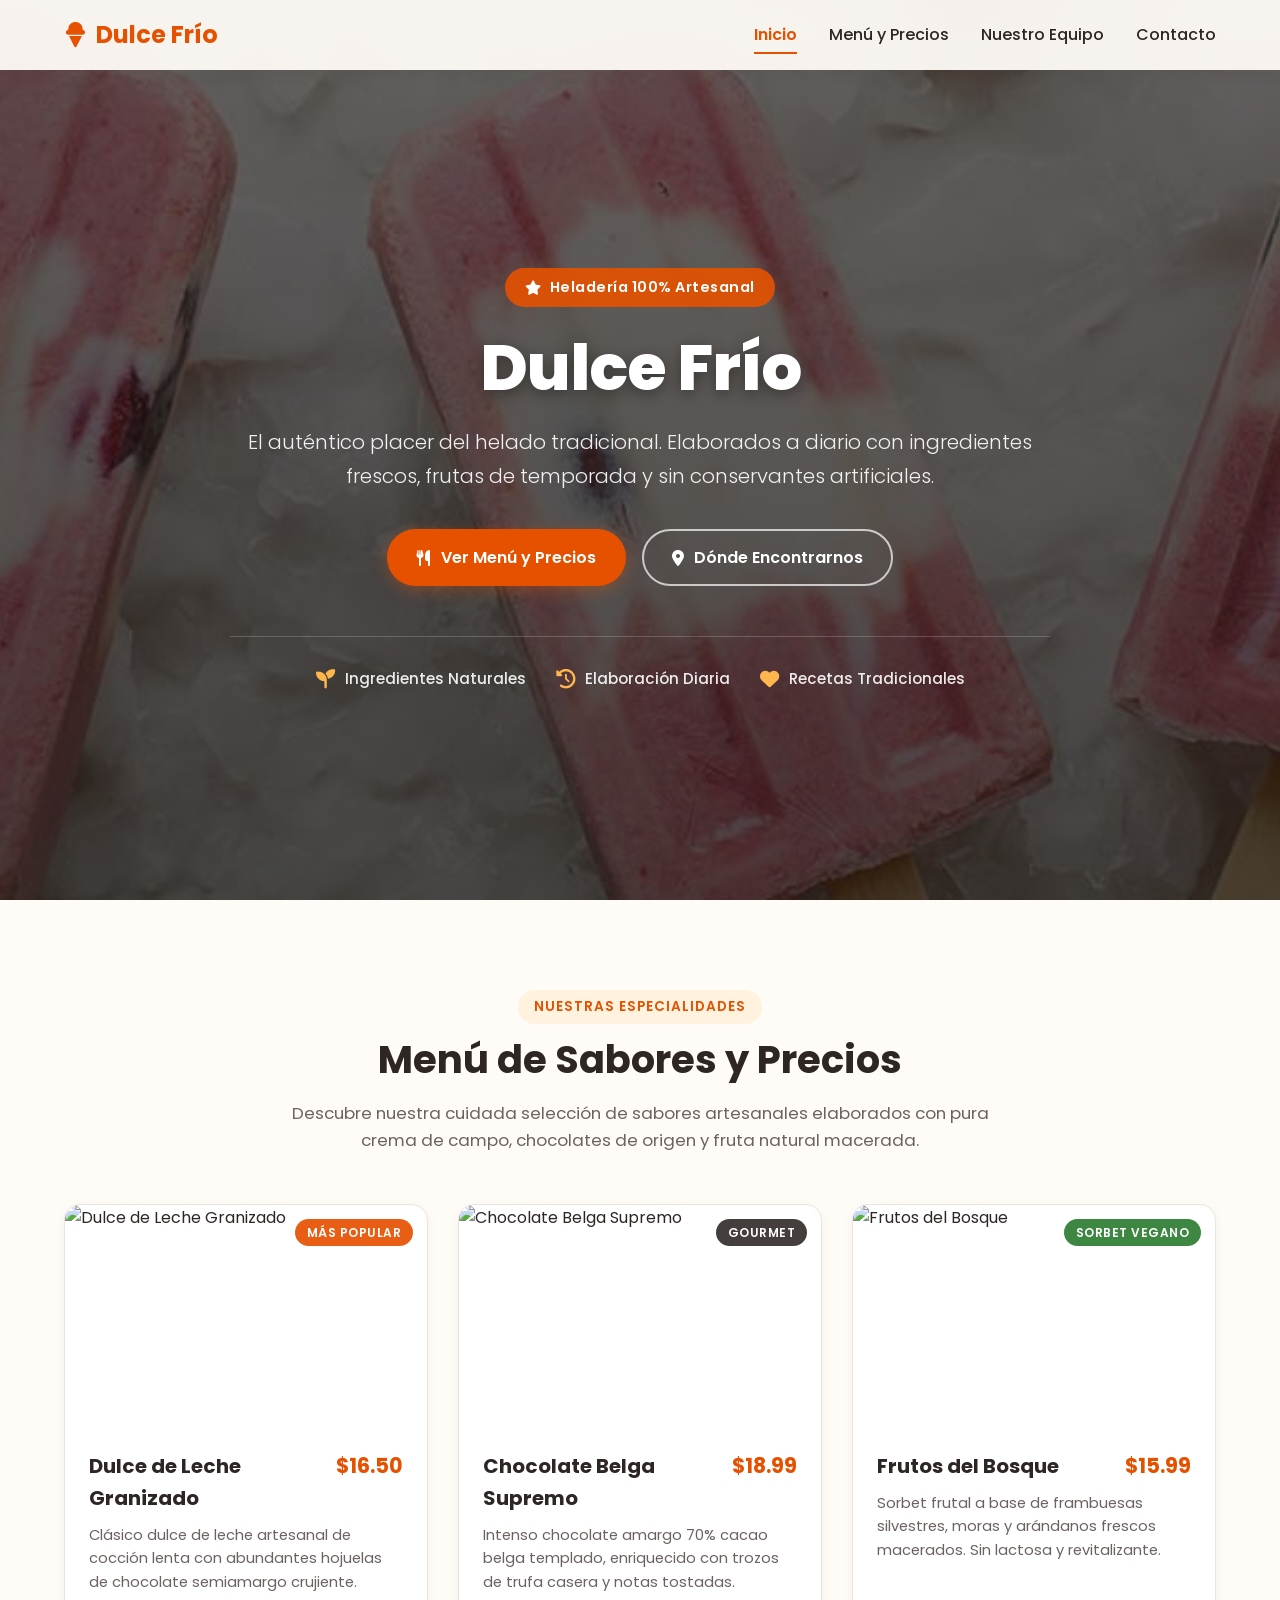
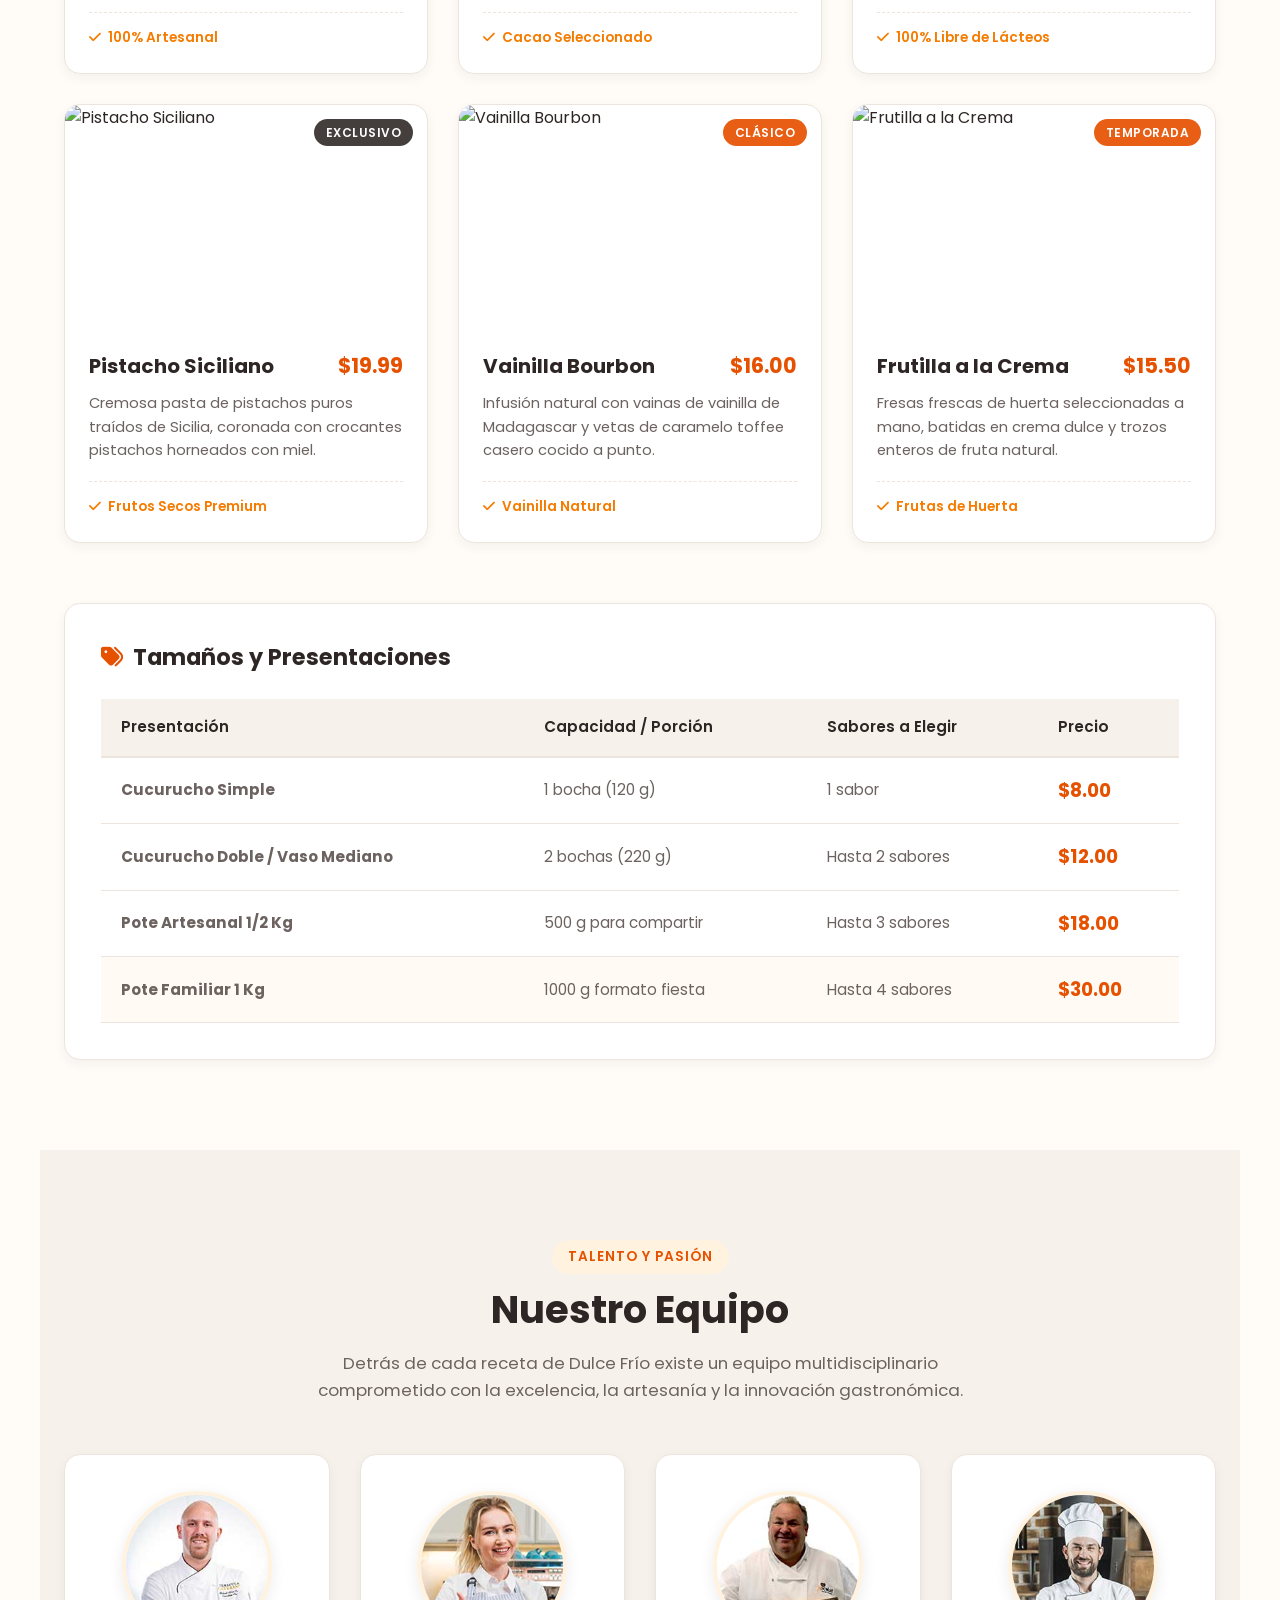
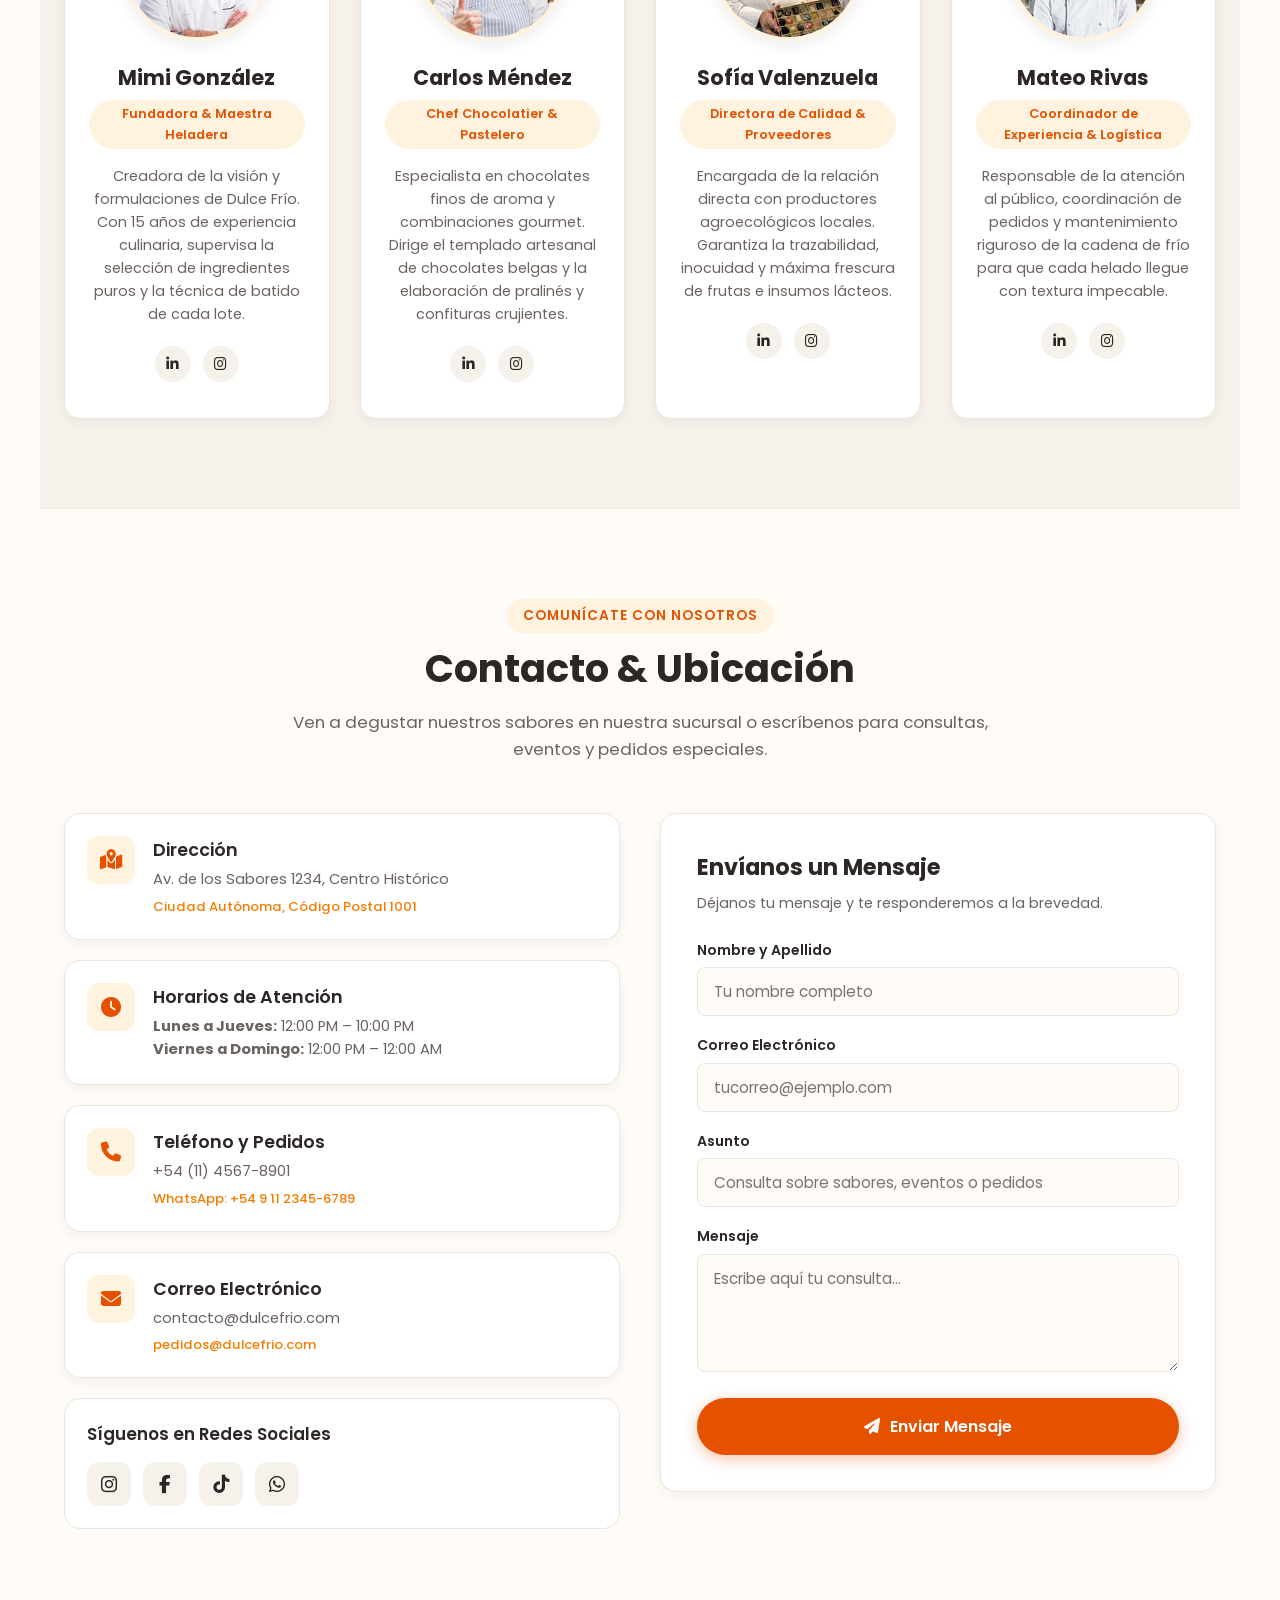
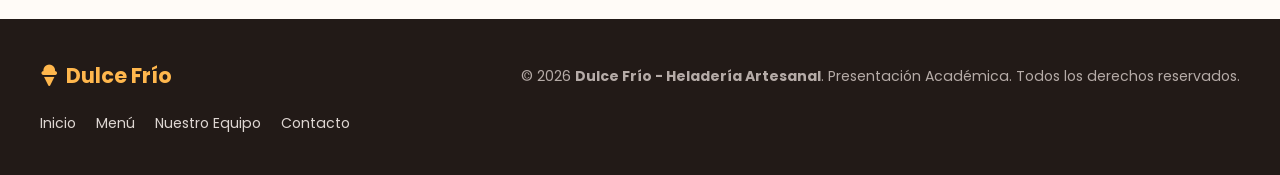
==== commit bd5c6d29: "refactor: eliminar secciones de blog y reseñas para simplificar landing page" ====
--- a/index.html
+++ b/index.html
@@ -1,1832 +1,487 @@
-<!--Artic delights-->
 <!DOCTYPE html>
-<html lang="en">
-
+<html lang="es">
 <head>
-    <meta charset="UTF-8">
-    <meta http-equiv="X-UA-Compatible" content="IE-edge">
-    <meta name="viewport" content="width=device-width, initial-scale=1.0">
-    <title>ArcticDelights</title>
-    <link rel="stylesheet" href="preloaderStyle.css">
-    <link rel="icon" href="https://purepng.com/public/uploads/large/purepng.com-ice-creamice-creamcreamfrozensweet-1411527617895aiuhx.png" type="image/x-icon">
-    <link rel="stylesheet" href="https://cdnjs.cloudflare.com/ajax/libs/font-awesome/6.5.2/css/all.min.css"> <!--Updated to latest version-->
-
-    <!-- Custom CSS -->
-    <link rel="stylesheet" href="style.css">
-    <link href="https://unpkg.com/aos@2.3.1/dist/aos.css" rel="stylesheet">
-
-    <script src="https://cdnjs.cloudflare.com/ajax/libs/gsap/3.12.2/gsap.min.js"></script>
-    
-
-    <style>
-        .chatbot-container {
-            position: fixed;
-            bottom: 20px; /* Adjust the distance from the bottom */
-            right: 20px; /* Adjust the distance from the right */
-            z-index: 1000; /* Ensure it's above other elements */
-        }
-
-        .chatbot-button {
-            background-color: #007bff; /* Button color */
-            border: none;
-            border-radius: 50%; /* Makes the button circular */
-            padding: 10px;
-            cursor: pointer;
-            transition: transform 0.3s; /* Animation for hover */
-            position: relative; /* Required for the tooltip */
-        }
-
-        .chatbot-button:hover {
-            transform: scale(1.1); /* Scale up on hover */
-        }
-
-        .tooltip-text {
-            display: none;
-            position: absolute;
-            bottom: 60px; /* Position the tooltip above the button */
-            right: 0;
-            background: rgba(0, 0, 0, 0.7);
-            color: white;
-            padding: 5px;
-            border-radius: 5px;
-            white-space: nowrap;
-            z-index: 1001; /* Ensure tooltip is above other elements */
-        }
-
-        .chatbot-button:hover .tooltip-text {
-            display: block; /* Show tooltip on hover */
-        }
-    </style>
-
-    
-    <style>
-        /* Styling for the pop-up Discount */
-    .popup {
-      display: none;
-      position: fixed;
-      top: 0;
-      left: 0;
-      width: 100%;
-      height: 100%;
-      background-color: rgba(0, 0, 0, 0.5);
-      justify-content: center;
-      align-items: center;
-      z-index: 1000;
-    }
-
-    .popup-content {
-      display: flex;
-      background-color: white;
-      border-radius: 10px;
-      width: 1000px;
-      height: 400px;
-      overflow: hidden;
-      position: relative;
-    }
-
-    .popup-left img {
-      width: 100%;
-      height: 100%;
-      object-fit: cover;
-    }
-
-    .popup-right {
-      padding-left: 20px;
-      padding-top: 30px;
-      width: 35%;
-      position: relative;
-    }
-
-    .close-btn {
-      position: absolute;
-      top: 10px;
-      right: 10px;
-      font-size: 30px;
-      cursor: pointer;
-    }
-
-    h2 {
-      font-size: 24px;
-      margin-bottom: 10px;
-    }
-    h3{
-      font-weight: 700;
-    }
-
-    p {
-      margin-bottom: 30px;
-      font-size: small;
-    }
-
-    input[type="name"] {
-      width: 95%;
-      padding: 10px;
-      margin-bottom: 10px;
-      border: 1px solid #ccc;
-      border-radius: 5px;
-      font-size: 14px;
-      margin-bottom: 10px;
-    }
-
-    input[type="email"] {
-      width: 95%;
-      padding: 10px;
-      margin-bottom: 10px;
-      border: 1px solid #ccc;
-      border-radius: 5px;
-      font-size: 14px;
-      margin-bottom: 10px;
-    }
-    input[type="password"] {
-      width: 95%;
-      padding: 10px;
-      margin-bottom: 10px;
-      border: 1px solid #ccc;
-      border-radius: 5px;
-      font-size: 14px;
-      margin-bottom: 0px;
-    }
-    
- 
-
-    .signup-btn {
-      width: 100%;
-      padding: 8px;
-      background-color: black;
-      color: white;
-      border: none;
-      border-radius: 5px;
-      cursor: pointer;
-      font-size: 16px;
-    }
-
-    .signup-btn:hover {
-      background-color: #00ff15;
-    }
-
-    .no-thanks {
-      display: block;
-      margin-top: 10px;
-      text-align: center;
-      color: #1173f3;
-      text-decoration: none;
-      font-size: small;
-    }
-
-    .terms {
-      margin-top: 10px;
-      font-size: 12px;
-      text-align: center;
-      color: #aaa;
-    }
-
-    .terms a {
-      color: #888;
-      text-decoration: underline;
-    }
-
-    /* Main content styling */
-    .content {
-      text-align: center;
-      margin-top: 50px;
-    }
-
-    .pass-btn{
-      width: 100%;
-      padding: 10px;
-      margin-bottom: 15px;
-      background-color: var(--background-color);
-      border: 1px solid var(--main-color);
-      border-radius: 5px;
-      color: #000000;
-  
-    }
-    .sign-btn{
-      width: 100%;
-      background-color: #fb285d;
-      border: none;
-      color: white;
-      font-size: 16px;
-      height: 40px;
-    }
-    .plus-minus{
-      background-color: #fff8e7;
-      border: 0.5px solid #c69861;
-      color: #d3ad7f;
-      width: fit-content;
-      transition: background-color 0.3s ease, color 0.3s ease,
-      border-color 0.3s ease;
-    }
-  </style>
-<style>
-  /* Circle styles */
-  .circle {
-    height: 24px;
-    width: 24px;
-    border-radius: 24px;
-    background-color: black;
-    position: fixed;
-    top: 0;
-    left: 0;
-    pointer-events: none;
-    z-index: 99999999;
-    /* Stays on top of all elements */
-  }
-</style>
-<style>
-  .social-icons a {
-    text-decoration: none;
-    color: #333; /* Default color for icons */
-    font-size: 26px;
-    transition: color 0.2s ease-in-out; /* Faster and sharper transition */
-}
-
-.social-icons a:hover .fa-linkedin {
-    color: #0A66C2; /* Brighter LinkedIn blue */
-}
-
-.social-icons a:hover .fa-facebook {
-    color: #1877F2; /* Brighter Facebook blue */
-}
-
-.social-icons a:hover .fa-x-twitter {
-    color: #1DA1F2; /* Bright X (Twitter) blue */
-}
-
-.social-icons a:hover .fa-instagram {
-    color: #E4405F; /* Brighter Instagram pink */
-}
-
-.social-icons a:hover .fa-pinterest {
-    color: #E60023; /* Brighter Pinterest red */
-}
-
-
-</style>
+  <meta charset="UTF-8">
+  <meta name="viewport" content="width=device-width, initial-scale=1.0">
+  <title>Dulce Frío | Heladería Artesanal</title>
+
+  <!-- Google Fonts: Poppins -->
+  <link rel="preconnect" href="https://fonts.googleapis.com">
+  <link rel="preconnect" href="https://fonts.gstatic.com" crossorigin>
+  <link href="https://fonts.googleapis.com/css2?family=Poppins:wght@300;400;500;600;700&display=swap" rel="stylesheet">
+
+  <!-- Font Awesome para Iconos -->
+  <link rel="stylesheet" href="https://cdnjs.cloudflare.com/ajax/libs/font-awesome/6.5.2/css/all.min.css">
+
+  <!-- Hoja de Estilos Principal -->
+  <link rel="stylesheet" href="style.css">
 </head>
-
 <body>
-   <!-- preloader -->
-   <div id="preloader">
-    <div class="wrapper">
-        <div class="box-wrap">
-            <div class="box one"></div>
-            <div class="box two"></div>
-            <div class="box three"></div>
-            <div class="box four"></div>
-            <div class="box five"></div>
-            <div class="box six"></div>
-        </div>
-    </div>
-</div>
-
-<!-- Circles -->
-<div class="circle"></div>
-<div class="circle"></div>
-<div class="circle"></div>
-<div class="circle"></div>
-<div class="circle"></div>
-<div class="circle"></div>
-<div class="circle"></div>
-<div class="circle"></div>
-<div class="circle"></div>
-<div class="circle"></div>
-<div class="circle"></div>
-<div class="circle"></div>
-<div class="circle"></div>
-<div class="circle"></div>
-<div class="circle"></div>
-<div class="circle"></div>
-<div class="circle"></div>
-<div class="circle"></div>
-<div class="circle"></div>
-<div class="circle"></div>
-
-
-    <button id="backToTop" style="font-size: 30px; font-weight: bold;">&#8673;</button>
-
-    <!-- Header Starts Here -->
-    <header class="header">
-
-        <a href="#" class="logo">
-            <img src="https://purepng.com/public/uploads/large/purepng.com-ice-creamice-creamcreamfrozensweet-1411527617895aiuhx.png"
-                alt="Logo">
+
+  <!-- ========================================================
+       BARRA DE NAVEGACIÓN SUPERIOR (NAVBAR)
+       ======================================================== -->
+  <header class="navbar-header" id="navbar">
+    <div class="nav-container">
+      <a href="#inicio" class="logo">
+        <i class="fa-solid fa-ice-cream"></i>
+        <span>Dulce Frío</span>
+      </a>
+
+      <!-- Botón Hamburguesa para Móviles -->
+      <button class="mobile-toggle" id="mobile-toggle" aria-label="Abrir menú de navegación">
+        <i class="fa-solid fa-bars"></i>
+      </button>
+
+      <!-- Enlaces de Navegación (Únicamente las 4 secciones requeridas) -->
+      <nav class="nav-menu" id="nav-menu">
+        <a href="#inicio" class="nav-link active">Inicio</a>
+        <a href="#menu" class="nav-link">Menú y Precios</a>
+        <a href="#equipo" class="nav-link">Nuestro Equipo</a>
+        <a href="#contacto" class="nav-link">Contacto</a>
+      </nav>
+    </div>
+  </header>
+
+  <!-- ========================================================
+       SECCIÓN 1: INICIO (HERO)
+       ======================================================== -->
+  <section class="hero-section" id="inicio">
+    <div class="hero-overlay"></div>
+    <div class="hero-content">
+      <span class="hero-badge"><i class="fa-solid fa-star"></i> Heladería 100% Artesanal</span>
+      <h1 class="hero-title">Dulce Frío</h1>
+      <p class="hero-subtitle">
+        El auténtico placer del helado tradicional. Elaborados a diario con ingredientes frescos, frutas de temporada y sin conservantes artificiales.
+      </p>
+      <div class="hero-actions">
+        <a href="#menu" class="btn btn-primary">
+          <i class="fa-solid fa-utensils"></i> Ver Menú y Precios
         </a>
-        <!-- Toggle Button (Hamburger) -->
-<div class="menu-btn" id="menu-btn">
-  <span class="fas fa-bars"></span>
-</div>
-        <h1 class="site-title">ArcticDelights</h1> 
-
-
-<nav class="navbar">
-
-
-<a href="#home">Home</a>
-<a href="about_us_page.html">About</a>
-<a href="#menu">Menu</a>
-<a href="#review-section">Review</a>
-<a href="blog.html">Blogs</a>
-<a href="privacy.html">Privacy Policy</a>
-<a href="#" id="my-order-btn">My Orders</a>
-</nav>
-
-
-
-        <div class="icons">
-            <div class = "fas fa-heart" id = "wishlist-btn"></div>
-            <div class="fas fa-search" id="search-btn"></div>
-            <a href="/cart.html">
-
-            
-            <div class="fas fa-shopping-cart" id="cart-btn">
-              
-              <span id="cart-count">(0)</span></div>
-            </a>
-        </div>
-        <div class="theme-switch-wrapper">
-            <label class="theme-switch" for="checkbox">
-                <input type="checkbox" id="checkbox">
-                <div class="slider"></div>
-            </label>
-            <span id="mode-label">Light Mode</span>
-        </div>
-        <div class="search-form">
-            <input type="search" id="search-box" placeholder="Search...">
-            <label for="search-box" class="fas fa-search"></label>
-        </div>
-        <div class="wishlist-container">
-            <ul id="wishlistItems"></ul>
-            <button class="clear-from-wishlist-btn" onclick="clearWishlist()">Clear Wishlist</button>
-        </div>
-        <!-- <div class="cart-items-container">
-            <div class="cart">
-                <ul id="cartItems">
-                Cart items will be displayed here 
-                </ul>
-                <h3>
-                    <div id="total">Total:$0.00
-                    </div>
-                </h3>
-            </div>
-        </div> -->
-        <div class="my-order-container">
-            <h2>My Order</h2>
-            <div id="order-details">
-                <!-- Order details will be displayed here -->
-            </div>
-            <div class="order-actions">
-                <button onclick="trackOrder()">Track Order</button>
-                <button onclick="editOrder()">Edit Order</button>
-            </div>
-            
-        </div>
-        <div class="icons login-signup-collection">
-
-<!-- 
-            <button style="max-height: 40px;" id="login-btn" class="auth-btn">Login</button>
-            <p style="padding-right: 10px;">        </p>
-            <button style="max-height: 40px;" id="signup-btn" class="auth-btn">SignUp</button> -->
-
-             <button  style="max-height: 40px;" id="login-btn" class="auth-btn"><a href="./login/login.html">Login</a></button>
-             <button style="max-height: 40px;" id="login-btn" class="auth-btn"><a href="./signup/signup.html">signUp</a></button>
-
-        </div>
-
-    </header>
-    <!-- Header Ends Here -->
-     <!-- preloader styling js -->
-    <script src="preloader.js"></script>
-
-    <!-- Home Section Starts Here -->
-    <br><br><br><br><br><br><section class="home" id="home"  data-aos="fade-up"
-    data-aos-anchor-placement="top-bottom">
-        <div class="content">
-            <h3>Taste the sweetness with every bite</h3>
-            <p>Amazing ice creams delivered straight to you! Enjoy our fresh and chilled delights, made with love.</p>
-            <button class="animated-button"><a href="#menu"><span>Get yours now!</span></a></button>
-        </div>
-    </section>
-    <!-- Home Section Ends Here -->
-
-    <!-- Pop-up for Discount and Sign up Starts here -->
-      <div id="popup" class="popup">
-        <div class="popup-content">
-          <div class="popup-left">
-            <img src="OFFER1.png" alt="Discount Image">
-          </div>
-          <div class="popup-right">
-            <span class="close-btn">&times;</span>
-            <h2>Scoop Up the Savings!</h2>
-            <p>Get 20% off on your first order when you Sign up.</p>
-            <form id="emailForm">
-              <input type="name" id="name" placeholder="Enter your Name">
-              <input type="email" id="email" placeholder="Enter your Email" required>
-              <input type="password" id="password" placeholder="Enter your Password" required>
-
-              <button type="submit" class="signup-btn">SIGN UP</button>
-          </form>
-          <a href="#" class="no-thanks">No thanks</a>
-          <p class="terms">By signing up, you agree to our <a href="#">Terms of Service</a> and <a href="#">Privacy Policy</a>.</p>
-      </div>
-  </div>
-</div>
-
-<script>
-  // Handle form submission for the pop-up sign-up form
-  document.getElementById('emailForm').addEventListener('submit', function(event) {
-      event.preventDefault(); // Prevent default form submission
-      
-      // Perform any sign-up logic here, such as email validation or server requests
-      
-      // Redirect to profile.html after sign-up
-      window.location.href = 'profile.html'; // Redirect user to the profile page
-  });
-</script>
-
-    <!--  Pop-up for Discount and Sign up Ends here  -->
-    
-    <!-- Toast notification container -->
-    <div id="toast" class="toast-notification"></div>
-
-    <!-- Script for pop up discount Starts Here -->
-    <script>
-     // Get the toggle button, the navbar (menu), and all the navbar links
-const toggleBtn = document.querySelector('#menu-btn');
-const navbar = document.querySelector('.navbar');
-const navbarLinks = document.querySelectorAll('.navbar a');
-
-// Function to toggle the navbar
-toggleBtn.addEventListener('click', () => {
-    navbar.classList.toggle('active');
-});
-
-// Function to close the navbar when a link inside it is clicked
-navbarLinks.forEach(link => {
-    link.addEventListener('click', () => {
-        navbar.classList.remove('active');
-    });
-});
-// Function to close the navbar when clicking outside it
-document.addEventListener('click', function (event) {
-    if (!navbar.contains(event.target) && !toggleBtn.contains(event.target)) {
-        navbar.classList.remove('active');
-    }
-});
-
-    // Show the pop-up automatically when the page loads
-    window.onload = function() {
-      document.getElementById('popup').style.display = 'flex';
-    };
-
-
-    <!-- CSS for toast notification -->
-    <style>
-      .toast-notification {
-        visibility: hidden;
-        min-width: 250px;
-        margin-left: -125px;
-        background-color: #333;
-        color: #fff;
-        text-align: center;
-        border-radius: 2px;
-        padding: 16px;
-        position: fixed;
-        z-index: 1;
-        left: 50%;
-        bottom: 30px;
-        font-size: 17px;
-      }
-
-      .toast-notification.show {
-        visibility: visible;
-        -webkit-animation: fadein 0.5s, fadeout 0.5s 2.5s;
-        animation: fadein 0.5s, fadeout 0.5s 2.5s;
-      }
-
-      @-webkit-keyframes fadein {
-        from {bottom: 0; opacity: 0;} 
-        to {bottom: 30px; opacity: 1;}
-      }
-
-      @keyframes fadein {
-        from {bottom: 0; opacity: 0;}
-        to {bottom: 30px; opacity: 1;}
-      }
-
-      @-webkit-keyframes fadeout {
-        from {bottom: 30px; opacity: 1;} 
-        to {bottom: 0; opacity: 0;}
-      }
-
-      @keyframes fadeout {
-        from {bottom: 30px; opacity: 1;}
-        to {bottom: 0; opacity: 0;}
-      }
-    </style>
-
-    <!-- Script for pop up discount -->
-    <script>
-      // Show the pop-up automatically when the page loads
-      window.onload = function() {
-        document.getElementById('popup').style.display = 'flex';
-      };
-
-      // Close the pop-up when the user clicks the close button
-      document.querySelector('.close-btn').addEventListener('click', function() {
-        document.getElementById('popup').style.display = 'none';
-      });
-
-      // Function to show toast notification
-      function showToast(message) {
-        var toast = document.getElementById("toast");
-        toast.className = "toast-notification show";
-        toast.textContent = message;
-        setTimeout(function(){ toast.className = toast.className.replace("show", ""); }, 3000);
-      }
-
-      // Handle form submission
-      document.getElementById('emailForm').addEventListener('submit', function(event) {
-        event.preventDefault();
-        
-        const email = document.getElementById('email').value;
-        if (email) {
-          showToast(`Thank you! A 20% discount code has been sent to ${email}`);
-          document.getElementById('popup').style.display = 'none';
-        }
-      });
-
-      // Handle "No thanks" link
-      document.querySelector('.no-thanks').addEventListener('click', function(event) {
-        event.preventDefault();
-        document.getElementById('popup').style.display = 'none';
-      });
-    </script>
-    
-    <!-- Script for pop up discount ends Here -->
-
-    <!-- About Section Starts Here -->
-  <!-- About Section Starts Here -->
-<!--<section class="about" id="about">
-    <h1 class="heading" data-aos="fade-up" data-aos-duration="1200" data-aos-delay="200" data-aos-anchor-placement="top-bottom">
-        <span style="color: orangered;">about</span> us
-    </h1>
-
-    <div class="row" style="display: flex; align-items: center; justify-content: center;">
-        <div class="image" style="margin-right: 30px;">
-            <img src="ice cream.jpg" alt="ice cream" style="width: 500px; height: auto;" data-aos="fade-right" data-aos-duration="1200" data-aos-delay="200" data-aos-anchor-placement="top-bottom">
-        </div>
-
-        <div class="content" style="text-align: left;" data-aos-anchor-placement="top-bottom">
-            <h3 data-aos="fade-left" data-aos-duration="1200" data-aos-delay="200">What Makes Our Ice Cream Special?</h3>
-            <p data-aos="fade-left" data-aos-duration="1200" data-aos-delay="200">
-                At Arctic Delights, we believe that every scoop of ice cream should be a masterpiece. We handpick the finest, sustainably sourced ingredients to craft flavors that not only cool you down but also take your taste buds on an unforgettable journey. Whether you crave something classic or adventurous, we offer a wide range of flavors designed to surprise and delight.
-            </p>
-            <p data-aos="fade-left" data-aos-duration="1200" data-aos-delay="200">
-                Customize your perfect treat with our signature toppings, sauces, and add-ons to create a unique dessert experience tailored just for you. At Arctic Delights, we’re not just about ice cream—we’re about crafting moments of joy in every bite!
-            </p>
-
-            <!-- Hidden section to reveal on button click -->
-          <!--  <div id="moreContent" style="display: none;" data-aos="fade-up" data-aos-anchor-placement="top-bottom">
-                <p>
-                    Our ice creams are made using traditional methods, ensuring each batch is churned to perfection. From locally sourced dairy to organic fruits, nuts, and chocolates, we are committed to sustainability and exceptional taste. We also offer dairy-free and vegan options to cater to every lifestyle and preference.
-                </p>
-                <p>
-                    Whether you're enjoying a scoop in-store or ordering our handcrafted pints to your home, Arctic Delights promises the best quality and an unforgettable experience with every bite.
-                </p>
-            </div> -->
-
-           <!--   <a href="#" class="btn" id="learnMoreBtn" style="display: inline-block; padding: 15px 30px; font-size: 18px; color: #FFFFFF; background-color: #002855; border: 2px solid #FF00FF; border-radius: 10px; text-decoration: none; margin-top: 20px;">
-                Learn More <i class="fas fa-arrow-right"></i>-->
-            </a>
-        </div>
-    </div>
-</section>  -->
-
-  
-
-    <!-- Login Modal -->
-<div id="login-modal" class="modal login-container">
-    <div class="login-card">
-      <div class="login-image">
-        <img src="https://static.vecteezy.com/system/resources/thumbnails/044/570/761/small_2x/assortment-of-colorful-ice-cream-scoops-in-waffle-cones-with-fresh-fruits-on-a-transparent-background-png.png" alt="Ice Cream" />
-      </div>
-      
-      <div class="modal-content login-form">
-        <span class="close-btn" id="close-login">&times;</span>
-        <h2>Login to Your Account</h2>
-        <form>
-          <h3>Email :-</h3>
-           <br>
-            <input type="email" placeholder="Email" required>
- 
-            <h3>Password :-</h3>
-             <br>
-            <input type="password" placeholder="Password" required class="inputFields">
-            <button type="submit">Login</button>
-            
-          <p>Don't have an account? <a href="#sign-modal">Sign up</a></p>
- 
-            
- 
+        <a href="#contacto" class="btn btn-secondary">
+          <i class="fa-solid fa-location-dot"></i> Dónde Encontrarnos
+        </a>
+      </div>
+
+      <!-- Destacados rápidos -->
+      <div class="hero-features">
+        <div class="feature-item">
+          <i class="fa-solid fa-seedling"></i>
+          <span>Ingredientes Naturales</span>
+        </div>
+        <div class="feature-item">
+          <i class="fa-solid fa-clock-rotate-left"></i>
+          <span>Elaboración Diaria</span>
+        </div>
+        <div class="feature-item">
+          <i class="fa-solid fa-heart"></i>
+          <span>Recetas Tradicionales</span>
+        </div>
+      </div>
+    </div>
+  </section>
+
+  <!-- ========================================================
+       SECCIÓN 2: MENÚ DE SABORES Y PRECIOS
+       ======================================================== -->
+  <section class="section-container" id="menu">
+    <div class="section-header">
+      <span class="section-tag">Nuestras Especialidades</span>
+      <h2 class="section-title">Menú de Sabores y Precios</h2>
+      <p class="section-description">
+        Descubre nuestra cuidada selección de sabores artesanales elaborados con pura crema de campo, chocolates de origen y fruta natural macerada.
+      </p>
+    </div>
+
+    <!-- Cuadrícula de Tarjetas de Sabores -->
+    <div class="menu-grid">
+
+      <!-- Tarjeta 1: Dulce de Leche Granizado -->
+      <article class="flavor-card">
+        <div class="flavor-image-wrapper">
+          <img src="https://images.unsplash.com/photo-1570197788417-0e82375c9371?auto=format&fit=crop&w=600&q=80" alt="Dulce de Leche Granizado" class="flavor-image" loading="lazy">
+          <span class="flavor-badge">Más Popular</span>
+        </div>
+        <div class="flavor-body">
+          <div class="flavor-header-row">
+            <h3 class="flavor-name">Dulce de Leche Granizado</h3>
+            <span class="flavor-price">$16.50</span>
+          </div>
+          <p class="flavor-desc">
+            Clásico dulce de leche artesanal de cocción lenta con abundantes hojuelas de chocolate semiamargo crujiente.
+          </p>
+          <div class="flavor-footer">
+            <span class="flavor-category"><i class="fa-solid fa-check"></i> 100% Artesanal</span>
+          </div>
+        </div>
+      </article>
+
+      <!-- Tarjeta 2: Chocolate Belga Supremo -->
+      <article class="flavor-card">
+        <div class="flavor-image-wrapper">
+          <img src="https://images.unsplash.com/photo-1594305178909-03ab72b8205e?auto=format&fit=crop&w=600&q=80" alt="Chocolate Belga Supremo" class="flavor-image" loading="lazy">
+          <span class="flavor-badge badge-special">Gourmet</span>
+        </div>
+        <div class="flavor-body">
+          <div class="flavor-header-row">
+            <h3 class="flavor-name">Chocolate Belga Supremo</h3>
+            <span class="flavor-price">$18.99</span>
+          </div>
+          <p class="flavor-desc">
+            Intenso chocolate amargo 70% cacao belga templado, enriquecido con trozos de trufa casera y notas tostadas.
+          </p>
+          <div class="flavor-footer">
+            <span class="flavor-category"><i class="fa-solid fa-check"></i> Cacao Seleccionado</span>
+          </div>
+        </div>
+      </article>
+
+      <!-- Tarjeta 3: Frutos del Bosque -->
+      <article class="flavor-card">
+        <div class="flavor-image-wrapper">
+          <img src="https://images.unsplash.com/photo-1488900128323-21503983a07e?auto=format&fit=crop&w=600&q=80" alt="Frutos del Bosque" class="flavor-image" loading="lazy">
+          <span class="flavor-badge badge-vegan">Sorbet Vegano</span>
+        </div>
+        <div class="flavor-body">
+          <div class="flavor-header-row">
+            <h3 class="flavor-name">Frutos del Bosque</h3>
+            <span class="flavor-price">$15.99</span>
+          </div>
+          <p class="flavor-desc">
+            Sorbet frutal a base de frambuesas silvestres, moras y arándanos frescos macerados. Sin lactosa y revitalizante.
+          </p>
+          <div class="flavor-footer">
+            <span class="flavor-category"><i class="fa-solid fa-check"></i> 100% Libre de Lácteos</span>
+          </div>
+        </div>
+      </article>
+
+      <!-- Tarjeta 4: Pistacho Siciliano -->
+      <article class="flavor-card">
+        <div class="flavor-image-wrapper">
+          <img src="https://images.unsplash.com/photo-1501443762994-82bd5dace89a?auto=format&fit=crop&w=600&q=80" alt="Pistacho Siciliano" class="flavor-image" loading="lazy">
+          <span class="flavor-badge badge-special">Exclusivo</span>
+        </div>
+        <div class="flavor-body">
+          <div class="flavor-header-row">
+            <h3 class="flavor-name">Pistacho Siciliano</h3>
+            <span class="flavor-price">$19.99</span>
+          </div>
+          <p class="flavor-desc">
+            Cremosa pasta de pistachos puros traídos de Sicilia, coronada con crocantes pistachos horneados con miel.
+          </p>
+          <div class="flavor-footer">
+            <span class="flavor-category"><i class="fa-solid fa-check"></i> Frutos Secos Premium</span>
+          </div>
+        </div>
+      </article>
+
+      <!-- Tarjeta 5: Vainilla Bourbon & Toffee -->
+      <article class="flavor-card">
+        <div class="flavor-image-wrapper">
+          <img src="https://images.unsplash.com/photo-1563805042-7684c019e1cb?auto=format&fit=crop&w=600&q=80" alt="Vainilla Bourbon" class="flavor-image" loading="lazy">
+          <span class="flavor-badge">Clásico</span>
+        </div>
+        <div class="flavor-body">
+          <div class="flavor-header-row">
+            <h3 class="flavor-name">Vainilla Bourbon</h3>
+            <span class="flavor-price">$16.00</span>
+          </div>
+          <p class="flavor-desc">
+            Infusión natural con vainas de vainilla de Madagascar y vetas de caramelo toffee casero cocido a punto.
+          </p>
+          <div class="flavor-footer">
+            <span class="flavor-category"><i class="fa-solid fa-check"></i> Vainilla Natural</span>
+          </div>
+        </div>
+      </article>
+
+      <!-- Tarjeta 6: Frutilla a la Crema -->
+      <article class="flavor-card">
+        <div class="flavor-image-wrapper">
+          <img src="https://images.unsplash.com/photo-1497034825429-c343d7c6a68f?auto=format&fit=crop&w=600&q=80" alt="Frutilla a la Crema" class="flavor-image" loading="lazy">
+          <span class="flavor-badge">Temporada</span>
+        </div>
+        <div class="flavor-body">
+          <div class="flavor-header-row">
+            <h3 class="flavor-name">Frutilla a la Crema</h3>
+            <span class="flavor-price">$15.50</span>
+          </div>
+          <p class="flavor-desc">
+            Fresas frescas de huerta seleccionadas a mano, batidas en crema dulce y trozos enteros de fruta natural.
+          </p>
+          <div class="flavor-footer">
+            <span class="flavor-category"><i class="fa-solid fa-check"></i> Frutas de Huerta</span>
+          </div>
+        </div>
+      </article>
+
+    </div>
+
+    <!-- Tabla de Presentaciones y Formatos -->
+    <div class="pricing-table-wrapper">
+      <h3 class="pricing-table-title"><i class="fa-solid fa-tags"></i> Tamaños y Presentaciones</h3>
+      <div class="table-responsive">
+        <table class="pricing-table">
+          <thead>
+            <tr>
+              <th>Presentación</th>
+              <th>Capacidad / Porción</th>
+              <th>Sabores a Elegir</th>
+              <th>Precio</th>
+            </tr>
+          </thead>
+          <tbody>
+            <tr>
+              <td><strong>Cucurucho Simple</strong></td>
+              <td>1 bocha (120 g)</td>
+              <td>1 sabor</td>
+              <td class="table-price">$8.00</td>
+            </tr>
+            <tr>
+              <td><strong>Cucurucho Doble / Vaso Mediano</strong></td>
+              <td>2 bochas (220 g)</td>
+              <td>Hasta 2 sabores</td>
+              <td class="table-price">$12.00</td>
+            </tr>
+            <tr>
+              <td><strong>Pote Artesanal 1/2 Kg</strong></td>
+              <td>500 g para compartir</td>
+              <td>Hasta 3 sabores</td>
+              <td class="table-price">$18.00</td>
+            </tr>
+            <tr class="highlighted-row">
+              <td><strong>Pote Familiar 1 Kg</strong></td>
+              <td>1000 g formato fiesta</td>
+              <td>Hasta 4 sabores</td>
+              <td class="table-price">$30.00</td>
+            </tr>
+          </tbody>
+        </table>
+      </div>
+    </div>
+  </section>
+
+  <!-- ========================================================
+       SECCIÓN 3: NUESTRO EQUIPO
+       ======================================================== -->
+  <section class="section-container bg-alt" id="equipo">
+    <div class="section-header">
+      <span class="section-tag">Talento y Pasión</span>
+      <h2 class="section-title">Nuestro Equipo</h2>
+      <p class="section-description">
+        Detrás de cada receta de Dulce Frío existe un equipo multidisciplinario comprometido con la excelencia, la artesanía y la innovación gastronómica.
+      </p>
+    </div>
+
+    <div class="team-grid">
+
+      <!-- Integrante 1 -->
+      <article class="team-card">
+        <div class="team-photo-container">
+          <img src="team-1.jpg" alt="Mimi González" class="team-photo" loading="lazy">
+        </div>
+        <div class="team-details">
+          <h3 class="team-name">Mimi González</h3>
+          <span class="team-badge">Fundadora & Maestra Heladera</span>
+          <p class="team-description">
+            Creadora de la visión y formulaciones de Dulce Frío. Con 15 años de experiencia culinaria, supervisa la selección de ingredientes puros y la técnica de batido de cada lote.
+          </p>
+          <div class="team-social-links">
+            <a href="#" aria-label="LinkedIn de Mimi González"><i class="fa-brands fa-linkedin-in"></i></a>
+            <a href="#" aria-label="Instagram de Mimi González"><i class="fa-brands fa-instagram"></i></a>
+          </div>
+        </div>
+      </article>
+
+      <!-- Integrante 2 -->
+      <article class="team-card">
+        <div class="team-photo-container">
+          <img src="team-2.jpg" alt="Carlos Méndez" class="team-photo" loading="lazy">
+        </div>
+        <div class="team-details">
+          <h3 class="team-name">Carlos Méndez</h3>
+          <span class="team-badge">Chef Chocolatier & Pastelero</span>
+          <p class="team-description">
+            Especialista en chocolates finos de aroma y combinaciones gourmet. Dirige el templado artesanal de chocolates belgas y la elaboración de pralinés y confituras crujientes.
+          </p>
+          <div class="team-social-links">
+            <a href="#" aria-label="LinkedIn de Carlos Méndez"><i class="fa-brands fa-linkedin-in"></i></a>
+            <a href="#" aria-label="Instagram de Carlos Méndez"><i class="fa-brands fa-instagram"></i></a>
+          </div>
+        </div>
+      </article>
+
+      <!-- Integrante 3 -->
+      <article class="team-card">
+        <div class="team-photo-container">
+          <img src="team-3.jpg" alt="Sofía Valenzuela" class="team-photo" loading="lazy">
+        </div>
+        <div class="team-details">
+          <h3 class="team-name">Sofía Valenzuela</h3>
+          <span class="team-badge">Directora de Calidad & Proveedores</span>
+          <p class="team-description">
+            Encargada de la relación directa con productores agroecológicos locales. Garantiza la trazabilidad, inocuidad y máxima frescura de frutas e insumos lácteos.
+          </p>
+          <div class="team-social-links">
+            <a href="#" aria-label="LinkedIn de Sofía Valenzuela"><i class="fa-brands fa-linkedin-in"></i></a>
+            <a href="#" aria-label="Instagram de Sofía Valenzuela"><i class="fa-brands fa-instagram"></i></a>
+          </div>
+        </div>
+      </article>
+
+      <!-- Integrante 4 -->
+      <article class="team-card">
+        <div class="team-photo-container">
+          <img src="team-4.jpg" alt="Mateo Rivas" class="team-photo" loading="lazy">
+        </div>
+        <div class="team-details">
+          <h3 class="team-name">Mateo Rivas</h3>
+          <span class="team-badge">Coordinador de Experiencia & Logística</span>
+          <p class="team-description">
+            Responsable de la atención al público, coordinación de pedidos y mantenimiento riguroso de la cadena de frío para que cada helado llegue con textura impecable.
+          </p>
+          <div class="team-social-links">
+            <a href="#" aria-label="LinkedIn de Mateo Rivas"><i class="fa-brands fa-linkedin-in"></i></a>
+            <a href="#" aria-label="Instagram de Mateo Rivas"><i class="fa-brands fa-instagram"></i></a>
+          </div>
+        </div>
+      </article>
+
+    </div>
+  </section>
+
+  <!-- ========================================================
+       SECCIÓN 4: CONTACTO Y PIE DE PÁGINA (FOOTER)
+       ======================================================== -->
+  <section class="section-container" id="contacto">
+    <div class="section-header">
+      <span class="section-tag">Comunícate con Nosotros</span>
+      <h2 class="section-title">Contacto & Ubicación</h2>
+      <p class="section-description">
+        Ven a degustar nuestros sabores en nuestra sucursal o escríbenos para consultas, eventos y pedidos especiales.
+      </p>
+    </div>
+
+    <div class="contact-layout">
+
+      <!-- Información de Contacto -->
+      <div class="contact-info-panel">
+
+        <div class="info-card">
+          <div class="info-icon">
+            <i class="fa-solid fa-map-location-dot"></i>
+          </div>
+          <div>
+            <h4>Dirección</h4>
+            <p>Av. de los Sabores 1234, Centro Histórico</p>
+            <span class="info-sub">Ciudad Autónoma, Código Postal 1001</span>
+          </div>
+        </div>
+
+        <div class="info-card">
+          <div class="info-icon">
+            <i class="fa-solid fa-clock"></i>
+          </div>
+          <div>
+            <h4>Horarios de Atención</h4>
+            <p><strong>Lunes a Jueves:</strong> 12:00 PM – 10:00 PM</p>
+            <p><strong>Viernes a Domingo:</strong> 12:00 PM – 12:00 AM</p>
+          </div>
+        </div>
+
+        <div class="info-card">
+          <div class="info-icon">
+            <i class="fa-solid fa-phone"></i>
+          </div>
+          <div>
+            <h4>Teléfono y Pedidos</h4>
+            <p>+54 (11) 4567-8901</p>
+            <span class="info-sub">WhatsApp: +54 9 11 2345-6789</span>
+          </div>
+        </div>
+
+        <div class="info-card">
+          <div class="info-icon">
+            <i class="fa-solid fa-envelope"></i>
+          </div>
+          <div>
+            <h4>Correo Electrónico</h4>
+            <p>contacto@dulcefrio.com</p>
+            <span class="info-sub">pedidos@dulcefrio.com</span>
+          </div>
+        </div>
+
+        <!-- Redes Sociales -->
+        <div class="social-box">
+          <h4>Síguenos en Redes Sociales</h4>
+          <div class="social-links">
+            <a href="#" class="social-btn" aria-label="Instagram"><i class="fa-brands fa-instagram"></i></a>
+            <a href="#" class="social-btn" aria-label="Facebook"><i class="fa-brands fa-facebook-f"></i></a>
+            <a href="#" class="social-btn" aria-label="TikTok"><i class="fa-brands fa-tiktok"></i></a>
+            <a href="#" class="social-btn" aria-label="WhatsApp"><i class="fa-brands fa-whatsapp"></i></a>
+          </div>
+        </div>
+
+      </div>
+
+      <!-- Formulario de Contacto Rápido -->
+      <div class="contact-form-panel">
+        <form class="contact-form" id="contact-form">
+          <h3 class="form-title">Envíanos un Mensaje</h3>
+          <p class="form-subtitle">Déjanos tu mensaje y te responderemos a la brevedad.</p>
+
+          <div class="form-group">
+            <label for="name">Nombre y Apellido</label>
+            <input type="text" id="name" name="name" placeholder="Tu nombre completo" required>
+          </div>
+
+          <div class="form-group">
+            <label for="email">Correo Electrónico</label>
+            <input type="email" id="email" name="email" placeholder="tucorreo@ejemplo.com" required>
+          </div>
+
+          <div class="form-group">
+            <label for="subject">Asunto</label>
+            <input type="text" id="subject" name="subject" placeholder="Consulta sobre sabores, eventos o pedidos" required>
+          </div>
+
+          <div class="form-group">
+            <label for="message">Mensaje</label>
+            <textarea id="message" name="message" rows="4" placeholder="Escribe aquí tu consulta..." required></textarea>
+          </div>
+
+          <button type="submit" class="btn btn-primary btn-block">
+            <i class="fa-solid fa-paper-plane"></i> Enviar Mensaje
+          </button>
+          <div id="form-feedback" class="form-feedback" style="display: none;"></div>
         </form>
-    </div>
-    </div>
-</div>
-
-<!-- Signup Modal -->
-<div id="signup-modal" class="modal">
-  <div class="modal-content">
-      <span class="close-btn" id="close-signup">&times;</span>
-      <h2>Sign Up</h2>
-      <form id="signup-form">
-          <input type="text" placeholder="Full Name" required>
-          <input type="email" placeholder="Email" required>
-          <input type="password" class="pass-btn" placeholder="Password" required>
-          <button type="submit" class="sign-btn">Sign Up</button>
-      </form>
-  </div>
-</div>
-
-
-<script>
-  document.getElementById('signup-form').addEventListener('submit', function(event) {
-      event.preventDefault(); // Prevent default form submission
-      
-      // Perform validation or backend signup request here
-      // If signup is successful, redirect to profile.html
-      
-      window.location.href = 'profile.html'; // Redirect to profile page
-  });
-</script>
-
-    <!-- About Section Ends Here -->
-   
-    <!-- Menu Section Starts Here -->
-
-    <section class="menu" id="menu">
-            <h1 data-aos="fade-up" data-aos-duration="1200" data-aos-delay="200"
-        data-aos-anchor-placement="top-bottom" id="menu-title">here's, what we have in store for you!</h1>
-
-        <input type="text" id="flavor-filter" placeholder="Search Your flavor...">
-        <br>
-        <div class="filter-box">
-          
-            <h3 id="filter-head">Filter Ice Creams</h3>
-            <!-- Price filter dropdown -->
-            <select id="price-filter" style="height: 50px; padding: 4px; font-size: 14px; border-radius: 4px; border: 1px solid #ccc;">
-            <option value="all">All Prices</option>
-            <option value="under-15">Under $15</option>
-            <option value="15-20">$15 - $20</option>
-            <option value="over-20">Over $20</option>
-            </select>
-
-            <!-- Allergy filter form -->
-            <form id="allergy-form" style="display: flex; align-items: center; gap: 12px; margin-bottom: 15px;">
-              <label for="allergy-input" style="font-size: 14px; font-weight: 500; color: #333; margin-right: 8px;">
-                Allergy (if any)
-            </label>
-            <input type="text" id="allergy-input" placeholder="e.g., no nuts, no dairy" style="padding: 4px 10px; font-size: 14px; width: 140px; border: 1px solid #ccc; border-radius: 4px;" />
-        </form>
-
-            <button id="apply-filter">Apply Filter</button>
-            <button id="remove-filter">Remove Filter</button> <!-- New Remove Filter Button -->
-        </div>
-        <div class="box-container">
-            <div class="my_style2 box"  data-aos="fade-right" data-aos-duration="1200" data-aos-delay="200"
-            data-aos-anchor-placement="top-bottom">
-            <div class="picture">
-                <img src="https://plus.unsplash.com/premium_photo-1678198786405-28e947bb8a12" alt="">
-                <h3 id="pro-name">Nutty Butterscotch</h3>
-                <div class="flip">A delightful blend of crunchy nuts and rich butterscotch, creating a sweet and savory treat that melts in your mouth!</div>
-            </div>
-                <div class="price"> $15.99 <span>20.99</span></div>
-                <button id="inbox" onclick="addToCart('Nutty Butterscotch', 15.99,'https://plus.unsplash.com/premium_photo-1678198786405-28e947bb8a12')">Add to Cart</button><br>
-                <div class="noofitems">
-                  <button class="plus-minus" onclick="decreaseQuantity('Nutty Butterscotch')">-</button>
-                  <span id="itemQuantity-Nutty Butterscotch">1</span>
-                  <button class="plus-minus" onclick="increaseQuantity('Nutty Butterscotch')">+</button>
-              </div>
-                <button class="my_style3" id="inbox" onclick="addToWishlist('Nutty Butterscoth', 15.99)">Add to wishlist</button>
-                <button class="my_style3" id="inbox" onclick="window.location.href='nut_butter.html';">Read more</button>
-              <style>
-                .my_style3:hover {
-                  background: linear-gradient(90deg, orange, yellow);
-                  color: white !important;
-                }
-              </style>
-
-          </div>
-        
-            <div class="box"  data-aos="fade-up" data-aos-duration="1200" data-aos-delay="200"
-            data-aos-anchor-placement="top-bottom">
-            <div class="picture">
-                <img src="https://images.unsplash.com/photo-1488900128323-21503983a07e" alt="">
-                <h3 id="pro-name">Berry Pops</h3>
-
-                <div class="flip">Refreshing frozen treats bursting with the vibrant flavors of mixed berries, perfect for a cool and fruity indulgence!</div>
-            </div>
-
-                <div class="price"> $18.99 <span>20.99</span></div>
-                <button  id="inbox" onclick="addToCart('Berry Pops', 18.99,'https://images.unsplash.com/photo-1488900128323-21503983a07e')">Add to Cart</button><br>
-                <div class="noofitems">
-                  <button class="plus-minus" onclick="decreaseQuantity('Berry Pops')">-</button>
-                  <span class ="text" id="itemQuantity-Berry Pops">1</span>
-                  <button class="plus-minus" onclick="increaseQuantity('Berry Pops')">+</button>
-              </div>
-                <button class="my_style3" id="inbox" onclick="addToWishlist('Berry Pops', 18.99)">Add to wishlist</button>
-                <button class="my_style3" id="inbox" onclick="window.location.href='berry_pops.html';">Read more</button>
-
-
-            </div>
-        
-
-        
-            <div class="box"  data-aos="fade-up" data-aos-duration="1200" data-aos-delay="200"
-            data-aos-anchor-placement="top-bottom">
-                <div class="picture">
-                    <img src="https://images.unsplash.com/photo-1633933037611-f26e54366832" alt="">
-                  <h3 id="pro-name">Cherry Sherbet Pops</h3>
-                    <div class="flip">Creamy, fruity popsicles crafted with luscious cherry sherbet, delivering a sweet and tangy burst of summer in every bite!</div>
-                </div>
-
-                <div class="price"> $18.99 <span>20.99</span></div>
-                <button  id="inbox" onclick="addToCart('Cherry Sherbet Pops', 18.99,'https://images.unsplash.com/photo-1633933037611-f26e54366832')">Add to Cart</button><br>
-                <div class="noofitems">
-                  <button class="plus-minus" onclick="decreaseQuantity('Cherry Sherbet Pops')">-</button>
-                  <span id="itemQuantity-Cherry Sherbet Pops">1</span>
-                  <button class="plus-minus" onclick="increaseQuantity('Cherry Sherbet Pops')">+</button>
-              </div>
-                <button class="my_style3" id="inbox" onclick="addToWishlist('Cherry Sherbet Pops', 18.99)">Add to wishlist</button>
-                <button class="my_style3" id="inbox" onclick="window.location.href='cherry_pops.html';">Read more</button>
-
-
-            </div>
-        
-
-        
-            <div class="box"  data-aos="fade-left" data-aos-duration="1200" data-aos-delay="200"
-            data-aos-anchor-placement="top-bottom">
-            <div class="picture">
-                <img src="https://images.unsplash.com/photo-1570197788417-0e82375c9371" alt="">
-
-                <h3 id="pro-name">Dripping Vanilla</h3>
-
-                <div class="flip">A luscious vanilla treat that oozes creamy goodness, delivering a rich and indulgent flavor experience with every delightful drop!</div>
-            </div>
-       
-
-        
-                <div class="price"> $15.99 <span>20.99</span></div>
-                <button  id="inbox" onclick="addToCart('Dripping Vannila', 15.99,'https://images.unsplash.com/photo-1570197788417-0e82375c9371')">Add to Cart</button><br>
-                <div class="noofitems">
-                  <button class="plus-minus" onclick="decreaseQuantity('Dripping Vannila')">-</button>
-                  <span id="itemQuantity-Dripping Vannila">1</span>
-                  <button class="plus-minus" onclick="increaseQuantity('Dripping Vannila')">+</button>
-              </div>
-                <button class="my_style3" id="inbox" onclick="addToWishlist('Dripping Vannila', 15.99)">Add to wishlist</button>
-                <button class="my_style3" id="inbox" onclick="window.location.href='drip_vanilla.html';">Read more</button>
-            </div>
-
-            <div class="box"  data-aos="fade-right" data-aos-duration="1200" data-aos-delay="200"
-            data-aos-anchor-placement="top-bottom">
-            <div class="picture">
-                <img src="https://images.unsplash.com/photo-1532678465554-94846274c297" alt="">
-
-                <h3 id="pro-name">Very Berry Strawberry</h3>
-
-                <div class="flip">A delightful fusion of fresh strawberries and a medley of berries, creating a vibrant and sweet explosion of flavor in every bite!</div>
-            </div>
-        
-
-       
-                <div class="price"> $16.99 <span>20.99</span></div>
-                <button  id="inbox" onclick="addToCart('Very Berry Strawberry', 16.99,'https://images.unsplash.com/photo-1532678465554-94846274c297')">Add to Cart</button><br>
-                <div class="noofitems">
-                  <button class="plus-minus" onclick="decreaseQuantity('Very Berry Strawberry')">-</button>
-                  <span id="itemQuantity-Very Berry Strawberry">1</span>
-                  <button class="plus-minus" onclick="increaseQuantity('Very Berry Strawberry')">+</button>
-              </div>
-                <button class="my_style3" id="inbox" onclick="addToWishlist('Very Berry Strawberry', 16.99)">Add to wishlist</button>
-                <button class="my_style3" id="inbox" onclick="window.location.href='very_straw.html';">Read more</button>
-            </div>
-
-            <div class="box"  data-aos="fade-up" data-aos-duration="1200" data-aos-delay="200"
-            data-aos-anchor-placement="top-bottom">
-            <div class="picture">
-                <img src="https://images.unsplash.com/photo-1705103654898-d663145f5f50" alt="">
-                <h3 id="pro-name">Rainbow Classic Cone</h3>
-
-                <div class="flip">A colorful twist on a timeless favorite, featuring layers of vibrant, fruity flavors swirled into a creamy cone, making every lick a joyful, nostalgic experience!</div>
-            </div>
-        
- 
-            
-                <div class="price"> $18.99 <span>20.99</span></div>
-                <button  id="inbox" onclick="addToCart('Rainbow Classic Cone', 18.99,'https://images.unsplash.com/photo-1705103654898-d663145f5f50')">Add to Cart</button><br>
-                <div class="noofitems">
-                  <button class="plus-minus" onclick="decreaseQuantity('Rainbow Classic Cone')">-</button>
-                  <span id="itemQuantity-Rainbow Classic Cone">1</span>
-                  <button class="plus-minus" onclick="increaseQuantity('Rainbow Classic Cone')">+</button>
-              </div>
-                <button class="my_style3" id="inbox" onclick="addToWishlist('Rainbow Classic Cone', 18.99)">Add to wishlist</button>
-                <button class="my_style3" id="inbox" onclick="window.location.href='rain_classic.html';">Read more</button>
-            </div>
-
-            <div class="box"  data-aos="fade-up" data-aos-duration="1200" data-aos-delay="200"
-            data-aos-anchor-placement="top-bottom">
-            <div class="picture">
-                <img src="https://images.unsplash.com/photo-1559340160-146586a4f9b6" alt="">
-                <h3 id="pro-name">Orange Pops</h3>
-
-                <div class="flip">Refreshing frozen delights bursting with zesty orange flavor, offering a sunny, sweet, and tangy treat that's perfect for cooling off on a hot day!</div>
-            </div>
-        
-
-            
-
-                <div class="price"> $12.99 <span>20.99</span></div>
-                <button  id="inbox" onclick="addToCart('Orange Pops', 12.99,'https://images.unsplash.com/photo-1559340160-146586a4f9b6')">Add to Cart</button><br>
-                <div class="noofitems">
-                  <button class="plus-minus" onclick="decreaseQuantity('Orange Pops')">-</button>
-                  <span id="itemQuantity-Orange Pops">1</span>
-                  <button class="plus-minus" onclick="increaseQuantity('Orange Pops')">+</button>
-              </div>
-                <button class="my_style3" id="inbox" onclick="addToWishlist('Orange Pops', 12.99)">Add to wishlist</button>
-                <button class="my_style3" id="inbox" onclick="window.location.href='orange_pops.html';">Read more</button>
-
-            </div>
-
-            <div class="box"  data-aos="fade-left" data-aos-duration="1200" data-aos-delay="200"
-            data-aos-anchor-placement="top-bottom">
-            <div class="picture">
-                <img src="https://images.unsplash.com/photo-1594305178909-03ab72b8205e" alt="">
-
-                <h3 id="pro-name">Choco-Hazel Pops</h3>
-
-                <div class="flip">Indulgent frozen treats infused with rich chocolate and crunchy hazelnuts, creating a decadent and nutty flavor experience that melts delightfully in every bite!</div>
-            </div>
-      
-
-            
-                <div class="price"> $18.99 <span>20.99</span></div>
-                <button  id="inbox" onclick="addToCart('Choco-Hazel Pops', 18.99,'https://images.unsplash.com/photo-1594305178909-03ab72b8205e')">Add to Cart</button><br>
-                <div class="noofitems">
-                  <button class="plus-minus" onclick="decreaseQuantity('Choco-Hazel Pops')">-</button>
-                  <span id="itemQuantity-Choco-Hazel Pops">1</span>
-                  <button class="plus-minus" onclick="increaseQuantity('Choco-Hazel Pops')">+</button>
-              </div>
-                <button class="my_style3" id="inbox" onclick="addToWishlist('Choco-Hazel Pops', 18.99)">Add to wishlist</button>
-                <button class="my_style3" id="inbox" onclick="window.location.href='choco_hazel.html';">Read more</button>
-
-            </div>
-
-            <div class="box"  data-aos="fade-right" data-aos-duration="1200" data-aos-delay="200"
-            data-aos-anchor-placement="top-bottom">
-            <div class="picture">
-                <br>
-                <img src="https://images.unsplash.com/photo-1499638472904-ea5c6178a300" alt="">
-                <h3 id="pro-name">Very Very Peachy</h3>
-
-                <div class="flip">A refreshing and juicy delight packed with the sweet, sunny flavor of ripe peaches, delivering a taste of summer in every delicious bite!</div>
-            </div>
-
-                <div class="price"> $15.99 <span>20.99</span></div>
-                <button  id="inbox" onclick="addToCart('Very Very Peachy',15.99,'https://images.unsplash.com/photo-1499638472904-ea5c6178a300')">Add to Cart</button><br>
-                <div class="noofitems">
-                  <button class="plus-minus" onclick="decreaseQuantity('Very Very Peachy')">-</button>
-                  <span id="itemQuantity-Very Very Peachy">1</span>
-                  <button class="plus-minus" onclick="increaseQuantity('Very Very Peachy')">+</button>
-              </div>
-                <button class="my_style3" id="inbox" onclick="addToWishlist('Very Very Peachy', 15.99)">Add to wishlist</button>
-                <button class="my_style3" id="inbox" onclick="window.location.href='very_peachy.html';">Read more</button>
-            </div>
-        
-
-            
-            <div class="box"  data-aos="fade-up" data-aos-duration="1200" data-aos-delay="200"
-            data-aos-anchor-placement="top-bottom">
-            <div class="picture">
-                <img src="https://images.unsplash.com/photo-1559340160-146586a4f9b6" alt="">
-
-                <h3 id="pro-name">Orange Pops</h3>
-
-                <div class="flip">Refreshing frozen delights bursting with zesty orange flavor, offering a sunny, sweet, and tangy treat that's perfect for cooling off on a hot day!</div>
-            </div>
-                <div class="price"> $12.99 <span>20.99</span></div>
-                <button  id="inbox" onclick="addToCart('Orange Pops', 12.99,'https://images.unsplash.com/photo-1559340160-146586a4f9b6')">Add to Cart</button><br>
-                <div class="noofitems">
-                  <button class="plus-minus" onclick="decreaseQuantity('Orange Pops')">-</button>
-                  <span id="itemQuantity-Orange Pops">1</span>
-                  <button class="plus-minus" onclick="increaseQuantity('Orange Pops')">+</button>
-              </div>
-                <button class="my_style3" id="inbox" onclick="addToWishlist('Orange Pops', 12.99)">Add to wishlist</button>
-                <button class="my_style3" id="inbox" onclick="window.location.href='orange_pops1.html';">Read more</button>
-            </div>
-            
-
-            
-            <div class="box"  data-aos="fade-up" data-aos-duration="1200" data-aos-delay="200"
-            data-aos-anchor-placement="top-bottom">
-            <div class="picture">
-                <img src="https://images.unsplash.com/photo-1594305178909-03ab72b8205e" alt="">
-
-                <h3 id="pro-name">Choco-Hazel Pops</h3>
-
-                <div class="flip">Indulgent frozen treats infused with rich chocolate and crunchy hazelnuts, creating a decadent and nutty flavor experience that melts delightfully in every bite!</div>
-            </div>
-
-                <div class="price"> $18.99 <span>20.99</span></div>
-                <button  id="inbox" onclick="addToCart('Choco-Hazel Pops', 18.99,'https://images.unsplash.com/photo-1594305178909-03ab72b8205e')">Add to Cart</button><br>
-                <div class="noofitems">
-                  <button class="plus-minus" onclick="decreaseQuantity('Choco-Hazel Pops')">-</button>
-                  <span id="itemQuantity-Choco-Hazel Pops">1</span>
-                  <button class="plus-minus" onclick="increaseQuantity('Choco-Hazel Pops')">+</button>
-              </div>
-                <button class="my_style3" id="inbox" onclick="addToWishlist('Choco-Hazel Pops', 18.99)">Add to wishlist</button>
-                <button class="my_style3" id="inbox" onclick="window.location.href='choco_hazel.html';">Read more</button>
-            </div>
-       
-
-           
-            <div class="box"  data-aos="fade-left" data-aos-duration="1200" data-aos-delay="200"
-            data-aos-anchor-placement="top-bottom">
-            <div class="picture">
-                <img src="https://images.unsplash.com/photo-1499638472904-ea5c6178a300" alt="">
-
-                <h3 id="pro-name">Very Very Peachy</h3>
-                <div class="price"> $16.99 <span>20.99</span></div>
-
-                <div class="flip">A refreshing and juicy delight packed with the sweet, sunny flavor of ripe peaches, delivering a taste of summer in every delicious bite!</div>
-            </div>
-
-                <div class="price"> $15.99 <span>20.99</span></div>
-                <button  id="inbox" onclick="addToCart('Very Very Peachy',15.99,'https://images.unsplash.com/photo-1499638472904-ea5c6178a300')">Add to Cart</button><br>
-                <div class="noofitems">
-                  <button class="plus-minus" onclick="decreaseQuantity('Very Very Peachy')">-</button>
-                  <span id="itemQuantity-Very Very Peachy">1</span>
-                  <button class="plus-minus" onclick="increaseQuantity('Very Very Peachy')">+</button>
-              </div>
-                <button class="my_style3" id="inbox" onclick="addToWishlist('Very Very Peachy', 15.99)">Add to wishlist</button>
-                <button class="my_style3" id="inbox" onclick="window.location.href='very_peachy2.html';">Read more</button>
-
-
-            </div>
-
-            <div class="notification-tooltip" id="notification-tooltip">
-                <span class="tooltip-icon">✅</span>
-                <span>Added to Cart!</span>
-            </div>
-            
-
-        </div>
-
-        
-    </section>
-
-    <!-- JavaScript Functionality -->
-<script>
-  // Sample product data
-  const products = [
-      { name: 'Nutty Butterscotch', price: 15.99, allergies: ['nuts'], elementId: 'itemQuantity-Nutty Butterscotch' },
-      // Add more product objects here
-  ];
-
-  document.getElementById('allergy-form').addEventListener('submit', function (event) {
-      event.preventDefault();
-      const allergyInfo = document.getElementById('allergy-input').value.trim().toLowerCase();
-      if (allergyInfo) {
-          filterProducts({ allergies: allergyInfo });
-      } else {
-          alert("Please enter specific allergy information.");
-      }
-  });
-
-  document.getElementById('apply-filter').addEventListener('click', () => {
-      const priceFilter = document.getElementById('price-filter').value;
-      const flavorFilter = document.getElementById('flavor-filter').value.trim().toLowerCase();
-      filterProducts({ price: priceFilter, flavor: flavorFilter });
-  });
-
-  document.getElementById('remove-filter').addEventListener('click', resetFilters);
-
-  function filterProducts({ allergies = '', price = 'all', flavor = '' }) {
-      products.forEach(product => {
-          const element = document.getElementById(product.elementId).closest('.box');
-          let show = true;
-
-          if (allergies && product.allergies.some(allergy => allergies.includes(allergy))) {
-              show = false;
-          }
-          if (price === 'under-15' && product.price >= 15) show = false;
-          if (price === '15-20' && (product.price < 15 || product.price > 20)) show = false;
-          if (price === 'over-20' && product.price <= 20) show = false;
-          if (flavor && !product.name.toLowerCase().includes(flavor)) show = false;
-
-          element.style.display = show ? 'block' : 'none';
-      });
-  }
-
-  function resetFilters() {
-      document.getElementById('flavor-filter').value = '';
-      document.getElementById('price-filter').value = 'all';
-      document.getElementById('allergy-input').value = '';
-      products.forEach(product => {
-          const element = document.getElementById(product.elementId).closest('.box');
-          element.style.display = 'block';
-      });
-  }
-</script>
-
-
-    
-    <!-- Menu Section Ends Here -->
-
-
-<!-- Blogs Section Starts Here -->
-<section class="blogs" id="blogs">
-  <h1 class="heading"  data-aos="fade-up" data-aos-duration="1200" data-aos-delay="200"
-  data-aos-anchor-placement="top-bottom">Our <span style="color: orangered;">Blogs</span></h1>
-  <div class="blog-container">
-
-    <div class="blog"  data-aos="fade-up-right" data-aos-duration="1200" data-aos-delay="200">
-      <img  src="https://plus.unsplash.com/premium_photo-1658526992090-e15722e684c0?w=500&auto=format&fit=crop&q=60&ixlib=rb-4.0.3&ixid=M3wxMjA3fDB8MHxzZWFyY2h8NXx8aWNlY3JlYW0lMjBzaG9wfGVufDB8fDB8fHww" alt="Blog Post 1" class="blog-image">
-      <h3>The Journey of Artic Delights</h3>
-      <p>Discover how our ice cream shop began its journey with a passion for creating unique flavors that delight the taste buds. From humble beginnings to a beloved local favorite, read about our story and what makes us special.</p>
-      <a href="icecream-details.html" class="btn">Read More</a>
-    </div>
-
-    <div class="blog" data-aos="fade-up-left" data-aos-duration="1200" data-aos-delay="200">
-        <img style="border-radius: 15px; width: 300px; display: block"
-         src="https://th.bing.com/th/id/R.676adb6d7539038b901d8242cc145fa1?rik=VtRfS5RbwsuVWQ&riu=http%3a%2f%2fimages6.fanpop.com%2fimage%2fphotos%2f34700000%2fIce-Creams-ice-cream-34733250-1200-972.jpg&ehk=%2baCoHwlvOoQkOsJx859JKiu%2fVnB7JSAfddJUpaHxeQo%3d&risl=&pid=ImgRaw&r=0">
-        <h3>The Art of Perfect Ice Cream Scoops</h3>
-        <p>Learn the craft behind creating the perfect scoop of ice cream. Explore the process from churning to serving, and discover the science that makes each scoop smooth and creamy.</p>
-        <a href="icecream-details.html" class="btn">Read More</a>
-      </div>
-
-    <div class="blog" data-aos="fade-up-right" data-aos-duration="1200" data-aos-delay="200">
-        <img style="border-radius: 15px; width: 300px; display: block"
-         src="https://th.bing.com/th/id/R.342ee8a18ef0c4c428ff5288e7567400?rik=nrNVZmqpGpWe9g&riu=http%3a%2f%2fwallpapercave.com%2fwp%2fTS014mt.jpg&ehk=xOshdAfsEoqt8T%2bU%2fZtJiZCXCT8PRAv8B6aLJ4FMWZ0%3d&risl=&pid=ImgRaw&r=0">
-         <h3>Chilling Adventures with Exotic Flavors</h3>
-  <p>Step into a world of cool treats with our adventurous range of exotic ice cream flavors. From tropical fruits to rare spices, explore how we push the boundaries of ice cream craftsmanship.</p>
-  <a href="icecream-details.html" class="btn">Read More</a>
-      </div>
-
-    <div class="blog" data-aos="fade-up-left" data-aos-duration="1200" data-aos-delay="200">
-      <img src="https://images.unsplash.com/photo-1591261730540-1ab1db33ac78?w=500&auto=format&fit=crop&q=60&ixlib=rb-4.0.3&ixid=M3wxMjA3fDB8MHxzZWFyY2h8MTZ8fGljZWNyZWFtJTIwc2hvcHxlbnwwfHwwfHx8MA%3D%3D" alt="Blog Post 2" class="blog-image">
-      <h3>Crafting the Perfect Scoop</h3>
-      <p>Learn about our meticulous process of crafting the perfect ice cream scoop. We source only the finest ingredients and use artisanal methods to ensure every bite is a delicious experience.</p>
-      <a href="icecream-details.html" class="btn">Read More</a>
-    </div>
-
-    <div class="blog" data-aos="zoom-out-down" data-aos-duration="1200" data-aos-delay="200">
-      <img src="https://images.unsplash.com/photo-1543269865-cbf427effbad?w=500&auto=format&fit=crop&q=60&ixlib=rb-4.0.3&ixid=M3wxMjA3fDB8MHxzZWFyY2h8NHx8dGVhbSUyMHdvcmtlcnN8ZW58MHx8MHx8fDA%3D" alt="Blog Post 3" class="blog-image">
-      <h3>Behind the Scenes at Artic Delights</h3>
-      <p>Get a sneak peek behind the scenes at our shop! Meet our passionate team and see how we create our delicious ice cream flavors daily.</p>
-      <a href="icecream-details.html" class="btn">Read More</a>
-    </div>
-
-  </div>
-</section>
-<!-- Blogs Section Ends Here -->
-<!-- Blogs Section Ends Here -->
-
-
-<!-- Payment Section Starts Here -->
-<section id="payment-section" class="payment-section" style="display: none;">
-    <h1 class="heading">Payment <span>Details</span></h1>
-
-    <div class="order-summary">
-        <h2>Order Summary</h2>
-        <p id="order-items">Total Items: 3</p>
-        <p id="order-total">Total Price: $45.99</p>
-    </div>
-
-    <div class="payment-methods">
-        <h2>Select Payment Method</h2>
-        <label><input type="radio" name="payment-method" value="credit-card" onchange="showPaymentDetails()"> Credit/Debit Card</label>
-        <label><input type="radio" name="payment-method" value="paypal" onchange="showPaymentDetails()"> PayPal</label>
-        <label><input type="radio" name="payment-method" value="cod" onchange="showPaymentDetails()"> Cash on Delivery</label>
-    </div>
-
-    <div class="payment-details" id="payment-details">
-        <h2>Payment Details</h2>
-        <div id="card-details" style="display: none;">
-            <label for="card-number">Card Number:</label>
-            <input type="text" id="card-number" placeholder="Enter card number" required>
-
-            <label for="card-expiry">Expiry Date:</label>
-            <input type="text" id="card-expiry" placeholder="MM/YY" required>
-
-            <label for="card-cvc">CVC:</label>
-            <input type="text" id="card-cvc" placeholder="CVC" required>
-        </div>
-        <div id="paypal-details" style="display: none;">
-            <label for="paypal-id">PayPal ID:</label>
-            <input type="text" id="paypal-id" placeholder="Enter your PayPal ID" required>
-        </div>
-        <div id="cod-message" style="display: none;">
-            <p>No payment details needed for Cash on Delivery.</p>
-        </div>
-    </div>
-
-    <div class="billing-address">
-        <h2>Billing Address</h2>
-        <label for="billing-name">Name:</label>
-        <input type="text" id="billing-name" placeholder="Full Name" required>
-
-        <label for="billing-address">Address:</label>
-        <input type="text" id="billing-address" placeholder="Street Address" required>
-
-        <label for="billing-city">City:</label>
-        <input type="text" id="billing-city" placeholder="City" required>
-
-        <label for="billing-zip">ZIP Code:</label>
-        <input type="text" id="billing-zip" placeholder="ZIP Code" required>
-
-        <label for="billing-country">Country:</label>
-        <input type="text" id="billing-country" placeholder="Country" required>
-    </div>
-
-    <button class="order"><span class="default">Complete Order</span><span class="success">Order Placed<svg viewbox="0 0 12 10"></svg></span>
-      <div class="box"></div>
-    <div class="truck">
-        <div class="back"></div>
-        <div class="front">
-            <div class="window"></div>
-        </div>
-        <div class="light top"></div>
-        <div class="light bottom"></div>
-    </div>
-    <div class="lines"></div>
-</button>
-<!-- partial -->
-  <script src='https://cdnjs.cloudflare.com/ajax/libs/jquery/3.4.1/jquery.min.js'></script><script  src="./script.js"></script>
-  <script src="./filter.js"></script>
-<style>
-  :root {
-  --primary: #f6f8ff;
-  --primary-light: #7699FF;
-  --dark: #1C212E;
-  --grey-dark: #3F4656;
-  --grey: #6C7486;
-  --grey-light: #CDD9ED;
-  --white: #FFF;
-  --green: #16BF78;
-  --sand: #DCB773;
-  --sand-light: #EDD9A9;
-}
-.order {
-  appearance: none;
-  border: 0;
-  background: var(--dark);
-  position: relative;
-  height: 63px;
-  width: 240px;
-  padding: 0;
-  outline: none;
-  cursor: pointer;
-  border-radius: 32px;
-  /* -webkit-mask-image: -webkit-radial-gradient(white, black); */
-  -webkit-tap-highlight-color: transparent;
-  overflow: hidden;
-  transition: transform 0.3s ease;
-}
-.order span {
-  --o: 1;
-  position: absolute;
-  left: 0;
-  right: 0;
-  text-align: center;
-  top: 19px;
-  line-height: 24px;
-  color: var(--white);
-  font-size: 16px;
-  font-weight: 500;
-  opacity: var(--o);
-  transition: opacity 0.3s ease;
-}
-.order span.default {
-  transition-delay: 0.3s;
-}
-.order span.success {
-  --offset: 16px;
-  --o: 0;
-}
-.order span.success svg {
-  width: 12px;
-  height: 10px;
-  display: inline-block;
-  vertical-align: top;
-  fill: none;
-  margin: 7px 0 0 4px;
-  stroke: var(--green);
-  stroke-width: 2;
-  stroke-linecap: round;
-  stroke-linejoin: round;
-  stroke-dasharray: 16px;
-  stroke-dashoffset: var(--offset);
-  transition: stroke-dashoffset 0.3s ease;
-}
-.order:active {
-  transform: scale(0.96);
-}
-.order .lines {
-  opacity: 0;
-  position: absolute;
-  height: 3px;
-  background: var(--white);
-  border-radius: 2px;
-  width: 6px;
-  top: 30px;
-  left: 100%;
-  box-shadow: 15px 0 0 var(--white), 30px 0 0 var(--white), 45px 0 0 var(--white), 60px 0 0 var(--white), 75px 0 0 var(--white), 90px 0 0 var(--white), 105px 0 0 var(--white), 120px 0 0 var(--white), 135px 0 0 var(--white), 150px 0 0 var(--white), 165px 0 0 var(--white), 180px 0 0 var(--white), 195px 0 0 var(--white), 210px 0 0 var(--white), 225px 0 0 var(--white), 240px 0 0 var(--white), 255px 0 0 var(--white), 270px 0 0 var(--white), 285px 0 0 var(--white), 300px 0 0 var(--white), 315px 0 0 var(--white), 330px 0 0 var(--white);
-}
-.order .back, .order .box {
-  --start: var(--white);
-  --stop: var(--grey-light);
-  border-radius: 2px;
-  background: linear-gradient(var(--start), var(--stop));
-  position: absolute;
-}
-.order .truck {
-  width: 60px;
-  height: 41px;
-  left: 100%;
-  z-index: 1;
-  top: 11px;
-  position: absolute;
-  transform: translateX(24px);
-}
-.order .truck:before, .order .truck:after {
-  --r: -90deg;
-  content: '';
-  height: 2px;
-  width: 20px;
-  right: 58px;
-  position: absolute;
-  display: block;
-  background: var(--white);
-  border-radius: 1px;
-  transform-origin: 100% 50%;
-  transform: rotate(var(--r));
-}
-.order .truck:before {
-  top: 4px;
-}
-.order .truck:after {
-  --r: 90deg;
-  bottom: 4px;
-}
-.order .truck .back {
-  left: 0;
-  top: 0;
-  width: 60px;
-  height: 41px;
-  z-index: 1;
-}
-.order .truck .front {
-  overflow: hidden;
-  position: absolute;
-  border-radius: 2px 9px 9px 2px;
-  width: 26px;
-  height: 41px;
-  left: 60px;
-}
-.order .truck .front:before, .order .truck .front:after {
-  content: '';
-  position: absolute;
-  display: block;
-}
-.order .truck .front:before {
-  height: 13px;
-  width: 2px;
-  left: 0;
-  top: 14px;
-  background: linear-gradient(var(--grey), var(--grey-dark));
-}
-.order .truck .front:after {
-  border-radius: 2px 9px 9px 2px;
-  background: var(--primary);
-  width: 24px;
-  height: 41px;
-  right: 0;
-}
-.order .truck .front .window {
-  overflow: hidden;
-  border-radius: 2px 8px 8px 2px;
-  background: var(--primary-light);
-  transform: perspective(4px) rotateY(3deg);
-  width: 22px;
-  height: 41px;
-  position: absolute;
-  left: 2px;
-  top: 0;
-  z-index: 1;
-  transform-origin: 0 50%;
-}
-.order .truck .front .window:before, .order .truck .front .window:after {
-  content: '';
-  position: absolute;
-  right: 0;
-}
-.order .truck .front .window:before {
-  top: 0;
-  bottom: 0;
-  width: 14px;
-  background: var(--dark);
-}
-.order .truck .front .window:after {
-  width: 14px;
-  top: 7px;
-  height: 4px;
-  position: absolute;
-  background: rgba(255, 255, 255, 0.14);
-  transform: skewY(14deg);
-  box-shadow: 0 7px 0 rgba(255, 255, 255, 0.14);
-}
-.order .truck .light {
-  width: 3px;
-  height: 8px;
-  left: 83px;
-  transform-origin: 100% 50%;
-  position: absolute;
-  border-radius: 2px;
-  transform: scaleX(0.8);
-  background: #f0dc5f;
-}
-.order .truck .light:before {
-  content: '';
-  height: 4px;
-  width: 7px;
-  opacity: 0;
-  transform: perspective(2px) rotateY(-15deg) scaleX(0.94);
-  position: absolute;
-  transform-origin: 0 50%;
-  left: 3px;
-  top: 50%;
-  margin-top: -2px;
-  background: linear-gradient(90deg, #f0dc5f, rgba(240, 220, 95, 0.7), rgba(240, 220, 95, 0));
-}
-.order .truck .light.top {
-  top: 4px;
-}
-.order .truck .light.bottom {
-  bottom: 4px;
-}
-.order .box {
-  --start: var(--sand-light);
-  --stop: var(--sand);
-  width: 21px;
-  height: 21px;
-  right: 100%;
-  top: 21px;
-}
-.order .box:before, .order .box:after {
-  content: '';
-  top: 10px;
-  position: absolute;
-  left: 0;
-  right: 0;
-}
-.order .box:before {
-  height: 3px;
-  margin-top: -1px;
-  background: rgba(0, 0, 0, 0.1);
-}
-.order .box:after {
-  height: 1px;
-  background: rgba(0, 0, 0, 0.15);
-}
-.order.animate .default {
-  --o: 0;
-  transition-delay: 0s;
-}
-.order.animate .success {
-  --offset: 0;
-  --o: 1;
-  transition-delay: 7s;
-}
-.order.animate .success svg {
-  transition-delay: 7.3s;
-}
-.order.animate .truck {
-  animation: truck 10s ease forwards;
-}
-.order.animate .truck:before {
-  animation: door1 2.4s ease forwards 0.3s;
-}
-.order.animate .truck:after {
-  animation: door2 2.4s ease forwards 0.6s;
-}
-.order.animate .truck .light:before, .order.animate .truck .light:after {
-  animation: light 10s ease forwards;
-}
-.order.animate .box {
-  animation: box 10s ease forwards;
-}
-.order.animate .lines {
-  animation: lines 10s ease forwards;
-}
-@keyframes truck {
-  10%, 30% {
-    transform: translateX(-164px);
-  }
-  40% {
-    transform: translateX(-104px);
-  }
-  60% {
-    transform: translateX(-224px);
-  }
-  75%, 100% {
-    transform: translateX(24px);
-  }
-}
-@keyframes lines {
-  0%, 30% {
-    opacity: 0;
-    transform: scaleY(0.7) translateX(0);
-  }
-  35%, 65% {
-    opacity: 1;
-  }
-  70% {
-    opacity: 0;
-  }
-  100% {
-    transform: scaleY(0.7) translateX(-400px);
-  }
-}
-@keyframes light {
-  0%, 30% {
-    opacity: 0;
-    transform: perspective(2px) rotateY(-15deg) scaleX(0.88);
-  }
-  40%, 100% {
-    opacity: 1;
-    transform: perspective(2px) rotateY(-15deg) scaleX(0.94);
-  }
-}
-@keyframes door1 {
-  30%, 50% {
-    transform: rotate(32deg);
-  }
-}
-@keyframes door2 {
-  30%, 50% {
-    transform: rotate(-32deg);
-  }
-}
-@keyframes box {
-  8%, 10% {
-    transform: translateX(40px);
-    opacity: 1;
-  }
-  25% {
-    transform: translateX(112px);
-    opacity: 1;
-  }
-  26% {
-    transform: translateX(112px);
-    opacity: 0;
-  }
-  27%, 100% {
-    transform: translateX(0px);
-    opacity: 0;
-  }
-}
-
-</style>
-<script>
-  $('.order').click(function(e) {
-    let button = $(this);
-
-    if(!button.hasClass('animate')) {
-        button.addClass('animate');
-        setTimeout(() => {
-            button.removeClass('animate');
-        }, 10000);
-    }
-
-});
-</script>
-</section>
-<!-- Payment Section Ends Here -->
-
-    <br>
-<br>
-
-  
-<!--Review section for adding reviews-->
-
-<!--Review Section added-->
-<div class="container">
-  <div class="container__left">
-    <h1 data-aos="zoom-out-down" >Read what our customers love about our ice cream</h1>
-    <p data-aos="zoom-out-down" data-aos-duration="1200" data-aos-delay="200">
-      Over 200 ice cream enthusiasts from different places savor our unique
-      flavors and can't get enough of our delicious offerings.
-    </p>
-    <p data-aos="zoom-out-down" data-aos-duration="1200" data-aos-delay="200">
-      We have made every scoop a memorable experience, bringing smiles and
-      joy with our artisanal ice cream creations.
-    </p>
-    <button data-aos="zoom-out-down" data-aos-duration="1200" data-aos-delay="200" class="custom-btn">Read our customer stories</button>
-  </div>
-  <div class="container__right">
-    <style>
-      
-      .my_style1:hover {
-        background-color: orange;
-        box-shadow: 0 0 20px orange;
-      }
-    </style>
-    <div class="card my_style1" data-aos="zoom-out-down" data-aos-duration="1200" data-aos-delay="200">
-      <img src="https://images.unsplash.com/photo-1482961674540-0b0e8363a005?w=500&auto=format&fit=crop&q=60&ixlib=rb-4.0.3&ixid=M3wxMjA3fDB8MHxzZWFyY2h8MjB8fG1hbnxlbnwwfHwwfHx8MA%3D%3D" alt="customer" />
-      <div class="card__content">
-        <span><i class="ri-double-quotes-l"></i></span>
-        <div class="card__details" >
-          <p >
-            " The salted caramel flavor was heavenly! The smooth texture and the rich taste won me over completely."
-          </p>
-          <h4>- Marnus Stephen</h4>
-        </div>
-      </div>
-    </div>
-    <div class="card my_style1" data-aos="zoom-out-down" data-aos-duration="1200" data-aos-delay="200">
-      <img src="https://plus.unsplash.com/premium_photo-1689539137236-b68e436248de?q=80&w=2071&auto=format&fit=crop&ixlib=rb-4.0.3&ixid=M3wxMjA3fDB8MHxwaG90by1wYWdlfHx8fGVufDB8fHx8fA%3D%3D" alt="customer" width="400"/>
-      <div class="card__content">
-        <span><i class="ri-double-quotes-l"></i></span>
-        <div class="card__details">
-          <p>
-            " I tried the mango sorbet, and it was like biting into a fresh mango! I'll definitely be coming back for more."
-          </p>
-          <h4>- Andrew Jettpace</h4>
-        </div>
-      </div>
-    </div>
-    <div class="card my_style1" data-aos="zoom-out-down" data-aos-duration="1200" data-aos-delay="200">
-      <img src="https://plus.unsplash.com/premium_photo-1688385848467-781c5394c017?w=500&auto=format&fit=crop&q=60&ixlib=rb-4.0.3&ixid=M3wxMjA3fDB8MHxzZWFyY2h8MTd8fHdvbWFufGVufDB8fDB8fHww" alt="customer" />
-      <div class="card__content">
-        <span><i class="ri-double-quotes-l"></i></span>
-        <div class="card__details">
-          <p>
-            " Hands down the best ice cream I've ever had! The strawberry cheesecake flavor was out of this world!  "
-          </p>
-          <h4>- Stacy Stone</h4>
-        </div>
-      </div>
-    </div>
-  </div>
-</div>
-
-<!--Review section ends-->
-
-<!--Review section for adding reviews-->
-<section class="review-section" id="review-section">
-  <div class="review-container">
-    <div class="review-left">
-      <img data-aos="zoom-out-down" data-aos-duration="1200" data-aos-delay="200" src="https://images.unsplash.com/photo-1505394033641-40c6ad1178d7?w=500&auto=format&fit=crop&q=60&ixlib=rb-4.0.3&ixid=M3wxMjA3fDB8MHxzZWFyY2h8NHx8aWNlY3JlYW18ZW58MHx8MHx8fDA%3D" alt="Delicious Ice Cream" class="ice-cream-image">
-    </div>
-    <div class="review-right">
-      <h2 data-aos="zoom-out-down" data-aos-duration="1200" data-aos-delay="200">Share Your Ice Cream Experience!</h2>
-<form id="review-form" onsubmit="storeReview(event)">
-  <label for="user-name" data-aos="zoom-out-down" data-aos-duration="1200" data-aos-delay="200">Your Name:</label>
-  <input type="text" id="user-name" name="user-name" data-aos="zoom-out-down" required>
-  
-  <label for="user-review" data-aos="zoom-out-down" data-aos-duration="1200" data-aos-delay="200">Your Review:</label>
-  <textarea id="user-review" name="user-review" rows="5" required data-aos="zoom-out-down" style="resize: none;"></textarea>
-  <style>
-    .my_style4 {
-      font-size: 1.6rem;
-      height: 50px;
-    }
-  </style>
-  <button class="my_style4" type="submit" class="submit-button" data-aos="zoom-out-down">Submit Review</button>
-</form>
-<script>
-  // Function to store multiple reviews as JSON in local storage
-  function storeReview(event) {
-    event.preventDefault(); // Prevent default form submission
-    
-    const userName = document.getElementById('user-name').value.trim();
-    const userReview = document.getElementById('user-review').value.trim();
-
-    // Check if either field is empty
-    if (userName === '' || userReview === '') {
-      alert('Both name and review must be filled out before submitting!');
-      return; // Exit the function if fields are empty
-    }
-
-    // Create a JSON object for the new review
-    const newReview = {
-      name: userName,
-      review: userReview
-    };
-
-    // Get existing reviews from local storage or initialize as an empty array
-    let reviews = JSON.parse(localStorage.getItem('reviews')) || [];
-
-    // Add the new review to the beginning of the array
-    reviews.unshift(newReview); // Adds new review to the top
-
-    // Store the updated array back in local storage
-    localStorage.setItem('reviews', JSON.stringify(reviews));
-
-    // Clear the form fields after submission
-    document.getElementById('user-name').value = '';
-    document.getElementById('user-review').value = '';
-
-    alert('Thank you for sharing your review!'); // Show a success message
-  }
-</script>
-
-</section>
-
-<script>
-  //chatbot added here!
-  window.embeddedChatbotConfig = {
-  chatbotId: "oSyGH_33H4whnPVyaVVwa",
-  domain: "www.chatbase.co"
-  }
-  </script>
-  <script
-  src="https://www.chatbase.co/embed.min.js"
-  chatbotId="oSyGH_33H4whnPVyaVVwa"
-  domain="www.chatbase.co"
-  defer>
-  </script>
-<!--Review adding section ended here-->
-<br>
-
-
-<!-- Footer Section Starts Here -->
-
-<!-- <div class="footercolor"> -->
-  <section class="footer" id="footer" style="background-color: black ">
-    <hr> <!-- Horizontal line -->
-  
-    <!-- Parent div wrapping all footer content -->
-    <div class="footer-row">
-      
-      <!-- Child div for 'About Scruter' -->
-      <div class="footer-column">
-        <h3>About ArcticDelights </h3>
-        <p>At Arctic Delights, we believe that every scoop of ice cream should be a masterpiece. We handpick the finest, sustainably sourced ingredients to craft flavors that not only cool you down but also take your taste buds on an unforgettable journey. </p>
-      </div>
-  
-      <!-- Child div for 'Quick Links' -->
-      <div class="footer-column">
-        <h3>Quick Links</h3>
-        <a href="#">About Us</a>
-        <a href="#">Our Team</a>
-        <a href="#">Privacy Policy</a>
-        <a href="#">Terms of Service</a>
-        <a href="#">Our Contributors</a>
-      </div>
-  
-      <!-- Child div for 'Help Desk' -->
-      <div class="footer-column">
-        <h3>Help Desk</h3>
-        <a href="#">Help Center</a>
-        <a href="#">FAQ</a>
-        <a href="#">Contact Us</a>
-        <a href="#">Support</a>
-      </div>
-  
-      <!-- Child div for 'Follow Us' -->
-      <div class="footer-column">
-        <h3>Follow Us</h3>
-        <div class="social-icons">
-          <a href="#"><i class="fa-brands fa-linkedin"></i></a>
-          <a href="#"><i class="fa-brands fa-facebook"></i></a>
-          <a href="#"><i class="fa-brands fa-x-twitter"></i></a> <!-- Updated X icon -->
-          <a href="#"><i class="fa-brands fa-instagram"></i></a>
-          <a href="#"><i class="fa-brands fa-pinterest"></i></a>
-        </div>
-      </div>
-  
-    </div>
-  
-    <!-- Footer credit -->
-    <div class="credit">
-      <p>created by Dohina</p>
+      </div>
+
     </div>
   </section>
-<!-- </div> -->
-
-    <!-- Footer Section Ends Here -->
-
-    <!-- JavaScript File -->
-    <script src="script.js"></script>
-    <script>
-        document.addEventListener('DOMContentLoaded', () => {
-    
-          
-    
-    
-            // Animate the search form
-            gsap.from(".search-form", { opacity: 0, x: -100, duration: 1, ease: "power2.out" });
-    
-            // Animate the cart container
-            gsap.from(".cart-items-container", { opacity: 0, y: 100, duration: 1.5, ease: "power2.out" });
-    
-            // Animate the 'My Order' container
-            gsap.from(".my-order-container", { opacity: 0, x: 100, duration: 1.5, ease: "power2.out" });
-    
-            // Animate home section content
-            gsap.from(".home .content h3", { opacity: 0, x: -100, duration: 1.5, delay :0.1, ease: "power2.out" });
-            gsap.from(".home .content p", { opacity: 0, x: -100, duration: 1.5, delay: 0.1, ease: "power2.out" });
-            gsap.from(".home .animated-button", { opacity: 0, x: -100, duration: 1.5, delay: 0.1, ease: "power2.out" });
-    
-            // Animate buttons on hover for scaling effect
-            const buttons = document.querySelectorAll("button");
-            buttons.forEach(button => {
-                button.addEventListener('mouseover', () => {
-                    gsap.to(button, { scale: 1.1, duration: 0.2 });
-                });
-                button.addEventListener('mouseout', () => {
-                    gsap.to(button, { scale: 1, duration: 0.2 });
-                });
-            });
-    
-        });
-        document.getElementById('learnMoreBtn').addEventListener('click', function(event) {
-        event.preventDefault(); // Prevent default anchor behavior
-        var moreContent = document.getElementById('moreContent');
-        if (moreContent.style.display === "none") {
-            moreContent.style.display = "block";
-            this.textContent = "Show Less"; // Change button text
-        } else {
-            moreContent.style.display = "none";
-            this.textContent = "Learn More"; // Revert button text
-        }
-    });
-        
-    </script>
-    
-    
-    <script src="./darkMode.js"></script>
-    <script src="https://unpkg.com/aos@2.3.1/dist/aos.js"></script>
-    <script>
-        AOS.init();
-      </script>
-      <script>
-        // Coordinates for the cursor
-        const coords = { x: 0, y: 0 };
-        const circles = document.querySelectorAll(".circle");
-
-        // Colors for the circles
-        const colors = [
-          "#ffb56b", "#fdaf69", "#f89d63", "#f59761", "#ef865e", "#ec805d",
-          "#e36e5c", "#df685c", "#d5585c", "#d1525c", "#c5415d", "#c03b5d",
-          "#b22c5e", "#ac265e", "#9c155f", "#950f5f", "#830060", "#7c0060",
-          "#680060", "#60005f", "#48005f", "#3d005e"
-        ];
-
-        // Assign colors and initial position to each circle
-        circles.forEach(function (circle, index) {
-          circle.x = 0;
-          circle.y = 0;
-          circle.style.backgroundColor = colors[index % colors.length];
-        });
-
-        // Update the coordinates when the mouse moves
-        window.addEventListener("mousemove", function (e) {
-          coords.x = e.clientX;
-          coords.y = e.clientY;
-        });
-
-        // Animation function to move the circles
-        function animateCircles() {
-          let x = coords.x;
-          let y = coords.y;
-
-          circles.forEach(function (circle, index) {
-            // Update the position and scale of each circle
-            circle.style.left = x - 12 + "px";
-            circle.style.top = y - 12 + "px";
-            circle.style.scale = (circles.length - index) / circles.length;
-
-            circle.x = x;
-            circle.y = y;
-
-            // Get the next circle in the sequence
-            const nextCircle = circles[index + 1] || circles[0];
-            x += (nextCircle.x - x) * 0.3;
-            y += (nextCircle.y - y) * 0.3;
-          });
-
-          // Repeat the animation
-          requestAnimationFrame(animateCircles);
-        }
-
-        // Start the animation
-        animateCircles();
-      </script>
-      <div class="gtranslate_wrapper"></div>
-      <script>window.gtranslateSettings = {"default_language":"en","detect_browser_language":true,"wrapper_selector":".gtranslate_wrapper"}</script>
-      <script src="https://cdn.gtranslate.net/widgets/latest/float.js" defer></script>
+
+  <!-- ========================================================
+       PIE DE PÁGINA (FOOTER)
+       ======================================================== -->
+  <footer class="main-footer">
+    <div class="footer-bottom">
+      <div class="footer-logo">
+        <i class="fa-solid fa-ice-cream"></i> Dulce Frío
+      </div>
+      <p class="footer-copy">
+        &copy; 2026 <strong>Dulce Frío - Heladería Artesanal</strong>. Presentación Académica. Todos los derechos reservados.
+      </p>
+      <div class="footer-nav">
+        <a href="#inicio">Inicio</a>
+        <a href="#menu">Menú</a>
+        <a href="#equipo">Nuestro Equipo</a>
+        <a href="#contacto">Contacto</a>
+      </div>
+    </div>
+  </footer>
+
+  <!-- Script Principal -->
+  <script src="script.js"></script>
 </body>
-
 </html>
--- a/style.css
+++ b/style.css
@@ -1,2487 +1,894 @@
-/* Global Styles */
+/* ========================================================
+   DULCE FRÍO - HELADERÍA ARTESANAL
+   Hoja de Estilos Principal (Presentación Académica)
+   ======================================================== */
+
+/* --- Variables Globales --- */
 :root {
-  --main-color: #d3ad7f;
-  --black: #13131a;
-  --bg: #010103;
-  --border: 0.1rem solid rgba(255, 255, 255, 0.3);
-  --primary-color: #ff226f;
-  --primary-color-dark: #fe6769;
-  --text-dark: #333333;
-  --white: #ffffff;
-}
-
-* {
-  font-family: "Roboto", sans-serif;
+  --primary: #e65100;
+  --primary-hover: #bf360c;
+  --primary-light: #fff3e0;
+  --secondary: #f57c00;
+  --accent: #ffb74d;
+  --bg-color: #fffbf7;
+  --bg-alt: #f7f1eb;
+  --card-bg: #ffffff;
+  --text-main: #2d2624;
+  --text-muted: #6c6360;
+  --border-color: #ede5dd;
+  --shadow-sm: 0 4px 12px rgba(45, 38, 36, 0.05);
+  --shadow-md: 0 8px 24px rgba(45, 38, 36, 0.08);
+  --shadow-lg: 0 16px 36px rgba(45, 38, 36, 0.12);
+  --radius-sm: 8px;
+  --radius-md: 16px;
+  --radius-lg: 24px;
+  --transition: all 0.3s ease;
+  --font-family: 'Poppins', system-ui, -apple-system, sans-serif;
+}
+
+/* --- Reseteo y Estilos Base --- */
+*, *::before, *::after {
+  box-sizing: border-box;
   margin: 0;
   padding: 0;
-  box-sizing: border-box;
-  outline: none;
+}
+
+html {
+  scroll-behavior: smooth;
+  font-size: 16px;
+}
+
+body {
+  font-family: var(--font-family);
+  background-color: var(--bg-color);
+  color: var(--text-main);
+  line-height: 1.6;
+  overflow-x: hidden;
+}
+
+a {
   text-decoration: none;
-  transition: 0.2s linear;
-}
-
-html {
-  font-size: 62.5%;
-  overflow-x: hidden;
-  scroll-padding-top: 9rem;
-  scroll-behavior: smooth;
-}
-
-/* Scrollbar Styles for Webkit */
-html ::-webkit-scrollbar {
-  width: 8px;
-}
-
-html ::-webkit-scrollbar-track {
-  background-color: rgb(255, 255, 255);
-  /* background: none; */
-}
-
-html ::-webkit-scrollbar-thumb {
-  /* background-color: rgb(255, 0, 0); */
-  background: linear-gradient(135deg, rgb(198, 6, 153), rgb(232, 167, 218));
-  border-radius: 4px;
-  border: 1px solid rgb(217, 60, 178);
-  transition: background 0.3s ease-in-out;
-}
-
-::-webkit-scrollbar-thumb:hover {
-  background: linear-gradient(135deg, rgb(214, 134, 181), rgb(225, 64, 166));
-}
-
-body {
-  background-color: var(--background-color);
-}
-
-section {
-  padding: 2rem 7%;
-}
-
+  color: inherit;
+  transition: var(--transition);
+}
+
+img {
+  max-width: 100%;
+  height: auto;
+  display: block;
+}
+
+button, input, textarea {
+  font-family: inherit;
+}
+
+/* --- Contenedores Comunes --- */
+.section-container {
+  max-width: 1200px;
+  margin: 0 auto;
+  padding: 90px 24px;
+}
+
+.bg-alt {
+  background-color: var(--bg-alt);
+}
+
+.section-header {
+  text-align: center;
+  max-width: 720px;
+  margin: 0 auto 50px auto;
+}
+
+.section-tag {
+  display: inline-block;
+  padding: 6px 16px;
+  background-color: var(--primary-light);
+  color: var(--primary);
+  font-size: 0.85rem;
+  font-weight: 600;
+  text-transform: uppercase;
+  letter-spacing: 1px;
+  border-radius: 50px;
+  margin-bottom: 12px;
+}
+
+.section-title {
+  font-size: 2.4rem;
+  font-weight: 700;
+  color: var(--text-main);
+  line-height: 1.25;
+  margin-bottom: 16px;
+}
+
+.section-description {
+  font-size: 1.05rem;
+  color: var(--text-muted);
+}
+
+/* --- Botones --- */
 .btn {
-  margin-top: 1rem;
-  display: inline-block;
-  padding: 0.7rem 1.4rem;
-  font-size: 1.4rem;
-  font-weight: bold;
-  font-family: Cambria, Cochin, Georgia, Times, "Times New Roman", serif;
-  color: var(--text-color);
-  background-color: var(--background-color);
+  display: inline-flex;
+  align-items: center;
+  justify-content: center;
+  gap: 10px;
+  padding: 14px 28px;
+  font-size: 1rem;
+  font-weight: 600;
+  border-radius: 50px;
   cursor: pointer;
-  border-radius: 0.5rem;
-  /*transition: transform 0.3s ease;*/
-}
-
-button {
-  margin-top: 1rem;
-  display: inline-block;
-  padding: 0.7rem 1.4rem;
-  font-size: 1.4rem;
-  /* font-weight: bold; */
-  font-family: Cambria, Cochin, Georgia, Times, "Times New Roman", serif;
-  /* Use a CSS variable for text color to support both light and dark modes */
-  color: #000000;
-
-  /*background: var(--main-color);*/
-  cursor: pointer;
-  /* border-radius: 0.5rem; */
-  /*transition: transform 0.3s ease;*/
-  border-radius: 8px;
-}
-
-.btn:hover {
-  transform: scale(1.009);
-}
-
-button:hover {
-  transform: scale(1.009);
-  color: #ac8350;
-}
-
-.animated-button {
-  position: relative;
-  padding: 10px 20px;
-  font-size: 16px;
-  color: var(--text-color);
-  background-color: #d4af37;
-  border: none;
-  border-radius: 5px;
-  outline: none;
-  cursor: pointer;
-  overflow: hidden;
-  transition: color 0.8s;
-  z-index: 1;
-}
-
-.animated-button::before {
-  content: "";
-  position: absolute;
-  top: var(--y, 50%);
-  left: var(--x, 50%);
-  width: 0;
-  height: 0;
-  background-color: var(--background-color);
-  transition: width 0.8s, height 0.8s, top 0.8s, left 0.8s;
-  border-radius: 50%;
-  transform: translate(-50%, -50%);
-  z-index: 0;
-}
-
-
-
-.animated-button:hover::before {
-  width: 300%;
-  height: 300%;
-}
-
-.animated-button span {
-  position: relative;
-  z-index: 1;
-  display: inline-block;
-  transition: color 0.8s;
-}
-
-.animated-button:hover span {
-  color: var(--text-color);
-}
-
-/*wishlist styles */
-
-.wishlist-container {
-  position: absolute;
-  top: calc(100% + 1rem);
-  right: 7%;
-  width: 400px;
-  background-color: var(--background-color, #00000045);
-
-  padding: 2rem;
-  display: none;
-  box-shadow: 0 0.2rem 0.5rem rgba(0, 0, 0, 0.1);
-  z-index: 100;
-  border-radius: 25px;
-  max-height: 400px;
-  /* Limit height to enable scrolling */
-  overflow-y: auto;
-  /* Enable vertical scrolling */
-
-}
-
-/* Scrollbar styles for wishlist */
-.wishlist-container::-webkit-scrollbar {
-  width: 8px;
-  /* Same width as the cart scrollbar */
-}
-
-.wishlist-container::-webkit-scrollbar-track {
-  background-color: rgb(255, 255, 255);
-  /* Same track color as the cart */
-}
-
-.wishlist-container::-webkit-scrollbar-thumb {
-  background: linear-gradient(135deg, rgb(198, 6, 153), rgb(232, 167, 218));
-  /* Same gradient as the cart scrollbar */
-  border-radius: 4px;
-  /* Rounded edges */
-  border: 1px solid rgb(217, 60, 178);
-  /* Same border color */
-  transition: background 0.3s ease-in-out;
-  /* Smooth transition */
-}
-
-.wishlist-container::-webkit-scrollbar-thumb:hover {
-  background: linear-gradient(135deg, rgb(214, 134, 181), rgb(225, 64, 166));
-  /* Same hover effect as the cart scrollbar */
-}
-
-.wishlist-container.active {
-  display: block;
-}
-
-.wishlist-container h2 {
-  color: yellow;
-  font-size: 2.4rem;
-  margin-bottom: 1.5rem;
-}
-
-#wishlistItems {
-  list-style-type: none;
-  padding: 0;
-}
-
-#wishlistItems li {
-  color: var(--main-color);
-  font-size: 1.6rem;
-  margin-bottom: 1rem;
-  display: flex;
-  justify-content: space-between;
-  align-items: center;
-}
-
-.add-to-cart-btn {
-  background-color: #4caf50;
-  color: white;
-  border: none;
-  padding: 10px 20px;
-  margin-right: 10px;
-  cursor: pointer;
-}
-
-.add-to-cart-btn:hover {
-  background-color: #388d3b;
-  color: white;
-}
-
-.remove-from-wishlist-btn {
-  background-color: #f44336;
-  color: white;
-  border: none;
-  padding: 10px 20px;
-  cursor: pointer;
-}
-
-.remove-from-wishlist-btn:hover {
-  background-color: #aa2f26;
-  color: white;
-}
-
-.clear-from-wishlist-btn {
-  background-color: #c49f6a;
-}
-
-.wishlist-container button {
+  border: 2px solid transparent;
+  transition: var(--transition);
+}
+
+.btn-primary {
+  background-color: var(--primary);
+  color: #ffffff;
+  box-shadow: 0 4px 15px rgba(230, 81, 0, 0.35);
+}
+
+.btn-primary:hover {
+  background-color: var(--primary-hover);
+  transform: translateY(-2px);
+  box-shadow: 0 6px 20px rgba(230, 81, 0, 0.45);
+}
+
+.btn-secondary {
+  background-color: transparent;
+  color: #ffffff;
+  border-color: rgba(255, 255, 255, 0.7);
+}
+
+.btn-secondary:hover {
+  background-color: #ffffff;
+  color: var(--text-main);
+  border-color: #ffffff;
+  transform: translateY(-2px);
+}
+
+.btn-block {
   width: 100%;
-  margin-top: 1.5rem;
-}
-
-.wishlist .box-container {
-  display: grid;
-  grid-template-columns: repeat(auto-fit, minmax(30rem, 1fr));
-  gap: 1.5rem;
-}
-
-.wishlist .box-container .box {
-  padding: 3rem;
-  text-align: center;
-  border: var(--border);
-}
-
-.wishlist .box-container .box h3 {
-  color: var(--text-color);
-  font-size: 2rem;
-  padding: 1rem 0;
-}
-
-.wishlist .box-container .box .price {
-  color: var(--text-color);
-  font-size: 2.5rem;
-  padding: 0.5rem 0;
-}
-
-.wishlist .box-container .box:hover {
-  background-color: var(--background-color);
-}
-
-.wishlist .box-container .box:hover>* {
-  color: var(--text-color);
-}
-
-.login-signup-collection {
-  gap: 1rem;
-  margin-bottom: 1.5rem;
-}
-
-.auth-btn {
-  background: linear-gradient(to right, #ff4e50, #fc913a);
-  color: var(--text-color);
-  border: none;
-  border-radius: 5px;
-  cursor: pointer;
-  font-weight: 500;
-  padding: 1rem 1.5rem;
-  border-radius: 50px;
-}
-
-/* Header Styles */
-/* .header {
-  background-color: var(--background-color);
-  display: flex;
-  align-items: center;
-  justify-content: space-between;
-  padding: 1.5rem 7%;
-  border-bottom: var(--border);
+}
+
+/* ========================================================
+   BARRA DE NAVEGACIÓN SUPERIOR (NAVBAR)
+   ======================================================== */
+.navbar-header {
   position: fixed;
   top: 0;
   left: 0;
-  right: 0;
+  width: 100%;
+  background: rgba(255, 251, 247, 0.95);
+  backdrop-filter: blur(12px);
+  -webkit-backdrop-filter: blur(12px);
+  box-shadow: 0 2px 15px rgba(0, 0, 0, 0.06);
   z-index: 1000;
-}
-.header .logo img {
-  height: 6rem;
-}
-.header .navbar {
-  display: flex;
-  align-items: center;
-  transition: max-height 0.3s ease;
-}
-
-.header .navbar a {
-  margin: 0 1rem;
+  transition: var(--transition);
+}
+
+.nav-container {
+  max-width: 1200px;
+  margin: 0 auto;
+  padding: 16px 24px;
+  display: flex;
+  align-items: center;
+  justify-content: space-between;
+}
+
+.logo {
+  display: flex;
+  align-items: center;
+  gap: 10px;
+  font-size: 1.5rem;
+  font-weight: 700;
+  color: var(--primary);
+}
+
+.logo i {
   font-size: 1.6rem;
-  color: var(--text-color);
-}
-
-.header .navbar a:hover {
-  color: rgb(51, 168, 235) !important;
-}
-
-.header .icons {
-  display: flex;
-  align-items: center;
-}
-
-.header .icons div {
-  background-color: var(--background-color);
+}
+
+.nav-menu {
+  display: flex;
+  align-items: center;
+  gap: 32px;
+}
+
+.nav-link {
+  font-size: 1rem;
+  font-weight: 500;
+  color: var(--text-main);
+  position: relative;
+  padding: 6px 0;
+}
+
+.nav-link::after {
+  content: '';
+  position: absolute;
+  bottom: 0;
+  left: 0;
+  width: 0%;
+  height: 2px;
+  background-color: var(--primary);
+  transition: width 0.3s ease;
+}
+
+.nav-link:hover {
+  color: var(--primary);
+}
+
+.nav-link:hover::after,
+.nav-link.active::after {
+  width: 100%;
+}
+
+.nav-link.active {
+  color: var(--primary);
+  font-weight: 600;
+}
+
+.mobile-toggle {
+  display: none;
+  background: none;
+  border: none;
+  font-size: 1.6rem;
+  color: var(--text-main);
   cursor: pointer;
-  font-size: 2.5rem;
-  margin-left: 2rem;
-}
-
-.header .icons div:hover {
-  color: var(--text-color);
-}
-
-
-.menu-btn {
-  display: none;
-  cursor: pointer;
-  font-size: 2.5rem;
-  color: var(--text-color);
-  margin-left: 0rem;
-}
-/* Navbar on Small Screens */
-/* @media (max-width: 768px) {
-  .header .navbar {
-      position: absolute;
-      top: 100%;
-      left: 0;
-      right: 0;
-      background-color:var(--background-color) !important;
-      flex-direction: column;
-      align-items: flex-start;
-      max-height: 0;
-      overflow: hidden;
-      padding-top: 0rem !important;
-  }
-
-  .header .navbar a {
-      padding: 0.2rem !important;
-      width: 100%;
-      color: var(--text-color) !important;
-      font-size: medium !important;
-      text-align:center;
-      margin: 0;
-  }
- 
- 
-
-  /* Navbar expanded on click */
-  
-  .header {
-    background-color: var(--background-color);
-    display: flex;
-    align-items: center;
-    justify-content: space-between;
-    padding: 1rem !important;
-    border-bottom: var(--border);
-    position: fixed;
-    top: 0;
-    left: 0;
-    right: 0;
-    z-index: 1000;
-  }
-  
-  .header .logo img {
-    height: 6rem;
-  }
-  
-  .header .navbar {
-    display: flex;
-    align-items: center;
-    transition: max-height 0.3s ease;
-  }
-  
-  .header .navbar a {
-    margin: 0 1rem;
-    font-size: 1.6rem;
-    color: var(--text-color);
-    white-space: nowrap; /* Prevent text from breaking into two lines */
-  }
-  
-  .header .navbar a:hover {
-    color: rgb(51, 168, 235) !important;
-  }
-  
-  .header .icons {
-    display: flex;
-    align-items: center;
-  }
-  
-  .header .icons div {
-    background-color: var(--background-color);
-    cursor: pointer;
-    font-size: 2.5rem;
-    margin-left: 2rem;
-  }
-  
-  .header .icons div:hover {
-    color: var(--text-color);
-  }
-  
-  .menu-btn {
-    display: none;
-    cursor: pointer;
-    font-size: 2.5rem;
-    color: var(--text-color);
-    margin-left: 0rem;
-  }
-  
-  /* Navbar on Small Screens */
-  @media (max-width: 768px) {
-   
-    .header .menu-btn {
-      display: block; /* Show the hamburger menu on small screens */
-    }
-  
-    .header .navbar {
-      position: absolute;
-      top: 100%;
-      left: 0;
-      right: 0;
-      background-color: var(--background-color) !important;
-      flex-direction: column;
-      align-items: flex-start;
-      max-height: 0;
-      overflow: hidden;
-      padding-top: 0rem !important;
-    }
-  
-    .header .navbar a {
-      padding: 0.2rem !important; /* Increase padding for better spacing */
-      width: 100%;
-      color: var(--text-color) !important;
-      font-size: medium !important;
-      text-align: center;
-      margin: 0;
-    }
-  
-    /* Navbar expanded on click */
-    .navbar.active {
-      max-height: none; /* Let the height adjust based on content */
-      transition: max-height 0.3s ease;
-    }
-  
-    /* Prevent text overlap by allowing wrapping */
-    .header .navbar a {
-      white-space: normal; /* Allow text to break if needed */
-    }
-  }
-  
-.header .search-form {
+}
+
+/* ========================================================
+   SECCIÓN 1: INICIO (HERO)
+   ======================================================== */
+.hero-section {
+  position: relative;
+  min-height: 100vh;
+  display: flex;
+  align-items: center;
+  justify-content: center;
+  padding: 140px 24px 80px 24px;
+  background: linear-gradient(rgba(20, 15, 13, 0.65), rgba(20, 15, 13, 0.75)), url('header.jpg') center/cover no-repeat;
+  color: #ffffff;
+  text-align: center;
+}
+
+.hero-content {
+  position: relative;
+  z-index: 2;
+  max-width: 820px;
+  margin: 0 auto;
+}
+
+.hero-badge {
+  display: inline-flex;
+  align-items: center;
+  gap: 8px;
+  background: rgba(230, 81, 0, 0.9);
+  color: #ffffff;
+  padding: 8px 20px;
+  border-radius: 50px;
+  font-size: 0.9rem;
+  font-weight: 600;
+  letter-spacing: 0.5px;
+  margin-bottom: 24px;
+}
+
+.hero-title {
+  font-size: 4rem;
+  font-weight: 800;
+  letter-spacing: -1px;
+  line-height: 1.15;
+  margin-bottom: 20px;
+  text-shadow: 0 4px 15px rgba(0, 0, 0, 0.4);
+}
+
+.hero-subtitle {
+  font-size: 1.25rem;
+  font-weight: 300;
+  line-height: 1.7;
+  margin-bottom: 36px;
+  color: rgba(255, 255, 255, 0.92);
+}
+
+.hero-actions {
+  display: flex;
+  align-items: center;
+  justify-content: center;
+  gap: 16px;
+  flex-wrap: wrap;
+  margin-bottom: 50px;
+}
+
+.hero-features {
+  display: flex;
+  align-items: center;
+  justify-content: center;
+  gap: 30px;
+  flex-wrap: wrap;
+  padding-top: 30px;
+  border-top: 1px solid rgba(255, 255, 255, 0.2);
+}
+
+.feature-item {
+  display: flex;
+  align-items: center;
+  gap: 10px;
+  font-size: 0.95rem;
+  font-weight: 500;
+  color: rgba(255, 255, 255, 0.9);
+}
+
+.feature-item i {
+  color: var(--accent);
+  font-size: 1.2rem;
+}
+
+/* ========================================================
+   SECCIÓN 2: MENÚ DE SABORES Y PRECIOS
+   ======================================================== */
+.menu-grid {
+  display: grid;
+  grid-template-columns: repeat(auto-fit, minmax(320px, 1fr));
+  gap: 30px;
+  margin-bottom: 60px;
+}
+
+.flavor-card {
+  background: var(--card-bg);
+  border-radius: var(--radius-md);
+  overflow: hidden;
+  box-shadow: var(--shadow-sm);
+  border: 1px solid var(--border-color);
+  transition: var(--transition);
+  display: flex;
+  flex-direction: column;
+}
+
+.flavor-card:hover {
+  transform: translateY(-6px);
+  box-shadow: var(--shadow-lg);
+  border-color: var(--accent);
+}
+
+.flavor-image-wrapper {
+  position: relative;
+  width: 100%;
+  height: 220px;
+  overflow: hidden;
+}
+
+.flavor-image {
+  width: 100%;
+  height: 100%;
+  object-fit: cover;
+  transition: transform 0.5s ease;
+}
+
+.flavor-card:hover .flavor-image {
+  transform: scale(1.08);
+}
+
+.flavor-badge {
   position: absolute;
-  top: calc(100% + 1rem);
-  /* Adjusted to position below header */
-  right: 7%;
-  background-color: var(--background-color);
-  width: 20rem;
-  /* Adjusted width for better fit */
-  height: auto;
-  display: none;
-  /* Initially hidden */
-  padding: 1rem;
-  box-shadow: 0 0.2rem 0.5rem rgba(0, 0, 0, 0.1);
-  /* Added box shadow */
-  z-index: 100;
-  /* Ensure it's above other content */
-}
-
-.header .search-form.active {
-  display: flex;
-  /* Show when active */
-}
-
-.header .search-form input {
+  top: 14px;
+  right: 14px;
+  background: rgba(230, 81, 0, 0.92);
+  color: #ffffff;
+  padding: 4px 12px;
+  font-size: 0.75rem;
+  font-weight: 600;
+  border-radius: 50px;
+  text-transform: uppercase;
+  letter-spacing: 0.5px;
+}
+
+.badge-special {
+  background: rgba(43, 37, 35, 0.88);
+}
+
+.badge-vegan {
+  background: rgba(46, 125, 50, 0.92);
+}
+
+.flavor-body {
+  padding: 24px;
+  display: flex;
+  flex-direction: column;
+  flex-grow: 1;
+}
+
+.flavor-header-row {
+  display: flex;
+  align-items: baseline;
+  justify-content: space-between;
+  gap: 12px;
+  margin-bottom: 10px;
+}
+
+.flavor-name {
+  font-size: 1.25rem;
+  font-weight: 700;
+  color: var(--text-main);
+}
+
+.flavor-price {
+  font-size: 1.3rem;
+  font-weight: 700;
+  color: var(--primary);
+  white-space: nowrap;
+}
+
+.flavor-desc {
+  font-size: 0.92rem;
+  color: var(--text-muted);
+  line-height: 1.6;
+  margin-bottom: 18px;
+  flex-grow: 1;
+}
+
+.flavor-footer {
+  padding-top: 14px;
+  border-top: 1px dashed var(--border-color);
+  font-size: 0.85rem;
+  color: var(--secondary);
+  font-weight: 600;
+}
+
+.flavor-category i {
+  margin-right: 4px;
+}
+
+/* Tabla de Precios y Formatos */
+.pricing-table-wrapper {
+  background: var(--card-bg);
+  padding: 36px;
+  border-radius: var(--radius-md);
+  border: 1px solid var(--border-color);
+  box-shadow: var(--shadow-sm);
+}
+
+.pricing-table-title {
+  font-size: 1.4rem;
+  font-weight: 700;
+  margin-bottom: 24px;
+  display: flex;
+  align-items: center;
+  gap: 10px;
+  color: var(--text-main);
+}
+
+.pricing-table-title i {
+  color: var(--primary);
+}
+
+.table-responsive {
   width: 100%;
-  font-size: 1.6rem;
-  color: var(--text-color);
-  padding: 0.5rem;
-  border: none;
-  outline: none;
-}
-
-.header .search-form label {
-  cursor: pointer;
-  font-size: 2.2rem;
-  color: var(--text-color);
-  margin-left: 1rem;
-  /* Adjusted margin */
-}
-
-.header .search-form label:hover {
-  color: var(--text-color);
-}
-
-.header .cart-items-container {
-  position: absolute;
-  top: calc(100% + 1rem);
-  /* Adjusted to position below header */
-  right: 7%;
-  height: auto;
-  width: 400px;
-  /* Adjusted width for better fit */
-  background-color: var(--background-color);
-  display: none;
-  /* Initially hidden */
-  padding: 1rem;
-  background-color: var(--background-color);
-  box-shadow: 0 0.2rem 0.5rem rgba(0, 0, 0, 0.1);
-  /* Added box shadow */
-  z-index: 100;
-  /* Ensure it's above other content */
-}
-
-.header .cart-items-container.active {
-  display: block;
-  /* Show when active */
-}
-
-.header .cart-items-container .cart {
-  margin: 1rem 0;
+  overflow-x: auto;
+}
+
+.pricing-table {
+  width: 100%;
+  border-collapse: collapse;
+  text-align: left;
+}
+
+.pricing-table th {
+  background-color: var(--bg-alt);
+  color: var(--text-main);
+  padding: 16px 20px;
+  font-weight: 600;
+  font-size: 0.95rem;
+  border-bottom: 2px solid var(--border-color);
+}
+
+.pricing-table td {
+  padding: 18px 20px;
+  font-size: 0.95rem;
+  color: var(--text-muted);
+  border-bottom: 1px solid var(--border-color);
+}
+
+.pricing-table tbody tr:hover {
+  background-color: var(--primary-light);
+}
+
+.pricing-table .highlighted-row {
+  background-color: rgba(255, 243, 224, 0.4);
+}
+
+.pricing-table .table-price {
+  font-size: 1.15rem;
+  font-weight: 700;
+  color: var(--primary);
+}
+
+/* ========================================================
+   SECCIÓN 3: NUESTRO EQUIPO
+   ======================================================== */
+.team-grid {
+  display: grid;
+  grid-template-columns: repeat(auto-fit, minmax(260px, 1fr));
+  gap: 30px;
+}
+
+.team-card {
+  background: var(--card-bg);
+  border-radius: var(--radius-md);
+  padding: 36px 24px;
+  text-align: center;
+  box-shadow: var(--shadow-sm);
+  border: 1px solid var(--border-color);
+  transition: var(--transition);
   display: flex;
   flex-direction: column;
-  /* Ensure the cart items stack vertically */
-  align-items: center;
-  max-height: 400px;
-  /* Limit cart height to 400px */
-  overflow-y: auto;
-  /* Enable vertical scrolling */
-  /*scrollbar-width: thin;  For Firefox: make the scrollbar thin 
-  scrollbar-color: #fff transparent;  For Firefox: custom colors */
-}
-
-/* Reusing the custom scrollbar styles for the cart */
-.header .cart-items-container .cart::-webkit-scrollbar {
-  width: 8px;
-  /* Same width as the main page scrollbar */
-}
-
-.header .cart-items-container .cart::-webkit-scrollbar-track {
-  background-color: rgb(255, 255, 255);
-}
-
-.header .cart-items-container .cart::-webkit-scrollbar-thumb {
-  background: linear-gradient(135deg, rgb(198, 6, 153), rgb(232, 167, 218));
-  /* Same gradient as the page scrollbar */
-  border-radius: 4px;
-  /* Rounded edges */
-  border: 1px solid rgb(217, 60, 178);
-  /* Same border color */
-  transition: background 0.3s ease-in-out;
-  /* Smooth transition */
-}
-
-.header .cart-items-container .cart::-webkit-scrollbar-thumb:hover {
-  background: linear-gradient(135deg, rgb(214, 134, 181), rgb(225, 64, 166));
-  /* Same hover effect as the page scrollbar */
-}
-
-.header .cart-items-container ul {
-  list-style-type: none;
-  /* Remove bullet points from the cart list */
-  padding: 0;
-  /* Remove default padding */
-  margin: 0;
-  /* Remove default margin */
-  width: 100%;
-  /* Ensure the cart list takes full width */
-}
-
-.header .cart-items-container .cart-item .fa-times {
-  padding-left: 10px;
-  /* Align to the right */
-  font-size: 1.5rem;
-  padding-right: 15px;
-  color: var(--text-color);
-  cursor: pointer;
-}
-
-.header .cart-items-container .cart-item .fa-times:hover {
-  color: var(--text-color);
-}
-
-.header .cart-items-container .cart-item img {
+  align-items: center;
+}
+
+.team-card:hover {
+  transform: translateY(-6px);
+  box-shadow: var(--shadow-lg);
+  border-color: var(--accent);
+}
+
+.team-photo-container {
   width: 150px;
   height: 150px;
+  border-radius: 50%;
+  overflow: hidden;
+  margin-bottom: 20px;
+  border: 4px solid var(--primary-light);
+  box-shadow: 0 4px 15px rgba(0, 0, 0, 0.08);
+}
+
+.team-photo {
+  width: 100%;
+  height: 100%;
   object-fit: cover;
-  padding-right: 10px;
-}
-
-.header .cart-items-container .cart ul {
-  font-size: 1.6rem;
-  color: var(--text-color);
-  align-items: center;
-}
-
-.header .cart-items-container .cart h3 {
-  font-size: 1.4rem;
-  color: #92866d;
-}
-
-.header .cart-items-container button {
-  width: auto;
-  /* Allows button to size based on content */
-  display: block;
-  margin: 2rem auto;
-  /* Centers the button */
-  padding: 1rem 2rem;
-  /* Increased padding */
-  font-size: 1.6rem;
-  /* Increased font size */
-  color: var(--text-color);
-  background-color: var(--background-color);
-  border: none;
-  border-radius: 0.3rem;
-  text-align: center;
-  cursor: pointer;
-  transition: background-color 0.3s ease, color 0.3s ease;
-}
-
-.header .cart-items-container button:hover {
-  background-color: var(--background-color);
-  color: var(--text-color);
-}
-
-/* ... existing styles ... */
-
-/* My Order Styles */
-.my-order-container {
-  position: relative;
-  top: calc(100% + 1rem);
-  right: 7%;
-  width: 400px;
-  background-color: var(--background-color);
-  padding: 2rem;
-  display: none;
-  box-shadow: 0 0.2rem 0.5rem rgba(0, 0, 0, 0.1);
-  z-index: 100;
-}
-
-
-.my-order-container.active {
-  display: block;
-}
-
-.my-order-container h2 {
-  color: var(--text-color);
-  font-size: 2.4rem;
-  margin-bottom: 1.5rem;
-}
-
-#order-details {
-  color: var(--text-color);
-  font-size: 1.6rem;
-  margin-bottom: 1.5rem;
-}
-
-.order-actions {
-  display: flex;
-  justify-content: space-between;
-}
-
-.order-actions button {
-  width: 48%;
-  padding: 1rem;
-  font-size: 1.6rem;
-  color: var(--text-color);
-  background-color: var(--background-color);
-  border: none;
-  cursor: pointer;
-  transition: background-color 0.3s ease;
-}
-
-.order-actions button:hover {
-  background-color: #c49f6a;
-}
-
-/* Home Styles */
-
-.home {
-  min-height: 100vh;
-  display: flex;
-  align-items: center;
-  background: url("HomepageIMG2.png") no-repeat;
-  background-size: cover;
-  background-position: center;
-}
-
-.home .content {
-  max-width: 60rem;
-}
-
-.home .content h3 {
-  font-size: 50px;
-  text-transform: uppercase;
-  /* color: var(--text-color); */
-  color: #fff;
-}
-
-.home .content p {
-  font-size: 20px;
-  font-weight: lighter;
-  /* color: var(--text-color); */
-  color: #fff;
-  padding: 1rem 0;
-  line-height: 1.8;
-}
-
-/* About Styles */
-
-.heading {
-  text-align: center;
-  color: var(--text-color);
-  text-transform: uppercase;
-  padding-top: 4rem;
-  padding-bottom: 3.5rem;
-  font-size: 4rem;
-}
-
-.heading span {
-  color: var(--text-color);
-  text-transform: uppercase;
-}
-
-.about .row {
+  transition: transform 0.4s ease;
+}
+
+.team-card:hover .team-photo {
+  transform: scale(1.08);
+}
+
+.team-name {
+  font-size: 1.3rem;
+  font-weight: 700;
+  color: var(--text-main);
+  margin-bottom: 6px;
+}
+
+.team-badge {
+  display: inline-block;
+  padding: 4px 14px;
+  background-color: var(--primary-light);
+  color: var(--primary);
+  font-size: 0.8rem;
+  font-weight: 600;
+  border-radius: 50px;
+  margin-bottom: 16px;
+}
+
+.team-description {
+  font-size: 0.9rem;
+  color: var(--text-muted);
+  line-height: 1.6;
+  margin-bottom: 20px;
+  flex-grow: 1;
+}
+
+.team-social-links {
+  display: flex;
+  gap: 12px;
+  justify-content: center;
+}
+
+.team-social-links a {
+  width: 36px;
+  height: 36px;
+  border-radius: 50%;
+  background-color: var(--bg-alt);
+  color: var(--text-main);
+  display: flex;
+  align-items: center;
+  justify-content: center;
+  font-size: 0.9rem;
+  transition: var(--transition);
+}
+
+.team-social-links a:hover {
+  background-color: var(--primary);
+  color: #ffffff;
+  transform: translateY(-2px);
+}
+
+/* ========================================================
+   SECCIÓN 4: CONTACTO Y PIE DE PÁGINA
+   ======================================================== */
+.contact-layout {
   display: grid;
   grid-template-columns: 1fr 1fr;
-  gap: 10px;
-  align-items: center;
-  background-color: var(--background-color);
-  flex-wrap: wrap;
-}
-
-.about .row .image img {
+  gap: 40px;
+  align-items: start;
+}
+
+.contact-info-panel {
+  display: flex;
+  flex-direction: column;
+  gap: 20px;
+}
+
+.info-card {
+  display: flex;
+  align-items: flex-start;
+  gap: 18px;
+  background: var(--card-bg);
+  padding: 22px;
+  border-radius: var(--radius-md);
+  border: 1px solid var(--border-color);
+  box-shadow: var(--shadow-sm);
+  transition: var(--transition);
+}
+
+.info-card:hover {
+  border-color: var(--accent);
+  transform: translateX(4px);
+}
+
+.info-icon {
+  width: 48px;
+  height: 48px;
+  border-radius: 12px;
+  background-color: var(--primary-light);
+  color: var(--primary);
+  display: flex;
+  align-items: center;
+  justify-content: center;
+  font-size: 1.25rem;
+  flex-shrink: 0;
+}
+
+.info-card h4 {
+  font-size: 1.1rem;
+  font-weight: 600;
+  color: var(--text-main);
+  margin-bottom: 4px;
+}
+
+.info-card p {
+  font-size: 0.92rem;
+  color: var(--text-muted);
+}
+
+.info-sub {
+  display: block;
+  font-size: 0.82rem;
+  color: var(--secondary);
+  font-weight: 500;
+  margin-top: 4px;
+}
+
+.social-box {
+  background: var(--card-bg);
+  padding: 22px;
+  border-radius: var(--radius-md);
+  border: 1px solid var(--border-color);
+}
+
+.social-box h4 {
+  font-size: 1.05rem;
+  font-weight: 600;
+  margin-bottom: 14px;
+  color: var(--text-main);
+}
+
+.social-links {
+  display: flex;
+  gap: 12px;
+}
+
+.social-btn {
+  width: 44px;
+  height: 44px;
+  border-radius: 12px;
+  background-color: var(--bg-alt);
+  color: var(--text-main);
+  display: flex;
+  align-items: center;
+  justify-content: center;
+  font-size: 1.15rem;
+  transition: var(--transition);
+}
+
+.social-btn:hover {
+  background-color: var(--primary);
+  color: #ffffff;
+  transform: translateY(-3px);
+}
+
+/* Panel del Formulario */
+.contact-form-panel {
+  background: var(--card-bg);
+  padding: 36px;
+  border-radius: var(--radius-md);
+  border: 1px solid var(--border-color);
+  box-shadow: var(--shadow-sm);
+}
+
+.form-title {
+  font-size: 1.4rem;
+  font-weight: 700;
+  color: var(--text-main);
+  margin-bottom: 6px;
+}
+
+.form-subtitle {
+  font-size: 0.9rem;
+  color: var(--text-muted);
+  margin-bottom: 24px;
+}
+
+.form-group {
+  margin-bottom: 18px;
+}
+
+.form-group label {
+  display: block;
+  font-size: 0.88rem;
+  font-weight: 600;
+  color: var(--text-main);
+  margin-bottom: 6px;
+}
+
+.form-group input,
+.form-group textarea {
   width: 100%;
-  padding-left: 20px;
-}
-
-.about .row .content {
-  flex: 1 1 45rem;
-  padding: 2rem;
-}
-
-.about .row .content h3 {
-  font-size: 3rem;
-  color: var(--text-color);
-}
-
-.about .row .content p {
-  font-size: 1.6rem;
-  color: var(--text-color);
-  padding: 1rem 0;
-  line-height: 1.8;
-}
-
-/* Filter styles */
-.filter-box {
-  margin-bottom: 2rem;
-  padding: 1rem;
-  background-color: var(--background-color);
-  border-radius: 0.5rem;
-}
-
-/* Filter box styles */
-.filter-box {
-  margin-bottom: 2rem;
-  padding: 1rem;
-  background-color: var(--background-color);
-  border-radius: 0.5rem;
-  display: flex;
-  flex-direction: row;
-  gap: 30px;
-}
-
-.filter-box h3 {
-  color: var(--text-color);
-  width: 80%;
-  font-size: 1.8rem;
-  margin-bottom: 0.5rem;
-}
-
-.filter-box select,
-.filter-box input {
-  width: 90%;
-  padding: 0.5rem;
-  margin-bottom: 0.5rem;
-  font-size: 1.4rem;
-  border: 1px solid var(--text-color);
-  background-color: var(--background-color);
-  color: var(--text-color);
-}
-
-.filter-box select {
-  border-radius: 50px;
-}
-
-.filter-box button {
-  width: 30%;
-  padding: 0.9rem;
-  margin-bottom: 0.9rem;
-  font-size: 1.4rem;
-  background-color: var(--main-color);
-  color: var(--text-color);
-  border: none;
-  border-radius: 40px;
-  cursor: pointer;
-  transition: background-color 0.3s ease;
-}
-
-.filter-box #apply-filter:hover {
-  background-color: #00ff04;
-  color: #000000;
-}
-
-.filter-box #remove-filter:hover {
-  background-color: red;
-  color: #ffffff;
-}
-
-/* Dark Mode Adjustments for Filter Box */
-[data-theme="dark"] #menu-title {
-  color: rgb(235, 85, 40)
-}
-
-[data-theme="dark"] .menu #filter-head {
-  color: rgb(205, 174, 137);
-}
-
-[data-theme="dark"] #flavor-filter {
-  color: #f1f1f1;
-}
-
-[data-theme="dark"] .filter-box {
-  color: #f1f1f1;
-  /* Light text color */
-}
-
-[data-theme="dark"] .filter-box {
-  color: #f1f1f1;
-  /* Light text on buttons */
-}
-
-/* dark mode styling ends */
-
-/* filter box styles end */
-
-/* Blogs Styles */
-
-.heading {
+  padding: 12px 16px;
+  border: 1px solid var(--border-color);
+  border-radius: var(--radius-sm);
+  background-color: var(--bg-color);
+  font-size: 0.95rem;
+  color: var(--text-main);
+  transition: var(--transition);
+}
+
+.form-group input:focus,
+.form-group textarea:focus {
+  outline: none;
+  border-color: var(--primary);
+  box-shadow: 0 0 0 3px rgba(230, 81, 0, 0.15);
+  background-color: #ffffff;
+}
+
+.form-feedback {
+  margin-top: 16px;
+  padding: 12px;
+  border-radius: var(--radius-sm);
+  font-size: 0.9rem;
   text-align: center;
-  color: var(--text-color);
-  text-transform: uppercase;
-  padding-top: 4rem;
-  padding-bottom: 3.5rem;
-  font-size: 4rem;
-}
-
-.heading span {
-  color: var(--text-color);
-  text-transform: uppercase;
-}
-
-.blogs .row {
-  display: grid;
-  grid-template-columns: 1fr 1fr;
-  gap: 10px;
-  align-items: center;
-  flex-wrap: wrap;
-}
-
-.blogs .row .image img {
-  width: 100%;
-  padding-left: 20px;
-}
-
-.blogs .content {
-  flex: 1 1 45rem;
-  padding: 2rem;
-}
-
-.blogs .content h3 {
-  font-size: 3rem;
-  color: var(--text-color);
-}
-
-.blogs .content p {
-  font-size: 2rem;
-  color: var(--text-color);
-  padding: 1rem 0;
-  line-height: 1.8;
-}
-
-/* Menu Styles */
-
-#menu h1 {
-  font-size: 5.5rem;
-  font-family: Cambria, Cochin, Georgia, Times, "Times New Roman", serif;
-  text-transform: capitalize;
-  color: #4e1a22;
-  letter-spacing: 1px;
-  word-spacing: 2px;
-  margin: 2rem;
-  text-align: center;
-}
-
-#menu {
-  background-color: var(--background-color);
-}
-
-.menu .box-container {
-  display: flex;
-  flex-direction: row;
-  flex-wrap: wrap;
-  height: auto;
-  width: auto;
-  justify-content: space-around;
-  align-items: center;
-}
-
-.menu .box-container .box {
-  margin: 2rem;
-  padding: 0.7rem;
-  border-radius: 8px;
-  border-width: 1.1rem;
-  border-color: var(--text-color);
-  background-color: #d2a679;
-  /* border: 1px solid brown; */
-  box-shadow: 0 4px 8px rgba(0, 0, 0, 0.2), 0 6px 20px rgba(0, 0, 0, 0.19);
-  text-align: center;
-  border: var(--text-color);
-  align-items: center;
-}
-
-.menu .box-container .box h3 {
-  padding-top: 10px;
-  color: var(--text-color);
-  font-size: 1.9rem;
-  font-family: Cambria, Cochin, Georgia, Times, "Times New Roman", serif;
-  color: var(--text-color);
-}
-
-.menu .box-container .box .price {
-  color: var(--text-color);
-  font-size: 1.6rem;
-  font-family: Cambria, Cochin, Georgia, Times, "Times New Roman", serif;
-  color: var(--text-color);
-}
-
-.menu .box-container .box .price span {
-  color: var(--text-color);
-  font-size: 1.2rem;
-  text-decoration: line-through;
-  font-family: Cambria, Cochin, Georgia, Times, "Times New Roman", serif;
-  color: var(--text-color);
-}
-
-.menu img {
-  width: 220px;
-  height: 220px;
-  border-radius: 1rem;
-  transition: transform 0.5s ease-in-out;
-  -webkit-backface-visibility: hidden;
-  backface-visibility: hidden;
-}
-
-.menu .picture {
-  position: relative;
-  /* Added to position the .flip div correctly */
-  perspective: 1000px;
-}
-
-/* CSS for flip element */
-.menu .flip {
-  width: 220px;
-  height: 220px;
-  border-radius: 1rem;
-  transition: transform 0.5s ease-in-out;
-  background: linear-gradient(135deg, #d5006d, #9c0b2d);
-  color: #ffffff;
-  font-size: 1.6rem;
-  font-family: Cambria, Cochin, Georgia, Times, "Times New Roman", serif;
-  font-weight: bold;
-  display: flex;
-  align-items: center;
-  justify-content: center;
-  position: absolute;
-  top: 0;
-  left: 0;
-  backface-visibility: hidden;
-  transform: rotateY(180deg);
-  box-shadow: 0 6px 20px rgba(0, 0, 0, 0.3);
-  border: 2px solid #ffffff;
-  text-shadow: 1px 1px 3px rgba(0, 0, 0, 0.5);
-  padding: 10px;
-}
-
-.picture:hover img {
-  transform: rotateY(180deg);
-  /* Rotate the image on hover */
-}
-
-.picture:hover .flip {
-  transform: rotateY(0);
-  /* Show the .flip text on hover */
-}
-
-.box:hover {
-  transform: scale(1.05);
-  transition-duration: 0.6s;
-}
-
-#inbox {
-  background-color: #fff8e7;
-  border: 0.5px solid #c69861;
-  color: #d3ad7f;
-  width: fit-content;
-  transition: background-color 0.3s ease, color 0.3s ease,
-    border-color 0.3s ease;
-}
-
-#pro-name {
-  color: #4e1a22;
-}
-
-#inbox:hover {
-  /* background-color: #d3ad7f; Darkens background on hover */
-  color: #ca7c1d;
-  /* Lightens text color on hover */
-  border-color: #b89b57;
-  /* Subtle change in border color */
-  background-color: beige;
-}
-
-/*review section style contributed*/
-/* Review Section Adjusted Styles */
-.container {
+}
+
+.form-feedback.success {
+  background-color: #e8f5e9;
+  color: #2e7d32;
+  border: 1px solid #c8e6c9;
+}
+
+/* ========================================================
+   PIE DE PÁGINA (FOOTER)
+   ======================================================== */
+.main-footer {
+  background-color: #221a17;
+  color: #f7f1eb;
+  padding: 40px 24px;
+}
+
+.footer-bottom {
   max-width: 1200px;
-  margin: auto;
-  padding: 3rem;
-  display: grid;
-  grid-template-columns: repeat(2, 1fr);
-  gap: 7rem;
-  /* Increased gap for more spacing */
-  background-color: var(--background-color);
-  /* Kept the dark background */
-  border-radius: 1rem;
-  margin-bottom: 5rem;
-  /* Added margin between footer */
-}
-
-.container__left h1 {
-  margin-bottom: 3rem;
-  font-size: 4.5rem;
-  /* Increased font size */
-  font-weight: 700;
-  color: #ffbe0b;
-  /* Brighter color */
-}
-
-.container__left p {
-  color: var(--text-color);
-  margin-bottom: 2rem;
-  font-size: 2rem;
-  /* Increased font size */
-  line-height: 2.8rem;
-  /* Adjusted line height for readability */
-}
-
-.container__left button {
-  padding: 1.5rem 3rem;
-  /* Increased padding for a bigger button */
-  margin-top: 2rem;
-  outline: none;
-  border: none;
-  border-radius: 5px;
-  background: linear-gradient(to right,
-      #ff4e50,
-      #fc913a);
-  /* Brighter gradient */
-  color: var(--text-color);
-  font-size: 1.8rem;
-  /* Increased button font size */
-  cursor: pointer;
-}
-.custom-btn:hover {
-  color: #fff; /* Change text color on hover: better visibility */
-}
-
-.container__right {
-  display: grid;
-  gap: 4rem;
-  /* Increased gap for larger cards */
-}
-
-.card {
-  padding: 2rem;
-  /* Increased padding for bigger cards */
-  display: flex;
-  align-items: flex-start;
-  gap: 5rem;
-  /* More space between image and content */
-  background-color: var(--background-color);
-  border-radius: 1.5rem;
-  /* Stronger shadow for depth */
-  cursor: pointer;
-}
-
-.card:hover {
-  box-shadow: 0 0 6px rgba(255, 208, 9, 1);
-}
-
-.card img {
-  border-radius: 100%;
-  border: 2px solid #ffbe0b;
-  /* Added border */
-  width: 100px;
-  height: 100px;
-  object-fit: cover;
-}
-
-.card__content {
-  display: flex;
-  flex-direction: column;
-  gap: 2rem;
-  /* Adjusted gap for better spacing */
-}
-
-.card__content span i {
-  font-size: 3rem;
-  /* Increased icon size */
-  color: #ffbe0b;
-  /* Brighter icon color */
-}
-
-.card__details p {
-  font-style: italic;
-  color: var(--text-color);
-
-  margin-bottom: 1.5rem;
-  font-size: 2rem;
-  /* Increased size */
-  line-height: 2.5rem;
-}
-
-.card__details p:hover {
-  color: #ff6f3c;
-}
-
-.card__details h4 {
-  text-align: right;
-  color: #ffbe0b;
-  /* Brighter color */
-  font-size: 2rem;
-  /* Increased size */
-  font-weight: 700;
-}
-
-@media (width < 900px) {
-  .container {
-    grid-template-columns: repeat(1, 1fr);
-    margin-bottom: 4rem;
-  }
-
-  .container__right {
-    grid-template-columns: repeat(2, 1fr);
-  }
-}
-
-@media (width < 750px) {
-  .container__right {
-    grid-template-columns: repeat(1, 1fr);
-  }
-}
-
-/*review adding section contributed*/
-
-.review-section {
-  max-width: 1200px;
-  margin: auto;
-  padding: 4rem 2rem;
-  background-color: var(--background-color);
-  border-radius: 1rem;
-  margin-bottom: 5rem;
-}
-
-
-.review-container {
-  display: flex;
+  margin: 0 auto;
+  display: flex;
+  align-items: center;
+  justify-content: space-between;
   flex-wrap: wrap;
   gap: 20px;
 }
 
-.review-left {
-  flex: 1;
-}
-
-.ice-cream-image {
-  width: 100%;
-  /* Make the image responsive */
-  border-radius: 10px;
-  /* Rounded edges */
-  box-shadow: 8px 8px 40px rgba(0, 0, 0, 0.3);
-  /* Shadow for depth */
-}
-
-
-
-.review-right {
-  flex: 1;
-  display: flex;
-  flex-direction: column;
-  justify-content: center;
-}
-
-.review-right h2 {
-  font-size: 2.5rem;
-  /* Adjusted font size */
-  margin-bottom: 2rem;
-  /* Increased margin for more spacing */
-  color: #ffbe0b;
-  /* Brighter color */
-}
-
-.review-right label {
-  font-size: 1.6rem;
-  /* Increased font size */
-  margin-top: 2rem;
-  /* Increased margin for spacing */
-  color: #ffbe0b;
-  /* Brighter color */
-}
-
-.review-right input,
-.review-right textarea {
-  width: 100%;
-  padding: 1.5rem;
-  /* Increased padding */
-  margin-top: 1rem;
-  /* Increased margin */
-  border-radius: 8px;
-  /* More rounded corners */
-  border: 2px solid #ffbe0b;
-  /* Brighter border */
-  font-size: 1.4rem;
-  /* Increased font size */
-  color: var(--text-color);
-  background-color: var(--background-color);
-  margin-bottom: 1rem;
-}
-
-.submit-button {
-  margin-top: 1.5rem;
-  /* Increased margin for spacing */
-  padding: 1rem 2.5rem;
-  /* Increased button padding */
-  font-size: 1.6rem;
-  /* Increased font size */
-  color: #fff;
-  /* White text */
-  background: linear-gradient(to right,
-      #ff4e50,
-      #fc913a);
-  /* Gradient background */
-  border: none;
-  /* No border */
-  border-radius: 5px;
-  /* Rounded edges */
-  cursor: pointer;
-}
-
-.submit-button:hover {
-  background: #ffbe0b;
-  color: #0c5f0f;
-  /* Change color on hover */
-}
-
-/*Blogs styles contributed*/
-.blogs {
-  padding: 4rem 2rem;
-  background-color: var(--background-color);
-  color: var(--text-color);
-}
-
-.blogs .heading {
-  text-align: center;
-  font-size: 2.5rem;
-  margin-bottom: 2rem;
-  color: #ffbe0b;
-  /* Brighter heading color */
-}
-
-.blog-container {
-  display: flex;
-  flex-wrap: wrap;
-  justify-content: center;
-  gap: 2rem;
-  /* Space between blog cards */
-}
-
-.blog {
-
-
-  display: flex;
-  flex-direction: column;
-  align-items: center;
-  justify-content: space-between;
-  background-color: var(--background-color);
-
-  border-radius: 1rem;
-  padding: 2rem;
-  width: 500px;
-  /* Fixed width for consistency */
-  box-shadow: 8px 8px 20px rgba(0, 0, 0, 0.3);
-  /* Shadow for depth */
-}
-
-.blog-image {
-  width: 70%;
-  /* Responsive image */
-  border-radius: 10rem;
-}
-
-
-.blog h3 {
-  font-size: 2rem;
-  /* Blog title size */
-  color: #ffbe0b;
-  /* Brighter color for visibility */
-  margin: 5px;
-}
-
-.blog p {
-  font-size: 1.7rem;
-  /* Blog content size */
-  margin: 1rem 0;
-  /* Margin for spacing */
-}
-
-.btn {
-  background: linear-gradient(to right, #ff4e50, #fc913a);
-  /* Button gradient */
-  color: var(--text-color);
-  padding: 0.8rem 1.5rem;
-  border: none;
-  border-radius: 5px;
-  cursor: pointer;
-}
-
-/* Footer Styles */
-/* Footer styles */
-
-
-.footer {
-  padding: 20px;
-  background-color: #FF6F61; /* Ice cream color */
-  color: white;
-  width: 100%;
-}
-
-.footer hr {
-  border: 0;
-  border-top: 1px solid white;
-  margin: 20px 0;
-}
-
-/* Parent div styling */
-.footer-row {
-  display: flex;
-  justify-content: space-between; /* Ensures space between child divs */
-  flex-wrap: nowrap; /* Prevent wrapping */
-  align-items: flex-start; /* Aligns child divs at the top */
-}
-
-/* Child div styling */
-.footer-column {
-  flex: 1;
-  min-width: 200px; /* Ensures child divs do not shrink too much */
-  margin: 0 15px;
-}
-
-.footer h3 {
-  margin-bottom: 10px;
-  font-size: 1.5vw;
-  color: white;
-}
-
-.footer a {
-  display: block;
-  color: white;
-  transition: color 0.3s;
-  margin-bottom: 5px;
-  size: 1vw;
-}
-
-.footer a:hover {
-  color: #ddd; /* Subtle hover effect */
-}
-
-/* Social icons container */
-.footer .social-icons {
-  display: flex;
-  justify-content: center; /* Center align icons */
-}
-a{
-  font-size: 1vw;
-}
-
-.footer .social-icons a {
-  margin: 0 10px;
-  color: white;
-  transition: color 0.3s;
-  margin-top: 2vw;
-}
-
-.footer .social-icons a:hover {
-  color: #ddd; /* Subtle hover effect */
-}
-
-/* Footer credit */
-.footer .credit {
-  margin-top: 20px;
-  width: 100%;
-  text-align: center;
-}
-/* Footer Styles */
-
-/* Media Queries */
-@media (max-width: 991px) {
-  html {
-    font-size: 55%;
-  }
-
-  .header {
-    padding: 1.5rem 2rem;
+.footer-logo {
+  font-size: 1.3rem;
+  font-weight: 700;
+  color: var(--accent);
+  display: flex;
+  align-items: center;
+  gap: 8px;
+}
+
+.footer-copy {
+  font-size: 0.88rem;
+  color: #b5aba7;
+}
+
+.footer-nav {
+  display: flex;
+  gap: 20px;
+}
+
+.footer-nav a {
+  font-size: 0.88rem;
+  color: #ded6d2;
+}
+
+.footer-nav a:hover {
+  color: var(--accent);
+}
+
+/* ========================================================
+   DISEÑO RESPONSIVO (MEDIA QUERIES)
+   ======================================================== */
+@media (max-width: 992px) {
+  .hero-title {
+    font-size: 3.2rem;
+  }
+
+  .contact-layout {
+    grid-template-columns: 1fr;
   }
 }
 
 @media (max-width: 768px) {
-  #menu-btn {
-    display: inline-block;
-  }
-  .site-title {
-    margin-left: 1.5rem;
-    font-size: 1.5 rem;
-  }
-
-  .navbar {
-    position: absolute;
-    top: calc(100% + 1rem);
-    /* Adjusted top position */
-    right: -100%;
-    background-color: var(--background-color);
+  .section-container {
+    padding: 70px 20px;
+  }
+
+  .section-title {
+    font-size: 2rem;
+  }
+
+  .mobile-toggle {
+    display: block;
+  }
+
+  .nav-menu {
+    position: fixed;
+    top: 70px;
+    left: -100%;
     width: 100%;
+    background-color: #ffffff;
     flex-direction: column;
-    align-items: flex-start;
-    justify-content: flex-start;
-    padding-top: 2rem;
-    /* Added padding top for better spacing */
-    transition: right 0.3s ease;
-  }
-
-  .header.navbar.active {
-    right: 0;
-  }
-
-  .header .navbar a {
-    color: #fff;
-    display: block;
-    margin: 1rem;
-    padding: 1rem;
-    font-size: 2rem;
-  }
-
-
-
-
-
-  .header .search-form {
-    width: 90%;
-    /* Adjusted width for better fit */
-    right: 2rem;
-    /* Adjusted right position */
-  }
-
-  .header .cart-items-container {
-    width: 90%;
-    /* Adjusted width for better fit */
-    right: 2rem;
-    /* Adjusted right position */
-  }
-
-  .home {
-    background-position: left;
+    padding: 30px 24px;
+    box-shadow: 0 10px 20px rgba(0, 0, 0, 0.1);
+    transition: left 0.3s ease;
+    gap: 20px;
+  }
+
+  .nav-menu.active {
+    left: 0;
+  }
+
+  .nav-link {
+    font-size: 1.1rem;
+    width: 100%;
+    text-align: center;
+  }
+
+  .hero-title {
+    font-size: 2.5rem;
+  }
+
+  .hero-subtitle {
+    font-size: 1.05rem;
+  }
+
+  .hero-features {
+    gap: 16px;
+    flex-direction: column;
+  }
+
+  .footer-bottom {
+    flex-direction: column;
+    text-align: center;
+    gap: 16px;
+  }
+
+  .footer-nav {
     justify-content: center;
-    text-align: center;
-  }
-
-  .home .content h3 {
-    font-size: 4.5rem;
-  }
-
-  .home .content p {
-    font-size: 1.2rem;
-  }
-}
-
-@media (max-width: 450px) {
-  html {
-    font-size: 50%;
-  }
-}
-
-/* Global button styles */
-.btn,
-button,
-.header .cart-items-container button,
-.order-actions button {
-  /* ... existing styles ... */
-  transition: background-color 0.3s ease, color 0.3s ease,
-    letter-spacing 0.3s ease;
-}
-
-.btn:hover,
-button:hover,
-.header .cart-items-container button:hover,
-.order-actions button:hover {
-  background-color: var(--background-color);
-  color: var(--main-color);
-  letter-spacing: 0.2rem;
-}
-
-/* Remove conflicting hover styles */
-.header .cart-items-container button:hover {
-  background-color: var(--background-color);
-  color: var(--main-color);
-}
-
-.order-actions button:hover {
-  background-color: var(--background-color);
-  color: var(--main-color);
-}
-
-/* ... existing code ... */
-
-.social-icons a {
-  display: inline-flex;
-  justify-content: center;
-  align-items: center;
-  width: 4rem;
-  height: 4rem;
-  background-color: transparent;
-  border: 0.2rem solid hsl(0, 0%, 100%);
-  font-size: 2rem;
-  border-radius: 50%;
-  margin: 3rem 1.5rem 3rem 0;
-  transition: 0.3s ease;
-  color: #ffffff;
-}
-
-.social-icons a:hover {
-  color: black;
-  transform: scale(1.3) translateY(-5px);
-  background-color: #9e9b9b;
-  box-shadow: 0 0 25px #ffffff;
-}
-
-/* Footer button hover effect */
-.footer .share a:hover,
-.footer .links a:hover {
-  background-color: var(--background-color);
-  color: var(--main-color);
-  letter-spacing: 0.2rem;
-}
-
-/* ... rest of the existing code ... */
-
-/* payment styles start */
-
-.payment-section {
-  max-width: 800px;
-  margin: 40px auto;
-  background-color: rgba(19, 19, 26, 0.8);
-  padding: 40px;
-  border-radius: 15px;
-  box-shadow: 0 0 20px rgba(211, 173, 127, 0.2);
-}
-
-.heading {
-  text-align: center;
-  font-size: 2.5em;
-  color: var(--main-color);
-  margin-bottom: 30px;
-  text-transform: uppercase;
-}
-
-.heading span {
-  color: #fff;
-}
-
-#order-items,
-#order-total {
-  color: white;
-  padding: 5px;
-  font-size: medium;
-}
-
-.order-summary,
-.payment-methods,
-.payment-details,
-.billing-address {
-  background-color: var(--background-color);
-  padding: 20px;
-  border-radius: 10px;
-  margin-bottom: 30px;
-  border: var(--border);
-}
-
-h2 {
-  color: var(--main-color);
-  margin-bottom: 15px;
-  font-size: large;
-}
-
-label {
-  display: block;
-  margin-bottom: 5px;
-  color: #fff;
-  font-size: medium;
-}
-
-input[type="text"],
-input[type="radio"] {
-  width: 100%;
-  padding: 10px;
-  margin-bottom: 15px;
-  background-color: var(--background-color);
-  border: 1px solid var(--main-color);
-  border-radius: 5px;
-  color: #000000;
-}
-
-input[type="radio"] {
-  width: auto;
-  margin-right: 10px;
-}
-
-.payment-button {
-  background-color: var(--main-color);
-  color: var(--black);
-  padding: 15px 30px;
-  border: none;
-  border-radius: 5px;
-  cursor: pointer;
-  font-size: 1.2em;
-  transition: background-color 0.3s, transform 0.3s;
-  display: block;
-  width: 100%;
-  margin-top: 20px;
-}
-
-.payment-button:hover {
-  background-color: var(--background-color);
-  transform: translateY(-3px);
-}
-
-#cod-message {
-  color: #fff;
-  font-size: small;
-}
-
-/* Responsive design */
-@media (max-width: 768px) {
-  .payment-section {
-    padding: 20px;
-  }
-}
-
-/* payment styles end */
-
-/* Animation for about us */
-.about .row .image {
-  opacity: 0;
-  transform: translateX(-100px);
-  transition: opacity 0.8s ease, transform 0.8s ease;
-}
-
-.about .row .content {
-  opacity: 0;
-  transform: translateX(-100px);
-  transition: opacity 0.8s ease, transform 0.8s ease;
-  transition-delay: 0.4s;
-}
-
-.about.animate .row .image,
-.about.animate .row .content {
-  opacity: 1;
-  transform: translateX(0);
-}
-
-/* Social Icons */
-.social-icons a {
-  display: inline-flex;
-  justify-content: center;
-  align-items: center;
-  width: 4rem;
-  height: 4rem;
-  background-color: transparent;
-  border: 0.2rem solid hsl(0, 0%, 100%);
-  font-size: 2rem;
-  border-radius: 50%;
-  margin: 3rem 1.5rem 3rem 0;
-  transition: 0.3s ease;
-  color: #ffffff;
-}
-
-.social-icons a:hover {
-  color: black;
-  transform: scale(1.3) translateY(-5px);
-  background-color: #9e9b9b;
-  box-shadow: 0 0 25px #ffffff;
-}
-
-/* Contact Form Styles */
-html,
-body {
-  height: 100%;
-  margin: 0;
-}
-
-body {
-  display: flex;
-  flex-direction: column;
-}
-
-.main-content {
-  display: flex;
-  justify-content: center;
-  align-items: center;
-  flex: 1;
-}
-
-.contact-section {
-  max-width: 800px;
-  margin: 20px;
-  padding: 40px;
-  padding-bottom: 0;
-  background-color: var(--background-color);
-  border-radius: 15px;
-  box-shadow: 0 0 20px rgba(0, 0, 0, 0.1);
-}
-
-.contact-section h2 {
-  text-align: center;
-  font-size: 2.5em;
-  color: var(--main-color);
-  margin-bottom: 20px;
-}
-
-.contact-section input[type="text"],
-.contact-section input[type="email"],
-.contact-section textarea {
-  width: 100%;
-  padding: 10px;
-  margin-bottom: 15px;
-  border: 1px solid var(--main-color);
-  border-radius: 5px;
-  font-size: 1em;
-  background-color: var(--background-color);
-  color: var(--text-color);
-}
-
-.contact-section textarea {
-  width: 100%;
-  height: 150px;
-  resize: vertical;
-}
-
-.submit-button {
-  background-color: var(--background-color);
-  color: var(--black);
-  padding: 15px 30px;
-  border: none;
-  border-radius: 5px;
-  cursor: pointer;
-  font-size: 1.2em;
-  transition: background-color 0.3s, transform 0.3s;
-  display: block;
-  width: 100%;
-  margin-top: 10px;
-}
-
-.contact-section .submit-button:hover {
-  background-color: var(--background-color);
-  transform: translateY(-3px);
-}
-
-/* Footer Styling */
-.footer {
-  text-align: center;
-  padding: 0;
-  background-color: var(--background-color);
-  margin-top: auto;
-}
-
-/* Navbar Hover Effect */
-.navbar a {
-  transition: all 0.2s ease-in;
-}
-
-.navbar a:hover {
-  transform: scale(1.1);
-}
-
-/* Review Box Styles */
-.review-box {
-  display: flex;
-  justify-content: center;
-  gap: 20px;
-}
-
-.box1 {
-  border: 1px solid #d3ad7f;
-  border-radius: 10px;
-  height: 200px;
-  width: 30%;
-  align-items: center;
-  text-align: center;
-  color: #d3ad7f;
-  font-size: 15px;
-  padding: 20px 20px;
-  transition: all 0.5s ease-in-out;
-}
-
-.box1:hover {
-  transform: scale(1.1);
-  border-color: #eee;
-}
-
-/* Dark Mode */
-:root {
-  --background-color: rgb(240, 234, 234);
-  --text-color: black;
-  --header-bg: lightgray;
-}
-
-h2 {
-  color: var(--text-color);
-}
-
-[data-theme="dark"] {
-  --background-color: #121212;
-  --text-color: #f1f1f1;
-  --header-bg: #1c1c1c;
-}
-
-body {
-  background-color: var(--background-color);
-  color: var(--text-color);
-  font-family: Arial, sans-serif;
-  margin: 0;
-  padding: 0;
-  transition: background-color 0.3s, color 0.3s;
-}
-
-/* Header */
-header {
-  background-color: var(--header-bg);
-  padding: 1rem;
-  display: flex;
-  justify-content: space-between;
-  align-items: center;
-}
-
-/* Toggle Switch */
-.theme-switch-wrapper {
-  display: flex;
-  align-items: center;
-}
-
-#mode-label {
-  margin-left: 10px;
-  font-size: 1rem;
-}
-
-.theme-switch {
-  position: relative;
-  display: inline-block;
-  width: 50px;
-  height: 24px;
-}
-
-.theme-switch input {
-  opacity: 0;
-  width: 0;
-  height: 0;
-}
-
-.slider {
-  position: absolute;
-  cursor: pointer;
-  top: 0;
-  left: 0;
-  right: 0;
-  bottom: 0;
-  background-color: #ccc;
-  transition: 0.4s;
-  border-radius: 24px;
-}
-
-.slider:before {
-  position: absolute;
-  content: "";
-  height: 18px;
-  width: 18px;
-  border-radius: 50%;
-  background-color: white;
-  transition: 0.4s;
-  top: 3px;
-  left: 4px;
-}
-
-input:checked+.slider {
-  background-color: #66bb6a;
-}
-
-input:checked+.slider:before {
-  transform: translateX(26px);
-}
-
-/* Modal */
-.modal {
-  display: none;
-  position: fixed;
-  z-index: 1000;
-  left: 0;
-  top: 0;
-  width: 100%;
-  height: 100%;
-  background-color: rgba(0, 0, 0, 0.7);
-  justify-content: center;
-  align-items: center;
-}
-
-.modal-content {
-  background-color: #fff;
-  padding: 2rem;
-  border-radius: 5px;
-  max-width: 400px;
-  width: 100%;
-  text-align: center;
-}
-
-.close-btn {
-  position: absolute;
-  top: 10px;
-  right: 20px;
-  font-size: 2rem;
-  cursor: pointer;
-  color: var(--main-color);
-}
-
-.close-btn:hover {
-  color: #000;
-}
-
-/* Tooltip */
-.notification-tooltip {
-  position: fixed;
-  top: 50%;
-  left: 50%;
-  transform: translate(-50%, -50%);
-  background: #d4af37;
-  color: #ffffff;
-  padding: 15px 30px;
-  border-radius: 10px;
-  box-shadow: 0 10px 20px rgba(0, 0, 0, 0.3);
-  display: none;
-  opacity: 0;
-  transition: opacity 0.5s ease, transform 0.5s ease;
-  z-index: 1000;
-  font-size: 18px;
-  text-align: center;
-}
-
-.notification-tooltip.show {
-  display: block;
-  opacity: 1;
-  transform: translate(-50%, -50%) scale(1.1);
-  animation: bounce 0.5s;
-}
-
-.tooltip-icon {
-  display: inline-block;
-  font-size: 24px;
-  margin-right: 10px;
-}
-
-@keyframes bounce {
-
-  0%,
-  20%,
-  50%,
-  80%,
-  100% {
-    transform: translate(-50%, -50%) scale(1);
-  }
-
-  40% {
-    transform: translate(-50%, -50%) scale(1.1);
-  }
-
-  60% {
-    transform: translate(-50%, -50%) scale(1.05);
-  }
-}
-
-/* Social Icons */
-.social-icons a {
-  display: inline-flex;
-  justify-content: center;
-  align-items: center;
-  width: 4rem;
-  height: 4rem;
-  background-color: transparent;
-  border: 0.2rem solid hsl(0, 0%, 100%);
-  font-size: 2rem;
-  border-radius: 50%;
-  margin: 3rem 1.5rem 3rem 0;
-  transition: 0.3s ease;
-  color: #000000;
-}
-[data-theme="dark"] .social-icons a {
-  color: #ffffff;
-}
-.social-icons a:hover {
-  color: black;
-  transform: scale(1.3) translateY(-5px);
-  background-color: #9e9b9b;
-  box-shadow: 0 0 25px #ffffff;
-}
-
-/* Contact Form Styles */
-html,
-body {
-  height: 100%;
-  margin: 0;
-}
-
-body {
-  display: flex;
-  flex-direction: column;
-}
-
-.main-content {
-  display: flex;
-  justify-content: center;
-  align-items: center;
-  flex: 1;
-}
-
-.contact-section {
-  max-width: 800px;
-  margin: 20px;
-  padding: 40px;
-  padding-bottom: 0;
-  background-color: var(--background-color);
-  border-radius: 15px;
-  box-shadow: 0 0 20px rgba(0, 0, 0, 0.1);
-}
-
-.contact-section h2 {
-  text-align: center;
-  font-size: 2.5em;
-  color: var(--main-color);
-  margin-bottom: 20px;
-}
-
-.contact-section input[type="text"],
-.contact-section input[type="email"],
-.contact-section textarea {
-  width: 100%;
-  padding: 10px;
-  margin-bottom: 15px;
-  border: 1px solid var(--main-color);
-  border-radius: 5px;
-  font-size: 1em;
-  background-color: var(--background-color);
-  color: var(--text-color);
-}
-
-.contact-section textarea {
-  width: 100%;
-  height: 150px;
-  resize: vertical;
-}
-
-.submit-button {
-  background-color: var(--background-color);
-  color: var(--black);
-  padding: 15px 30px;
-  border: none;
-  border-radius: 5px;
-  cursor: pointer;
-  font-size: 1.2em;
-  transition: background-color 0.3s, transform 0.3s;
-  display: block;
-  width: 100%;
-  margin-top: 10px;
-}
-
-.contact-section .submit-button:hover {
-  background-color: var(--background-color);
-  transform: translateY(-3px);
-}
-
-/* Footer Styling */
-.footer {
-  text-align: center;
-  padding: 0;
-  background-color: var(--background-color);
-  margin-top: auto;
-}
-
-/* Box Hover Effect */
-.box {
-  transition: all 0.5s ease-in-out;
-}
-
-.box:hover {
-  border-radius: 10px;
-  transform: scale(0.9);
-  border: 2px solid white;
-  box-shadow: rgba(236, 234, 234, 0.25) 0px 50px 100px -20px,
-    rgba(160, 158, 158, 0.3) 0px 30px 60px -30px,
-    rgba(188, 188, 188, 0.35) 0px -2px 6px 0px inset;
-}
-
-/* Navbar Hover Effect */
-.navbar a {
-  transition: all 0.2s ease-in;
-}
-
-.navbar a:hover {
-  transform: scale(1.1);
-}
-
-/* Review Box Styles */
-.review-box {
-  display: flex;
-  justify-content: center;
-  gap: 20px;
-}
-
-.box1 {
-  border: 1px solid #d3ad7f;
-  border-radius: 10px;
-  height: 200px;
-  width: 30%;
-  align-items: center;
-  text-align: center;
-  color: #d3ad7f;
-  font-size: 15px;
-  padding: 20px 20px;
-  transition: all 0.5s ease-in-out;
-}
-
-.box1:hover {
-  transform: scale(1.1);
-  border-color: #eee;
-}
-
-/* Dark Mode */
-:root {
-  --background-color: rgb(240, 234, 234);
-  --text-color: black;
-  --header-bg: rgb(211, 211, 211);
-}
-
-h2 {
-  color: var(--text-color);
-}
-
-[data-theme="dark"] {
-  --background-color: #121212;
-  --text-color: #f1f1f1;
-  --header-bg: #1c1c1c;
-}
-
-body {
-  background-color: var(--background-color);
-  color: var(--text-color);
-  font-family: Arial, sans-serif;
-  margin: 0;
-  padding: 0;
-  transition: background-color 0.3s, color 0.3s;
-}
-
-/* Header */
-header {
-  background-color: var(--header-bg);
-  padding: 1rem;
-  display: flex;
-  justify-content: space-between;
-  align-items: center;
-}
-
-/* Toggle Switch */
-.theme-switch-wrapper {
-  display: flex;
-  align-items: center;
-}
-
-#mode-label {
-  margin-left: 10px;
-  font-size: 1rem;
-}
-
-.theme-switch {
-  position: relative;
-  display: inline-block;
-  width: 50px;
-  height: 24px;
-}
-
-.theme-switch input {
-  opacity: 0;
-  width: 0;
-  height: 0;
-}
-
-.slider {
-  position: absolute;
-  cursor: pointer;
-  top: 0;
-  left: 0;
-  right: 0;
-  bottom: 0;
-  background-color: #ccc;
-  transition: 0.4s;
-  border-radius: 24px;
-}
-
-.slider:before {
-  position: absolute;
-  content: "";
-  height: 18px;
-  width: 18px;
-  border-radius: 50%;
-  background-color: white;
-  transition: 0.4s;
-  top: 3px;
-  left: 4px;
-}
-
-input:checked+.slider {
-  background-color: #66bb6a;
-}
-
-input:checked+.slider:before {
-  transform: translateX(26px);
-}
-
-/* Modal */
-.modal {
-  display: none;
-  position: fixed;
-  z-index: 1000;
-  left: 0;
-  top: 0;
-  width: 100%;
-  height: 100%;
-  background-color: rgba(0, 0, 0, 0.7);
-
-  justify-content: center;
-  align-items: center;
-}
-
-/* start */
-.login-container {
-  /* display: flex; */
-  justify-content: center;
-  align-items: center;
-  width: 100%;
-  height: 100%;
-  padding: 20px;
-}
-
-/* Login Card */
-.login-card {
-  background-color: white;
-  border-radius: 12px;
-  overflow: hidden;
-  display: flex;
-  flex-direction: row;
-  box-shadow: 0 4px 15px rgba(0, 0, 0, 0.2);
-  max-width: 900px;
-  width: 100%;
-  height: 400px;
-  transition: transform 0.3s ease-in-out;
-}
-
-.login-card:hover {
-  transform: scale(1.05);
-}
-
-/* Image Side */
-.login-image {
-  flex: 1;
-  overflow: hidden;
-}
-
-.login-image img {
-  width: 82%;
-  height: 98%;
-  object-fit: cover;
-}
-
-button[type="submit"] {
-  background: #ea9481;
-  color: black;
-  width: 12em;
-  align-items: center;
-  border-radius: 10px;
-  border: none;
-  margin-bottom: 20px;
-}
-
-form h3 {
-  font-size: medium;
-}
-
-/* Responsive Design */
-@media (max-width: 768px) {
-  .login-card {
-    flex-direction: column;
-    height: auto;
-  }
-
-  .login-image,
-  .login-form {
-    width: 100%;
-    height: auto;
-  }
-
-  .login-form {
-    padding: 20px;
-  }
-}
-
-/* end */
-.modal-content {
-  background-color: #fff;
-  padding: 2rem;
-  border-radius: 5px;
-  max-width: 400px;
-  width: 100%;
-  text-align: center;
-}
-
-.modal-content form {
-  text-align: left;
-}
-
-.close-btn {
-  position: absolute;
-  top: 10px;
-  right: 20px;
-  font-size: 2rem;
-  cursor: pointer;
-  color: var(--main-color);
-}
-
-.close-btn:hover {
-  color: #000;
-}
-
-/* Tooltip */
-.notification-tooltip {
-  position: fixed;
-  top: 50%;
-  left: 50%;
-  transform: translate(-50%, -50%);
-  background: #d4af37;
-  color: #ffffff;
-  padding: 15px 30px;
-  border-radius: 10px;
-  box-shadow: 0 10px 20px rgba(0, 0, 0, 0.3);
-  display: none;
-  opacity: 0;
-  transition: opacity 0.5s ease, transform 0.5s ease;
-  z-index: 1000;
-  font-size: 18px;
-  text-align: center;
-}
-
-.notification-tooltip.show {
-  display: block;
-  opacity: 1;
-  transform: translate(-50%, -50%) scale(1.1);
-  animation: bounce 0.5s;
-}
-
-.tooltip-icon {
-  display: inline-block;
-  font-size: 24px;
-  margin-right: 10px;
-}
-
-@keyframes bounce {
-
-  0%,
-  20%,
-  50%,
-  80%,
-  100% {
-    transform: translate(-50%, -50%) scale(1);
-  }
-
-  40% {
-    transform: translate(-50%, -50%) scale(1.1);
-  }
-
-  60% {
-    transform: translate(-50%, -50%) scale(1.05);
-  }
-}
-
-#backToTop {
-  width: 50px;
-  height: 50px;
-  justify-content: center;
-  align-items: center;
-  position: fixed;
-  bottom: 100px;
-  right: 30px;
-  display: none;
-  /* Hide the button by default */
-  background-color: #007bff;
-  color: white;
-  border: none;
-  border-radius: 50%;
-  padding: 10px 15px;
-  cursor: pointer;
-  z-index: 1000;
-  /* Ensure it's above other elements */
-}
-
-#backToTop:hover {
-  background-color: #0056b3;
-  /* Darken on hover */
-}+    flex-wrap: wrap;
+  }
+}
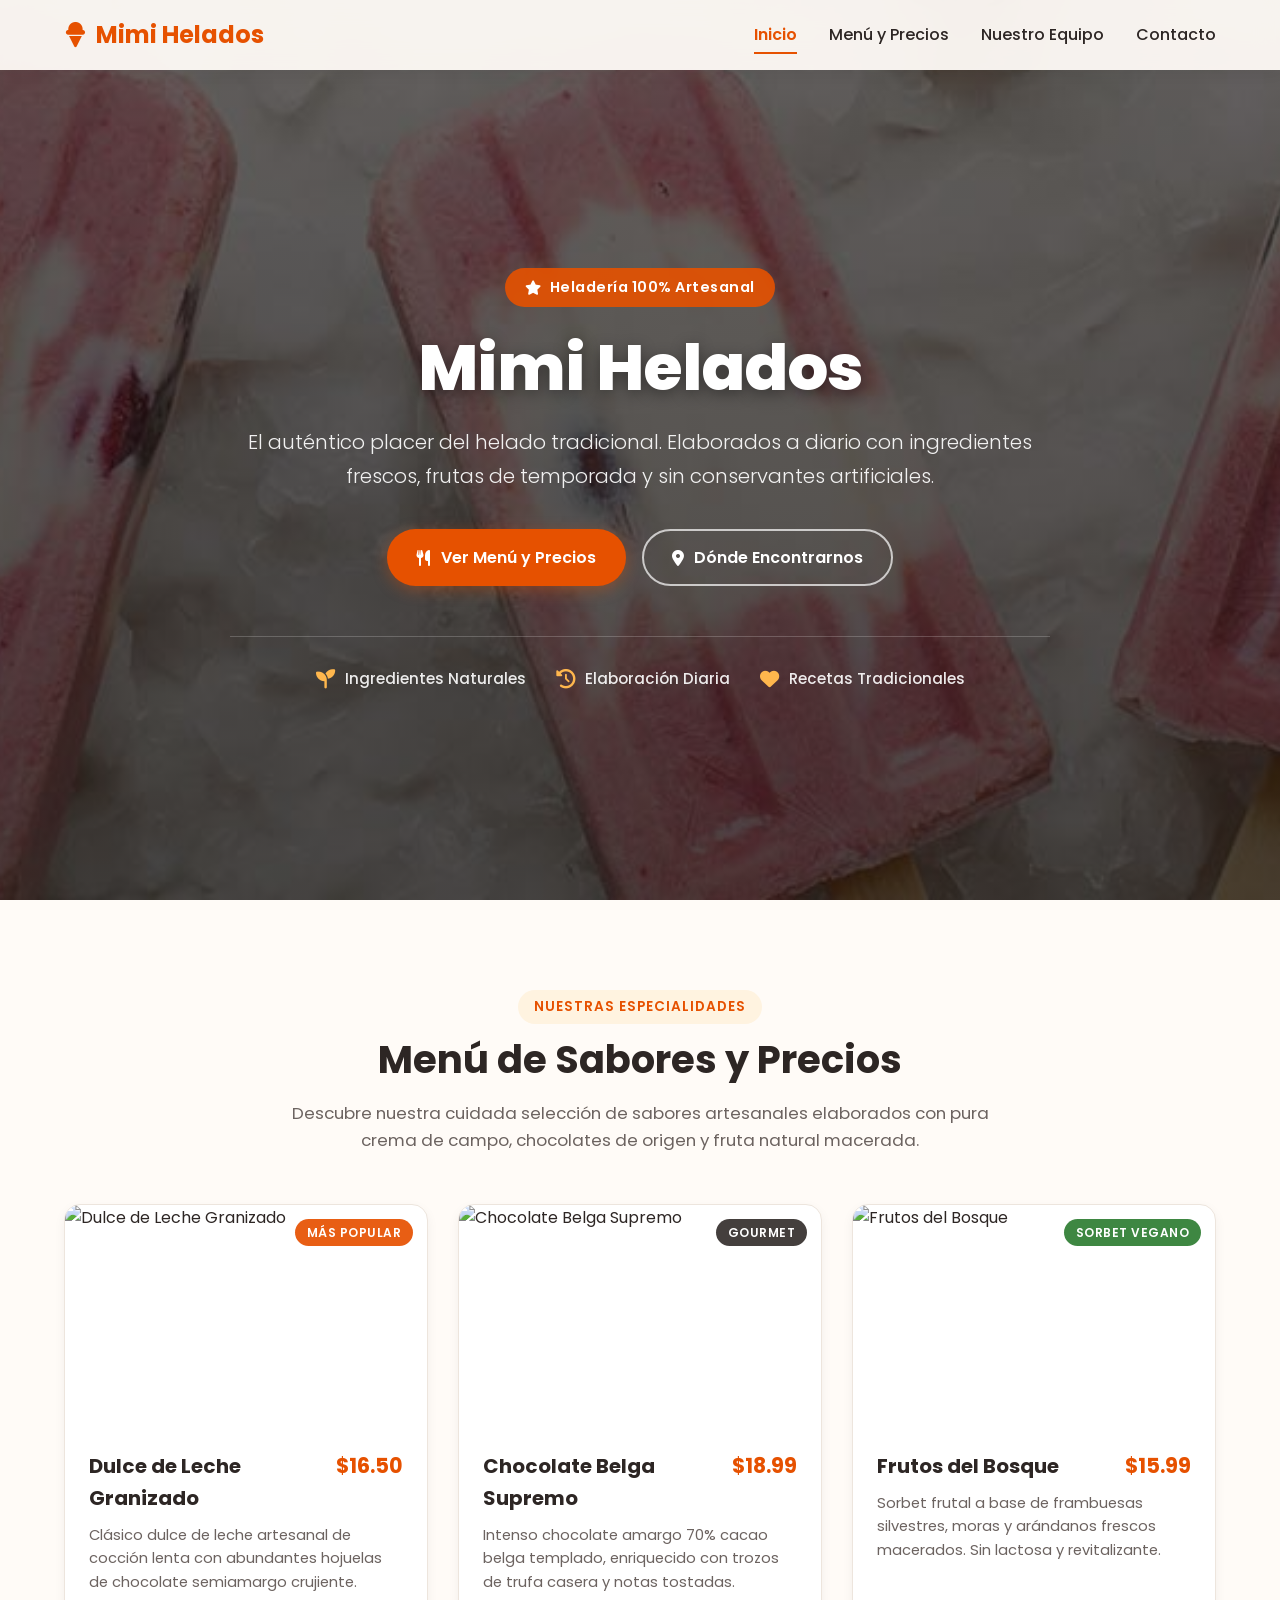
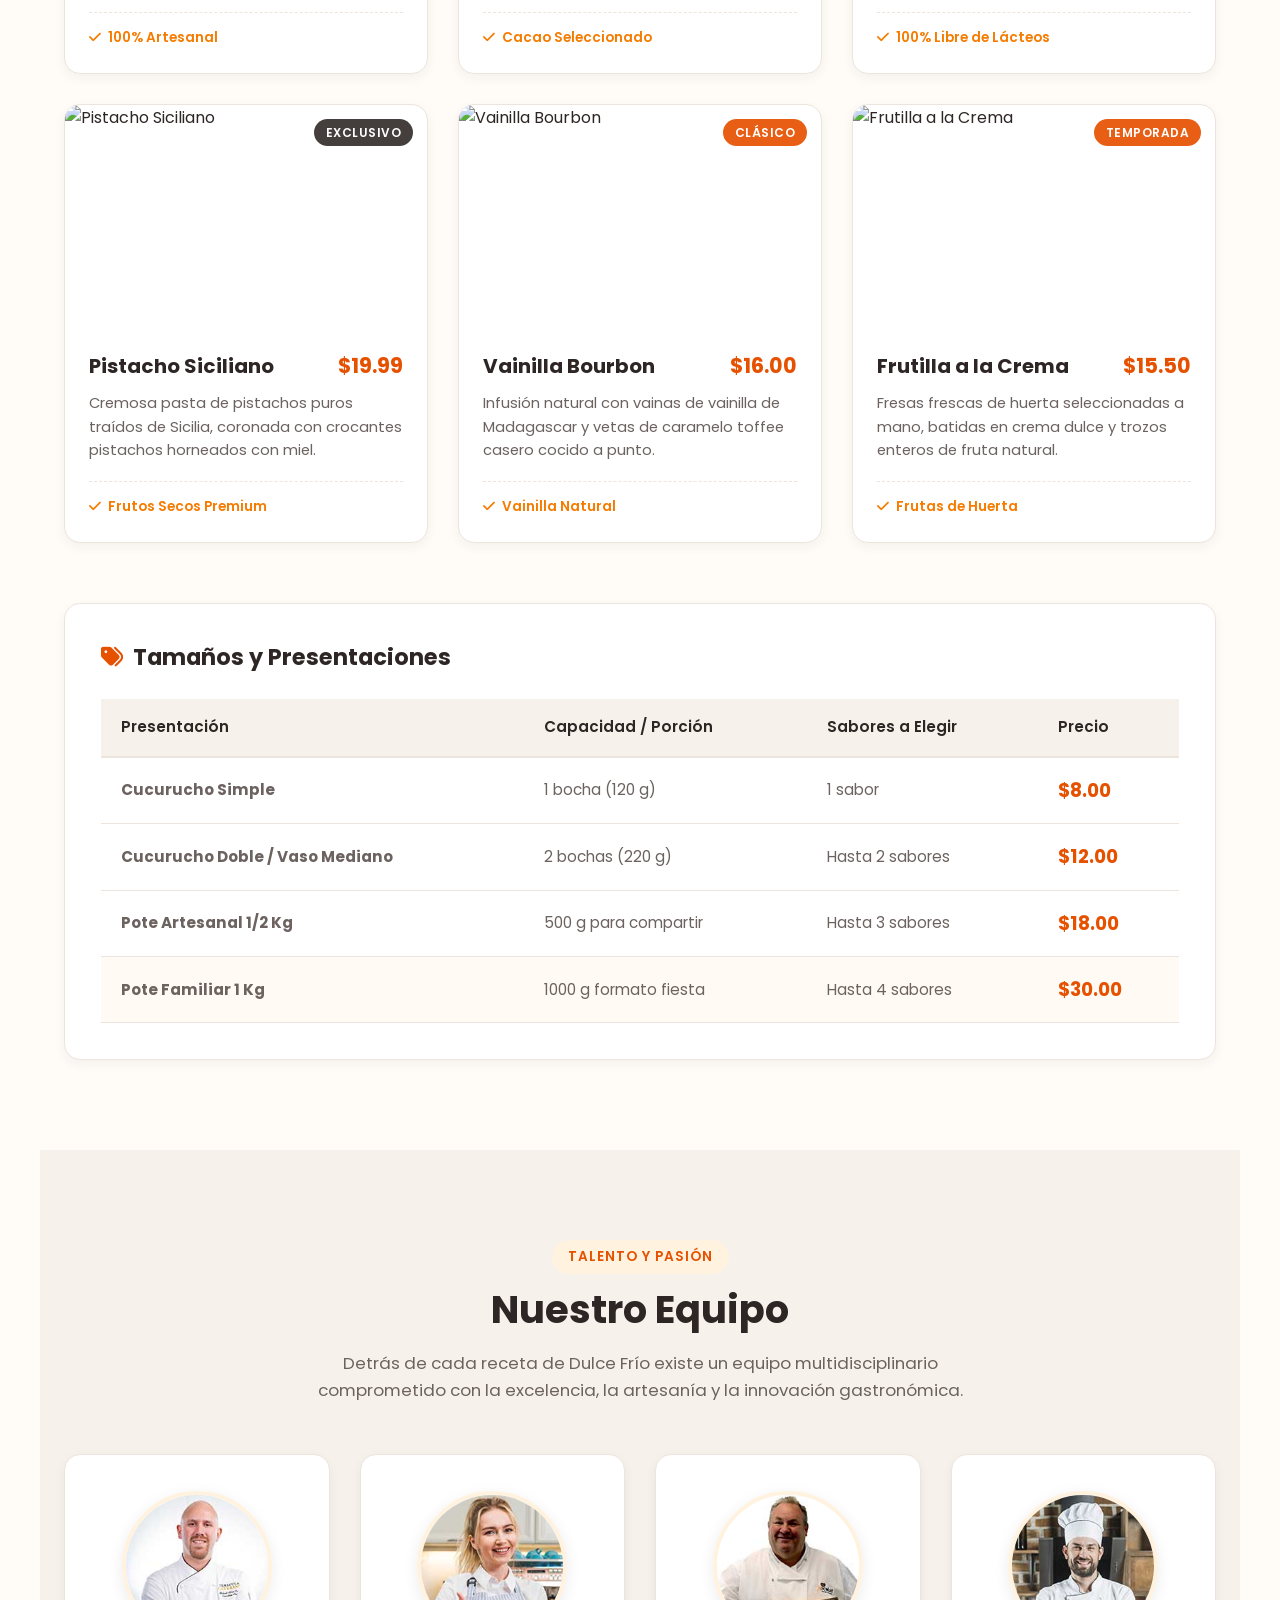
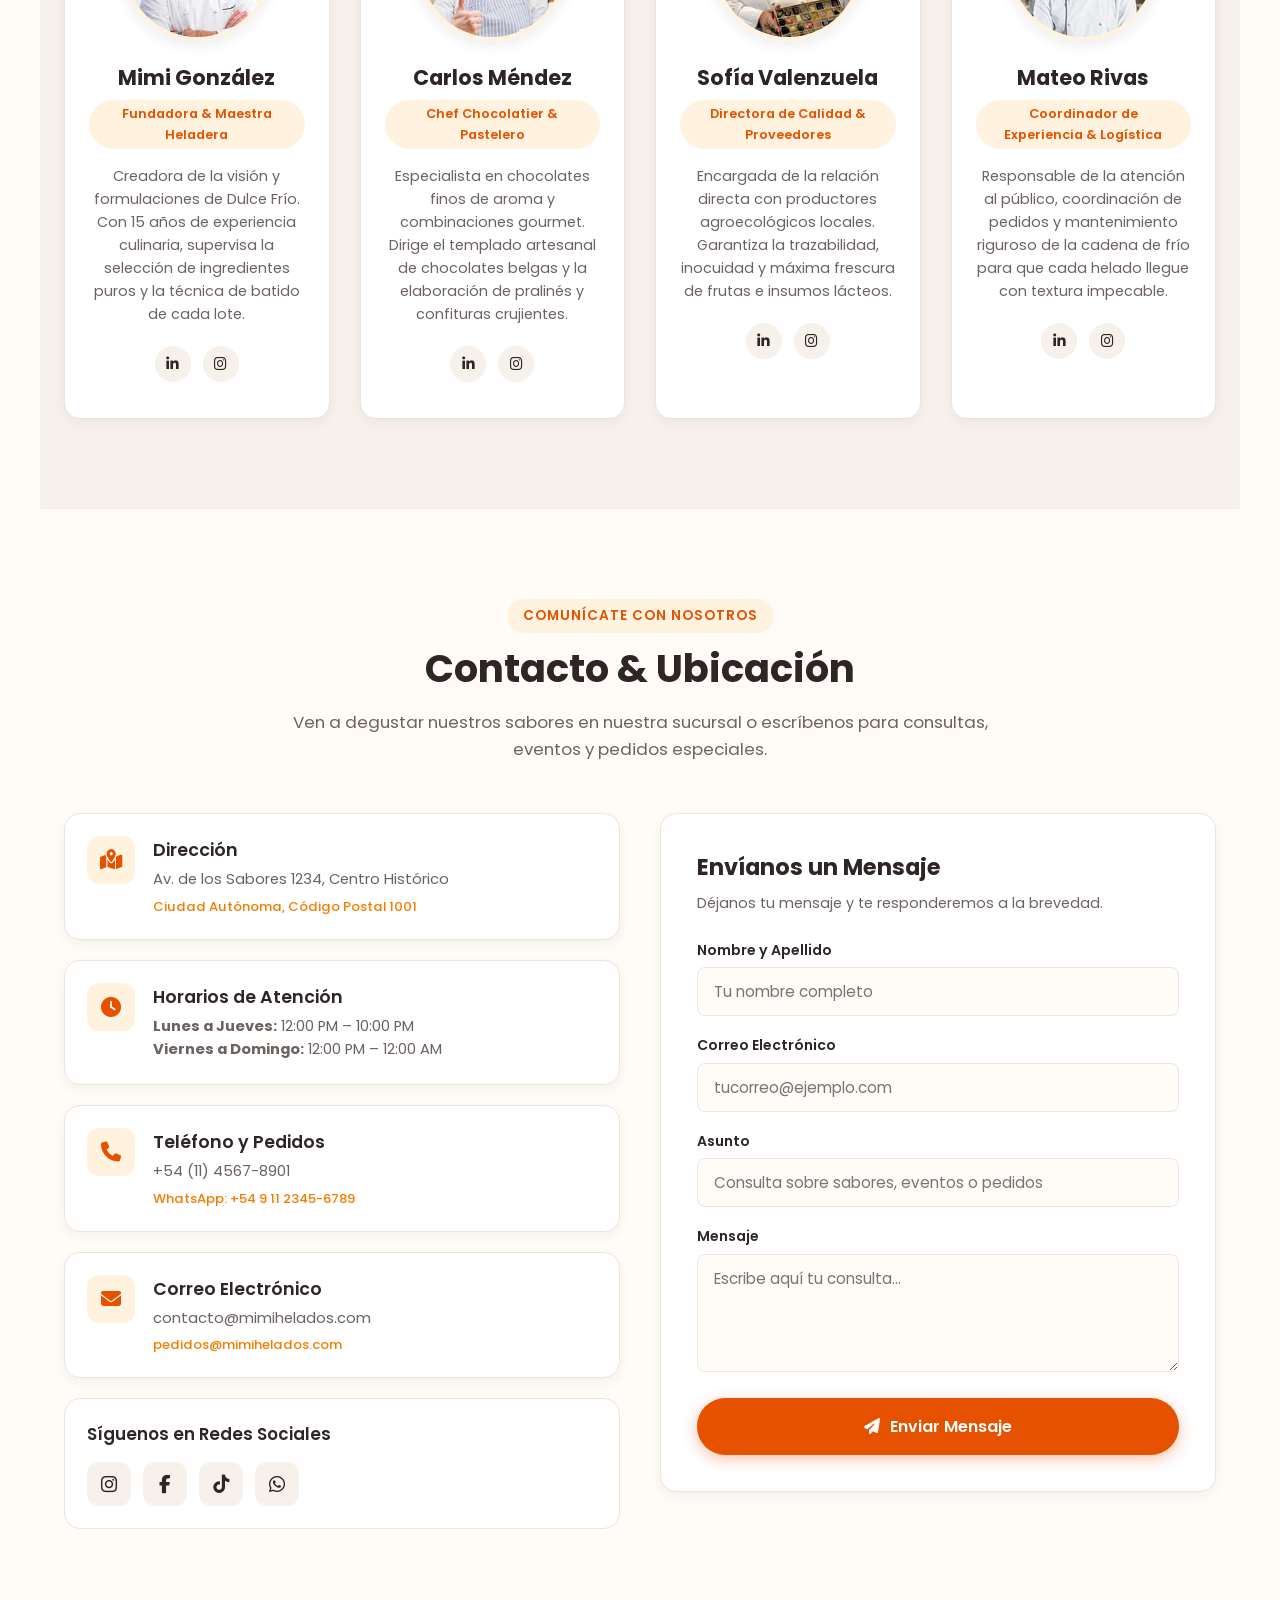
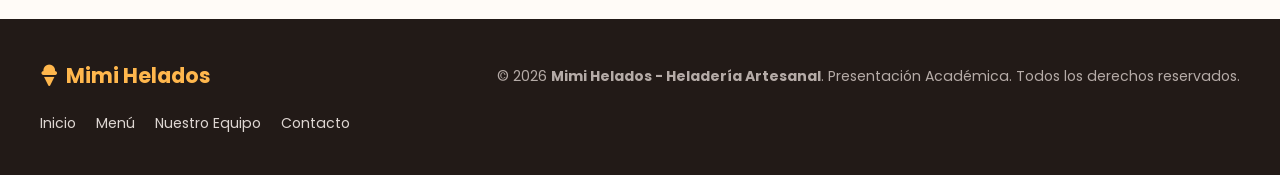
==== commit 8bd3fa06: "refactor: actualizar nombre de la heladeria a Mimi Helados" ====
--- a/index.html
+++ b/index.html
@@ -1,9 +1,10 @@
 <!DOCTYPE html>
 <html lang="es">
+
 <head>
   <meta charset="UTF-8">
   <meta name="viewport" content="width=device-width, initial-scale=1.0">
-  <title>Dulce Frío | Heladería Artesanal</title>
+  <title>Mimi Helados | Heladería Artesanal</title>
 
   <!-- Google Fonts: Poppins -->
   <link rel="preconnect" href="https://fonts.googleapis.com">
@@ -16,6 +17,7 @@
   <!-- Hoja de Estilos Principal -->
   <link rel="stylesheet" href="style.css">
 </head>
+
 <body>
 
   <!-- ========================================================
@@ -25,7 +27,7 @@
     <div class="nav-container">
       <a href="#inicio" class="logo">
         <i class="fa-solid fa-ice-cream"></i>
-        <span>Dulce Frío</span>
+        <span>Mimi Helados</span>
       </a>
 
       <!-- Botón Hamburguesa para Móviles -->
@@ -50,9 +52,10 @@
     <div class="hero-overlay"></div>
     <div class="hero-content">
       <span class="hero-badge"><i class="fa-solid fa-star"></i> Heladería 100% Artesanal</span>
-      <h1 class="hero-title">Dulce Frío</h1>
+      <h1 class="hero-title">Mimi Helados</h1>
       <p class="hero-subtitle">
-        El auténtico placer del helado tradicional. Elaborados a diario con ingredientes frescos, frutas de temporada y sin conservantes artificiales.
+        El auténtico placer del helado tradicional. Elaborados a diario con ingredientes frescos, frutas de temporada y
+        sin conservantes artificiales.
       </p>
       <div class="hero-actions">
         <a href="#menu" class="btn btn-primary">
@@ -89,7 +92,8 @@
       <span class="section-tag">Nuestras Especialidades</span>
       <h2 class="section-title">Menú de Sabores y Precios</h2>
       <p class="section-description">
-        Descubre nuestra cuidada selección de sabores artesanales elaborados con pura crema de campo, chocolates de origen y fruta natural macerada.
+        Descubre nuestra cuidada selección de sabores artesanales elaborados con pura crema de campo, chocolates de
+        origen y fruta natural macerada.
       </p>
     </div>
 
@@ -99,7 +103,8 @@
       <!-- Tarjeta 1: Dulce de Leche Granizado -->
       <article class="flavor-card">
         <div class="flavor-image-wrapper">
-          <img src="https://images.unsplash.com/photo-1570197788417-0e82375c9371?auto=format&fit=crop&w=600&q=80" alt="Dulce de Leche Granizado" class="flavor-image" loading="lazy">
+          <img src="https://images.unsplash.com/photo-1570197788417-0e82375c9371?auto=format&fit=crop&w=600&q=80"
+            alt="Dulce de Leche Granizado" class="flavor-image" loading="lazy">
           <span class="flavor-badge">Más Popular</span>
         </div>
         <div class="flavor-body">
@@ -119,7 +124,8 @@
       <!-- Tarjeta 2: Chocolate Belga Supremo -->
       <article class="flavor-card">
         <div class="flavor-image-wrapper">
-          <img src="https://images.unsplash.com/photo-1594305178909-03ab72b8205e?auto=format&fit=crop&w=600&q=80" alt="Chocolate Belga Supremo" class="flavor-image" loading="lazy">
+          <img src="https://images.unsplash.com/photo-1594305178909-03ab72b8205e?auto=format&fit=crop&w=600&q=80"
+            alt="Chocolate Belga Supremo" class="flavor-image" loading="lazy">
           <span class="flavor-badge badge-special">Gourmet</span>
         </div>
         <div class="flavor-body">
@@ -139,7 +145,8 @@
       <!-- Tarjeta 3: Frutos del Bosque -->
       <article class="flavor-card">
         <div class="flavor-image-wrapper">
-          <img src="https://images.unsplash.com/photo-1488900128323-21503983a07e?auto=format&fit=crop&w=600&q=80" alt="Frutos del Bosque" class="flavor-image" loading="lazy">
+          <img src="https://images.unsplash.com/photo-1488900128323-21503983a07e?auto=format&fit=crop&w=600&q=80"
+            alt="Frutos del Bosque" class="flavor-image" loading="lazy">
           <span class="flavor-badge badge-vegan">Sorbet Vegano</span>
         </div>
         <div class="flavor-body">
@@ -148,7 +155,8 @@
             <span class="flavor-price">$15.99</span>
           </div>
           <p class="flavor-desc">
-            Sorbet frutal a base de frambuesas silvestres, moras y arándanos frescos macerados. Sin lactosa y revitalizante.
+            Sorbet frutal a base de frambuesas silvestres, moras y arándanos frescos macerados. Sin lactosa y
+            revitalizante.
           </p>
           <div class="flavor-footer">
             <span class="flavor-category"><i class="fa-solid fa-check"></i> 100% Libre de Lácteos</span>
@@ -159,7 +167,8 @@
       <!-- Tarjeta 4: Pistacho Siciliano -->
       <article class="flavor-card">
         <div class="flavor-image-wrapper">
-          <img src="https://images.unsplash.com/photo-1501443762994-82bd5dace89a?auto=format&fit=crop&w=600&q=80" alt="Pistacho Siciliano" class="flavor-image" loading="lazy">
+          <img src="https://images.unsplash.com/photo-1501443762994-82bd5dace89a?auto=format&fit=crop&w=600&q=80"
+            alt="Pistacho Siciliano" class="flavor-image" loading="lazy">
           <span class="flavor-badge badge-special">Exclusivo</span>
         </div>
         <div class="flavor-body">
@@ -179,7 +188,8 @@
       <!-- Tarjeta 5: Vainilla Bourbon & Toffee -->
       <article class="flavor-card">
         <div class="flavor-image-wrapper">
-          <img src="https://images.unsplash.com/photo-1563805042-7684c019e1cb?auto=format&fit=crop&w=600&q=80" alt="Vainilla Bourbon" class="flavor-image" loading="lazy">
+          <img src="https://images.unsplash.com/photo-1563805042-7684c019e1cb?auto=format&fit=crop&w=600&q=80"
+            alt="Vainilla Bourbon" class="flavor-image" loading="lazy">
           <span class="flavor-badge">Clásico</span>
         </div>
         <div class="flavor-body">
@@ -199,7 +209,8 @@
       <!-- Tarjeta 6: Frutilla a la Crema -->
       <article class="flavor-card">
         <div class="flavor-image-wrapper">
-          <img src="https://images.unsplash.com/photo-1497034825429-c343d7c6a68f?auto=format&fit=crop&w=600&q=80" alt="Frutilla a la Crema" class="flavor-image" loading="lazy">
+          <img src="https://images.unsplash.com/photo-1497034825429-c343d7c6a68f?auto=format&fit=crop&w=600&q=80"
+            alt="Frutilla a la Crema" class="flavor-image" loading="lazy">
           <span class="flavor-badge">Temporada</span>
         </div>
         <div class="flavor-body">
@@ -270,7 +281,8 @@
       <span class="section-tag">Talento y Pasión</span>
       <h2 class="section-title">Nuestro Equipo</h2>
       <p class="section-description">
-        Detrás de cada receta de Dulce Frío existe un equipo multidisciplinario comprometido con la excelencia, la artesanía y la innovación gastronómica.
+        Detrás de cada receta de Dulce Frío existe un equipo multidisciplinario comprometido con la excelencia, la
+        artesanía y la innovación gastronómica.
       </p>
     </div>
 
@@ -285,7 +297,8 @@
           <h3 class="team-name">Mimi González</h3>
           <span class="team-badge">Fundadora & Maestra Heladera</span>
           <p class="team-description">
-            Creadora de la visión y formulaciones de Dulce Frío. Con 15 años de experiencia culinaria, supervisa la selección de ingredientes puros y la técnica de batido de cada lote.
+            Creadora de la visión y formulaciones de Dulce Frío. Con 15 años de experiencia culinaria, supervisa la
+            selección de ingredientes puros y la técnica de batido de cada lote.
           </p>
           <div class="team-social-links">
             <a href="#" aria-label="LinkedIn de Mimi González"><i class="fa-brands fa-linkedin-in"></i></a>
@@ -303,7 +316,8 @@
           <h3 class="team-name">Carlos Méndez</h3>
           <span class="team-badge">Chef Chocolatier & Pastelero</span>
           <p class="team-description">
-            Especialista en chocolates finos de aroma y combinaciones gourmet. Dirige el templado artesanal de chocolates belgas y la elaboración de pralinés y confituras crujientes.
+            Especialista en chocolates finos de aroma y combinaciones gourmet. Dirige el templado artesanal de
+            chocolates belgas y la elaboración de pralinés y confituras crujientes.
           </p>
           <div class="team-social-links">
             <a href="#" aria-label="LinkedIn de Carlos Méndez"><i class="fa-brands fa-linkedin-in"></i></a>
@@ -321,7 +335,8 @@
           <h3 class="team-name">Sofía Valenzuela</h3>
           <span class="team-badge">Directora de Calidad & Proveedores</span>
           <p class="team-description">
-            Encargada de la relación directa con productores agroecológicos locales. Garantiza la trazabilidad, inocuidad y máxima frescura de frutas e insumos lácteos.
+            Encargada de la relación directa con productores agroecológicos locales. Garantiza la trazabilidad,
+            inocuidad y máxima frescura de frutas e insumos lácteos.
           </p>
           <div class="team-social-links">
             <a href="#" aria-label="LinkedIn de Sofía Valenzuela"><i class="fa-brands fa-linkedin-in"></i></a>
@@ -339,7 +354,8 @@
           <h3 class="team-name">Mateo Rivas</h3>
           <span class="team-badge">Coordinador de Experiencia & Logística</span>
           <p class="team-description">
-            Responsable de la atención al público, coordinación de pedidos y mantenimiento riguroso de la cadena de frío para que cada helado llegue con textura impecable.
+            Responsable de la atención al público, coordinación de pedidos y mantenimiento riguroso de la cadena de frío
+            para que cada helado llegue con textura impecable.
           </p>
           <div class="team-social-links">
             <a href="#" aria-label="LinkedIn de Mateo Rivas"><i class="fa-brands fa-linkedin-in"></i></a>
@@ -407,8 +423,8 @@
           </div>
           <div>
             <h4>Correo Electrónico</h4>
-            <p>contacto@dulcefrio.com</p>
-            <span class="info-sub">pedidos@dulcefrio.com</span>
+            <p>contacto@mimihelados.com</p>
+            <span class="info-sub">pedidos@mimihelados.com</span>
           </div>
         </div>
 
@@ -443,12 +459,14 @@
 
           <div class="form-group">
             <label for="subject">Asunto</label>
-            <input type="text" id="subject" name="subject" placeholder="Consulta sobre sabores, eventos o pedidos" required>
+            <input type="text" id="subject" name="subject" placeholder="Consulta sobre sabores, eventos o pedidos"
+              required>
           </div>
 
           <div class="form-group">
             <label for="message">Mensaje</label>
-            <textarea id="message" name="message" rows="4" placeholder="Escribe aquí tu consulta..." required></textarea>
+            <textarea id="message" name="message" rows="4" placeholder="Escribe aquí tu consulta..."
+              required></textarea>
           </div>
 
           <button type="submit" class="btn btn-primary btn-block">
@@ -467,10 +485,11 @@
   <footer class="main-footer">
     <div class="footer-bottom">
       <div class="footer-logo">
-        <i class="fa-solid fa-ice-cream"></i> Dulce Frío
+        <i class="fa-solid fa-ice-cream"></i> Mimi Helados
       </div>
       <p class="footer-copy">
-        &copy; 2026 <strong>Dulce Frío - Heladería Artesanal</strong>. Presentación Académica. Todos los derechos reservados.
+        &copy; 2026 <strong>Mimi Helados - Heladería Artesanal</strong>. Presentación Académica. Todos los derechos
+        reservados.
       </p>
       <div class="footer-nav">
         <a href="#inicio">Inicio</a>
@@ -484,4 +503,5 @@
   <!-- Script Principal -->
   <script src="script.js"></script>
 </body>
-</html>
+
+</html>
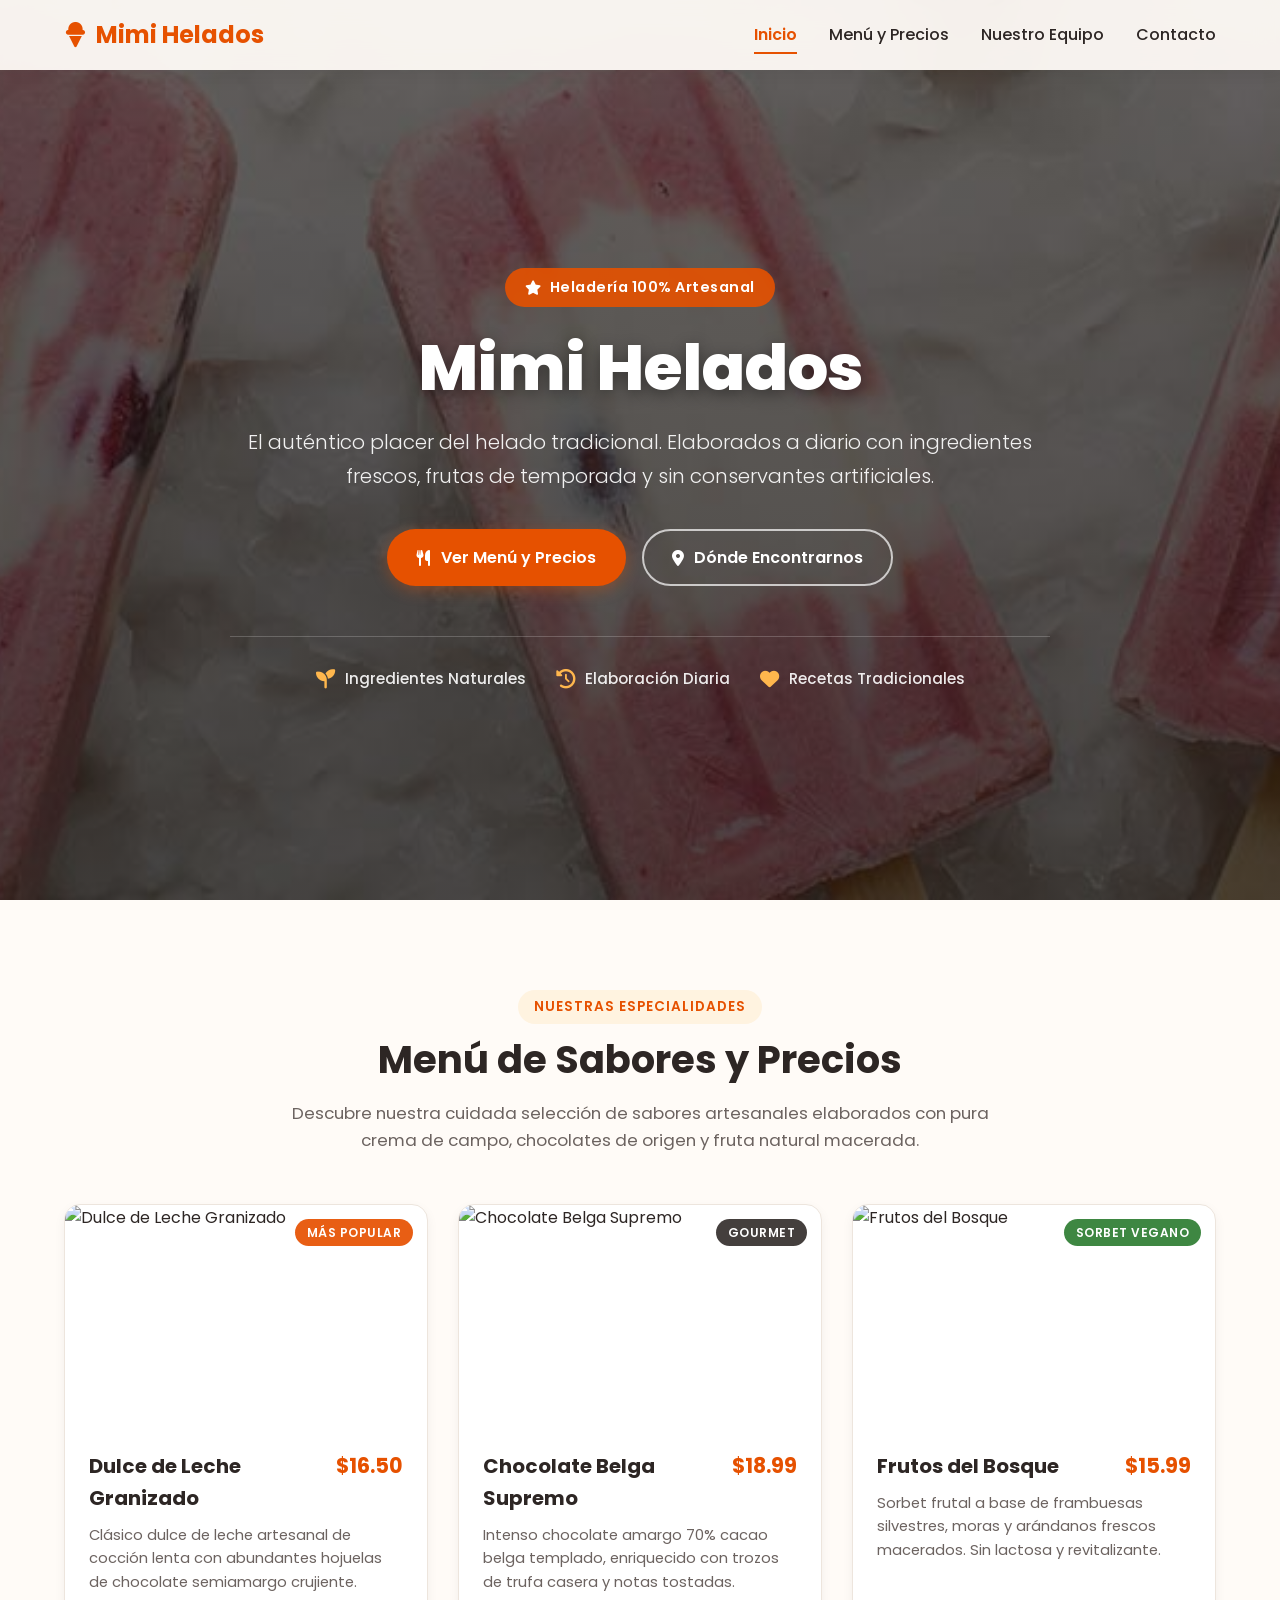
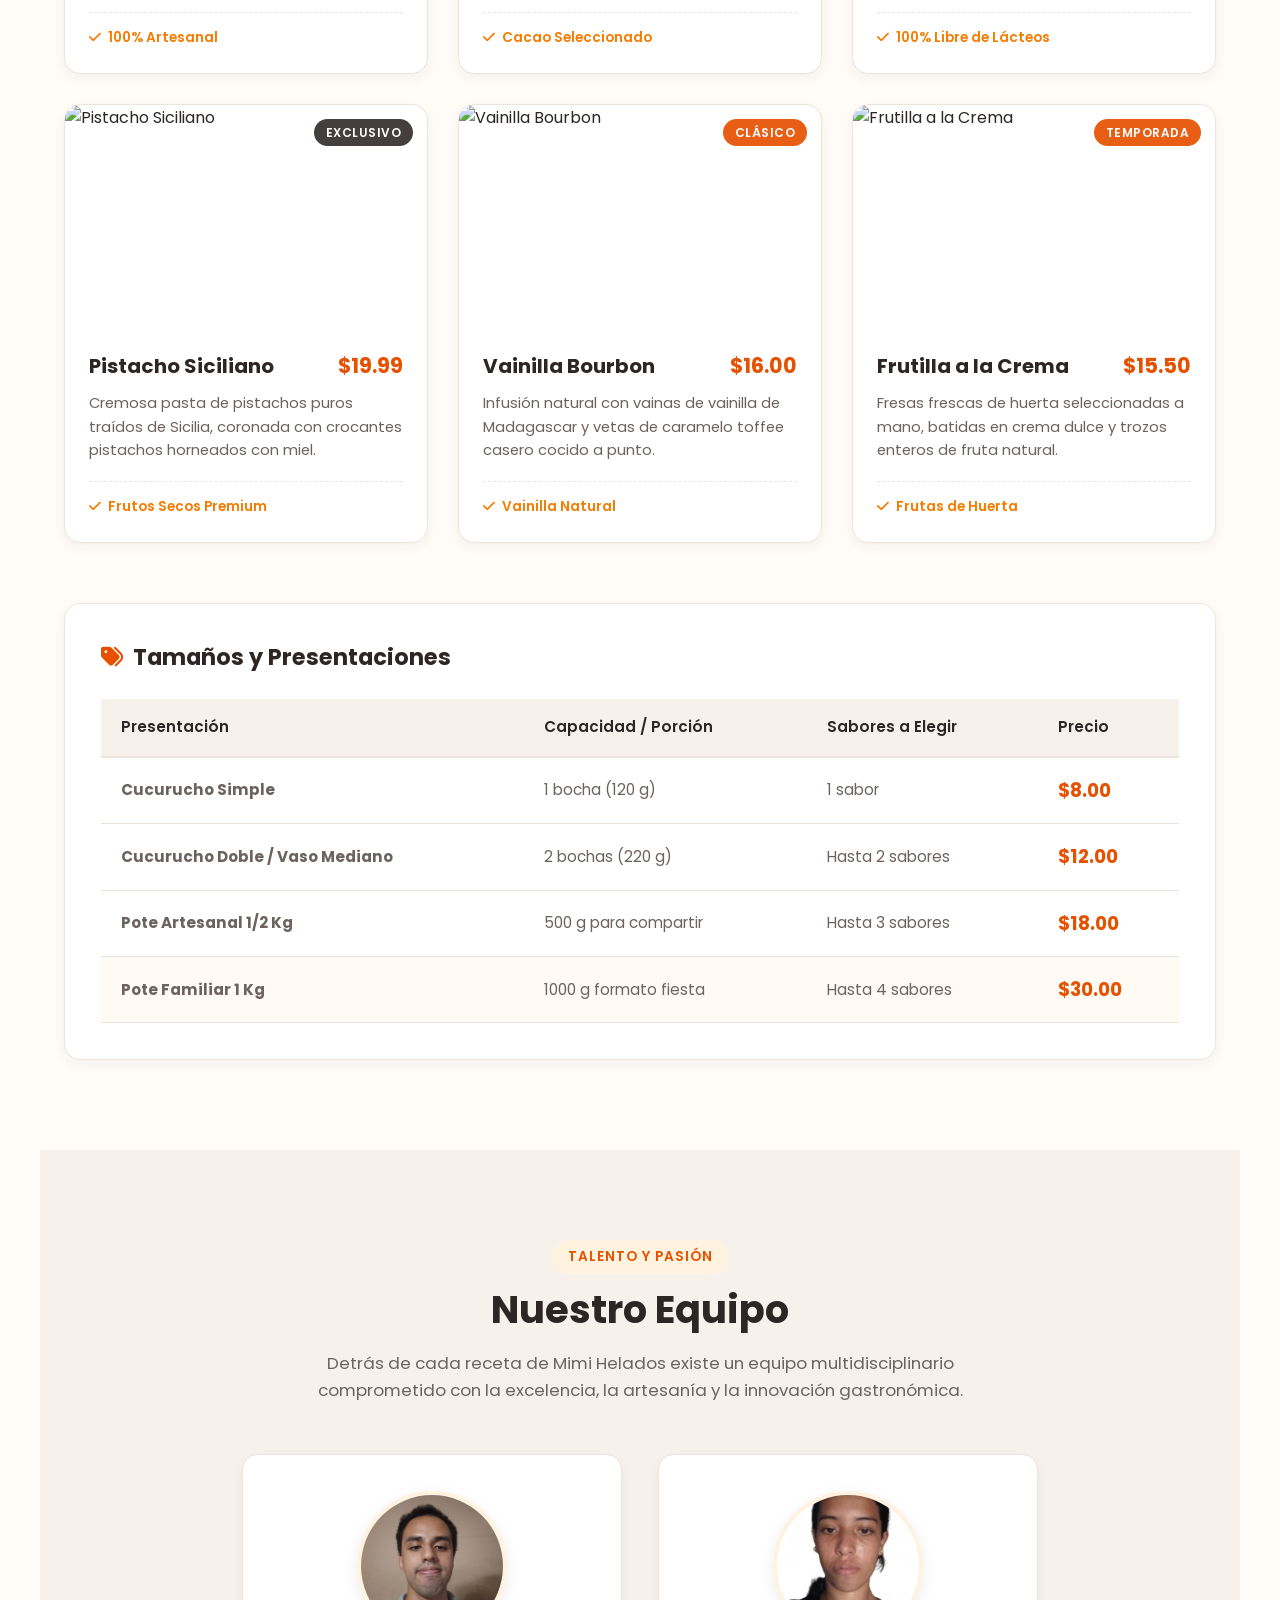
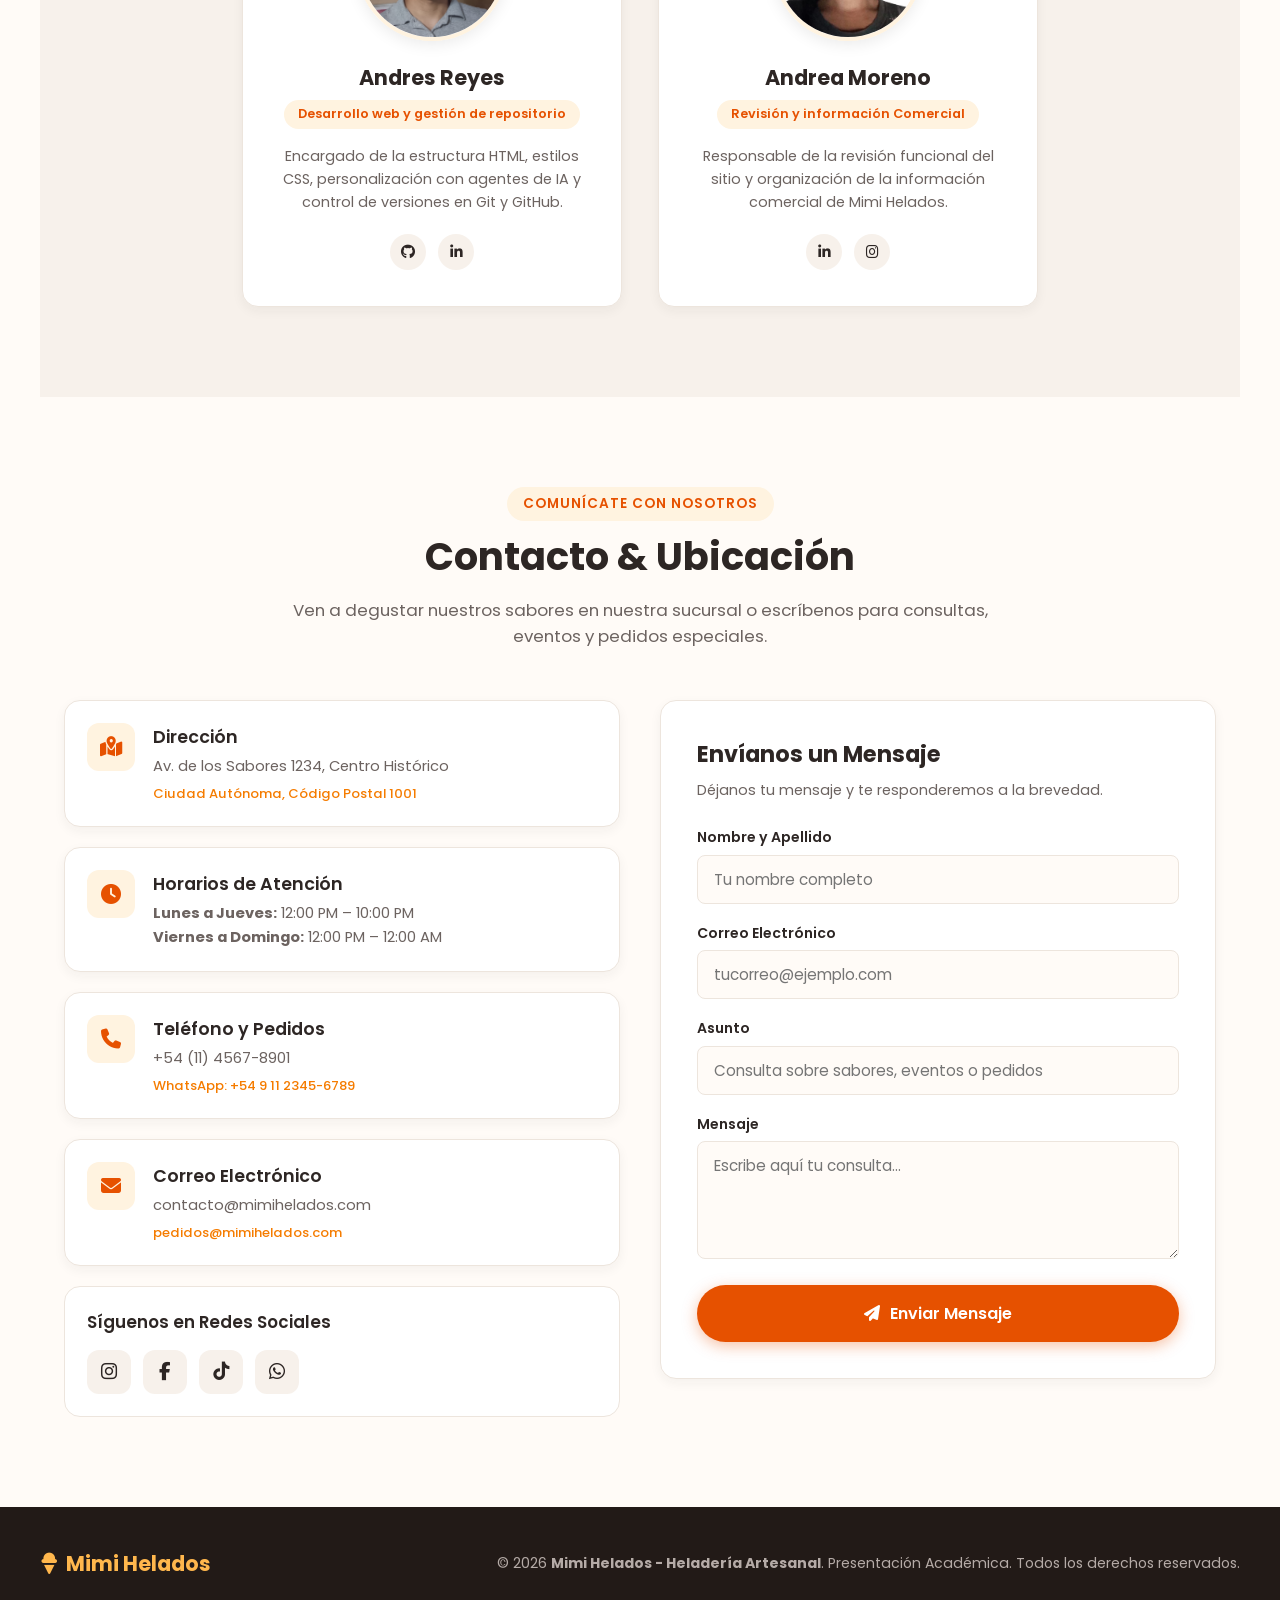
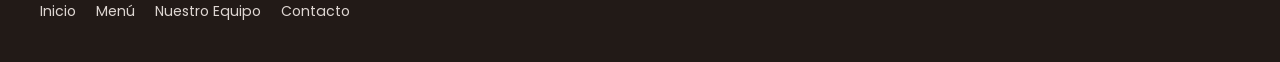
==== commit e90ed200: "feat: actualizar seccion de equipo agregando roles y fotos reales" ====
--- a/index.html
+++ b/index.html
@@ -281,85 +281,46 @@
       <span class="section-tag">Talento y Pasión</span>
       <h2 class="section-title">Nuestro Equipo</h2>
       <p class="section-description">
-        Detrás de cada receta de Dulce Frío existe un equipo multidisciplinario comprometido con la excelencia, la
+        Detrás de cada receta de Mimi Helados existe un equipo multidisciplinario comprometido con la excelencia, la
         artesanía y la innovación gastronómica.
       </p>
     </div>
 
     <div class="team-grid">
 
-      <!-- Integrante 1 -->
+      <!-- Integrante 1: Andres Reyes -->
       <article class="team-card">
         <div class="team-photo-container">
-          <img src="team-1.jpg" alt="Mimi González" class="team-photo" loading="lazy">
+          <img src="images/miembro1.jpg" alt="Andres Reyes" class="team-photo" loading="lazy">
         </div>
         <div class="team-details">
-          <h3 class="team-name">Mimi González</h3>
-          <span class="team-badge">Fundadora & Maestra Heladera</span>
+          <h3 class="team-name">Andres Reyes</h3>
+          <span class="team-badge">Desarrollo web y gestión de repositorio</span>
           <p class="team-description">
-            Creadora de la visión y formulaciones de Dulce Frío. Con 15 años de experiencia culinaria, supervisa la
-            selección de ingredientes puros y la técnica de batido de cada lote.
+            Encargado de la estructura HTML, estilos CSS, personalización con agentes de IA y control de versiones en
+            Git y GitHub.
           </p>
           <div class="team-social-links">
-            <a href="#" aria-label="LinkedIn de Mimi González"><i class="fa-brands fa-linkedin-in"></i></a>
-            <a href="#" aria-label="Instagram de Mimi González"><i class="fa-brands fa-instagram"></i></a>
-          </div>
-        </div>
-      </article>
-
-      <!-- Integrante 2 -->
+            <a href="#" aria-label="GitHub de Andres Reyes"><i class="fa-brands fa-github"></i></a>
+            <a href="#" aria-label="LinkedIn de Andres Reyes"><i class="fa-brands fa-linkedin-in"></i></a>
+          </div>
+        </div>
+      </article>
+
+      <!-- Integrante 2: Andrea Moreno -->
       <article class="team-card">
         <div class="team-photo-container">
-          <img src="team-2.jpg" alt="Carlos Méndez" class="team-photo" loading="lazy">
+          <img src="images/miembro2.jpg" alt="Andrea Moreno" class="team-photo" loading="lazy">
         </div>
         <div class="team-details">
-          <h3 class="team-name">Carlos Méndez</h3>
-          <span class="team-badge">Chef Chocolatier & Pastelero</span>
+          <h3 class="team-name">Andrea Moreno</h3>
+          <span class="team-badge">Revisión y información Comercial</span>
           <p class="team-description">
-            Especialista en chocolates finos de aroma y combinaciones gourmet. Dirige el templado artesanal de
-            chocolates belgas y la elaboración de pralinés y confituras crujientes.
+            Responsable de la revisión funcional del sitio y organización de la información comercial de Mimi Helados.
           </p>
           <div class="team-social-links">
-            <a href="#" aria-label="LinkedIn de Carlos Méndez"><i class="fa-brands fa-linkedin-in"></i></a>
-            <a href="#" aria-label="Instagram de Carlos Méndez"><i class="fa-brands fa-instagram"></i></a>
-          </div>
-        </div>
-      </article>
-
-      <!-- Integrante 3 -->
-      <article class="team-card">
-        <div class="team-photo-container">
-          <img src="team-3.jpg" alt="Sofía Valenzuela" class="team-photo" loading="lazy">
-        </div>
-        <div class="team-details">
-          <h3 class="team-name">Sofía Valenzuela</h3>
-          <span class="team-badge">Directora de Calidad & Proveedores</span>
-          <p class="team-description">
-            Encargada de la relación directa con productores agroecológicos locales. Garantiza la trazabilidad,
-            inocuidad y máxima frescura de frutas e insumos lácteos.
-          </p>
-          <div class="team-social-links">
-            <a href="#" aria-label="LinkedIn de Sofía Valenzuela"><i class="fa-brands fa-linkedin-in"></i></a>
-            <a href="#" aria-label="Instagram de Sofía Valenzuela"><i class="fa-brands fa-instagram"></i></a>
-          </div>
-        </div>
-      </article>
-
-      <!-- Integrante 4 -->
-      <article class="team-card">
-        <div class="team-photo-container">
-          <img src="team-4.jpg" alt="Mateo Rivas" class="team-photo" loading="lazy">
-        </div>
-        <div class="team-details">
-          <h3 class="team-name">Mateo Rivas</h3>
-          <span class="team-badge">Coordinador de Experiencia & Logística</span>
-          <p class="team-description">
-            Responsable de la atención al público, coordinación de pedidos y mantenimiento riguroso de la cadena de frío
-            para que cada helado llegue con textura impecable.
-          </p>
-          <div class="team-social-links">
-            <a href="#" aria-label="LinkedIn de Mateo Rivas"><i class="fa-brands fa-linkedin-in"></i></a>
-            <a href="#" aria-label="Instagram de Mateo Rivas"><i class="fa-brands fa-instagram"></i></a>
+            <a href="#" aria-label="LinkedIn de Andrea Moreno"><i class="fa-brands fa-linkedin-in"></i></a>
+            <a href="#" aria-label="Instagram de Andrea Moreno"><i class="fa-brands fa-instagram"></i></a>
           </div>
         </div>
       </article>
--- a/style.css
+++ b/style.css
@@ -505,14 +505,17 @@
    ======================================================== */
 .team-grid {
   display: grid;
-  grid-template-columns: repeat(auto-fit, minmax(260px, 1fr));
-  gap: 30px;
+  grid-template-columns: repeat(auto-fit, minmax(280px, 380px));
+  justify-content: center;
+  gap: 36px;
+  max-width: 860px;
+  margin: 0 auto;
 }
 
 .team-card {
   background: var(--card-bg);
   border-radius: var(--radius-md);
-  padding: 36px 24px;
+  padding: 36px 28px;
   text-align: center;
   box-shadow: var(--shadow-sm);
   border: 1px solid var(--border-color);
@@ -520,6 +523,7 @@
   display: flex;
   flex-direction: column;
   align-items: center;
+  width: 100%;
 }
 
 .team-card:hover {
